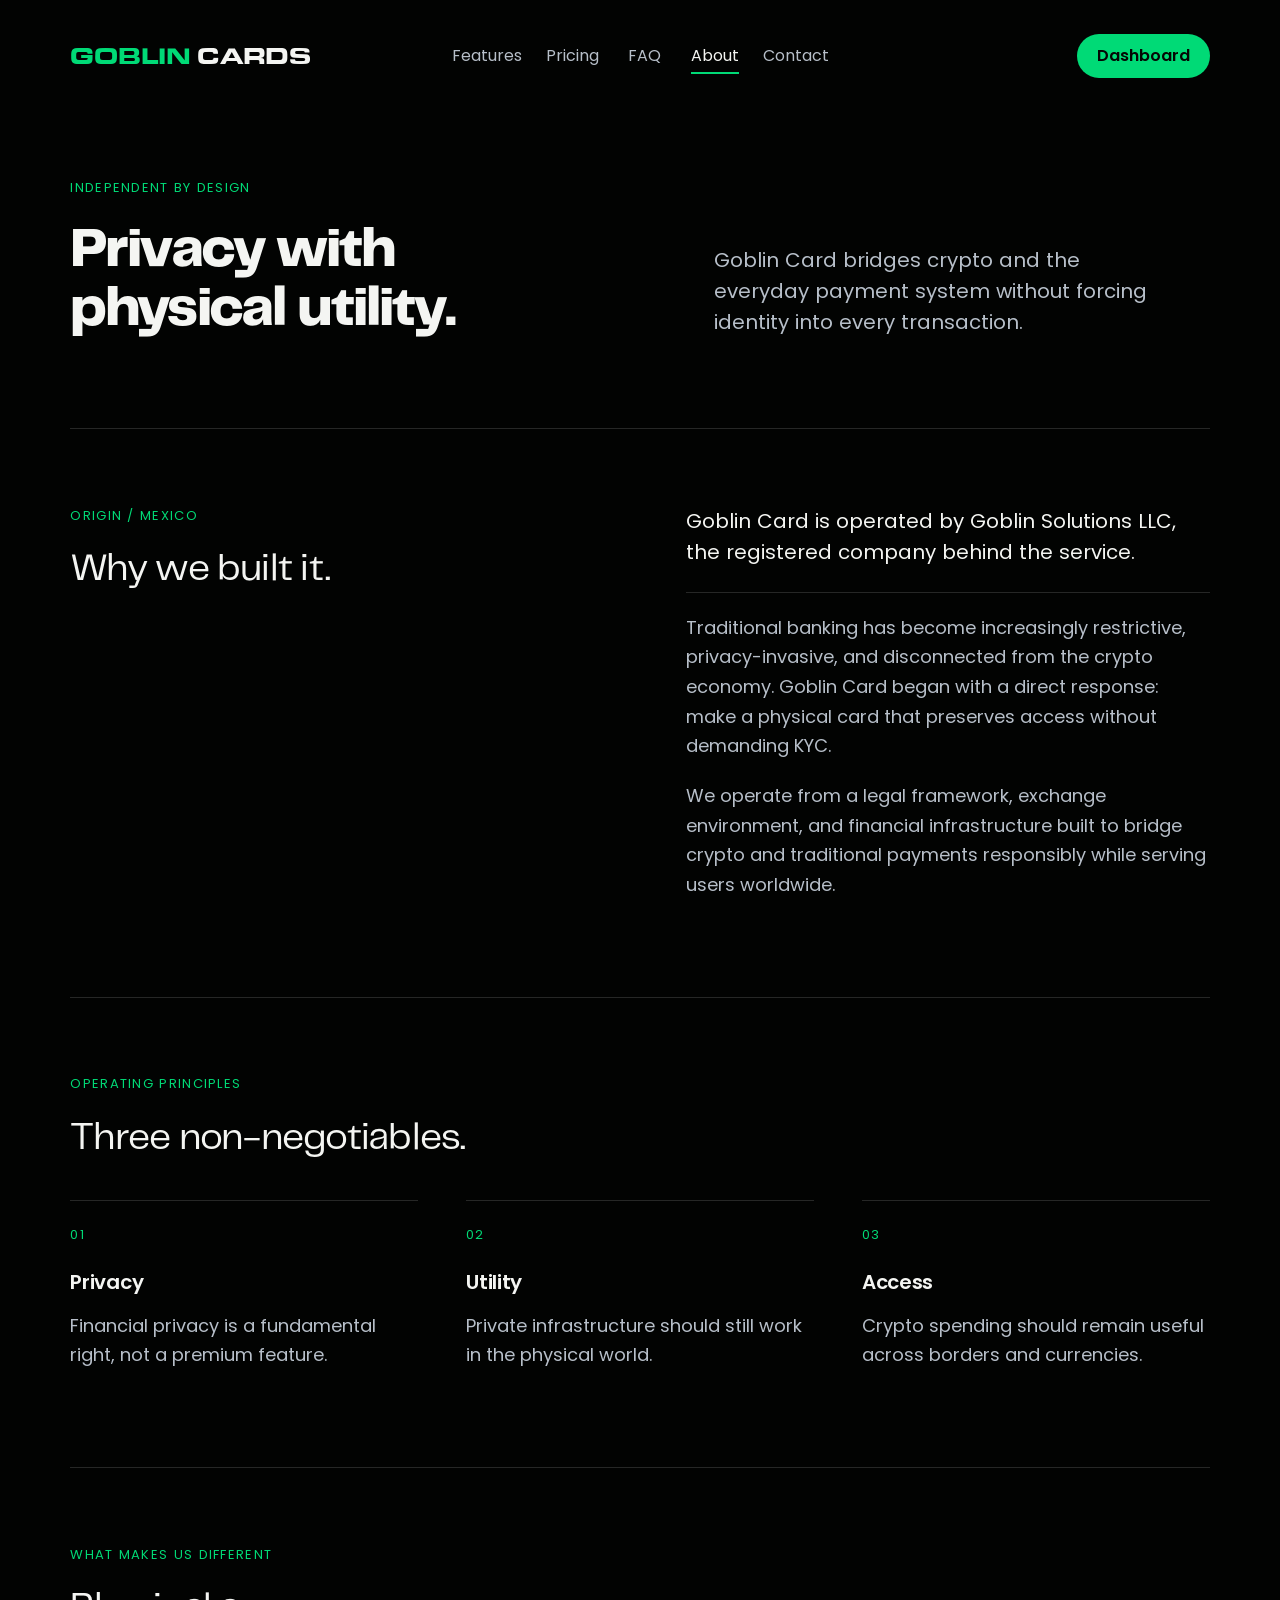
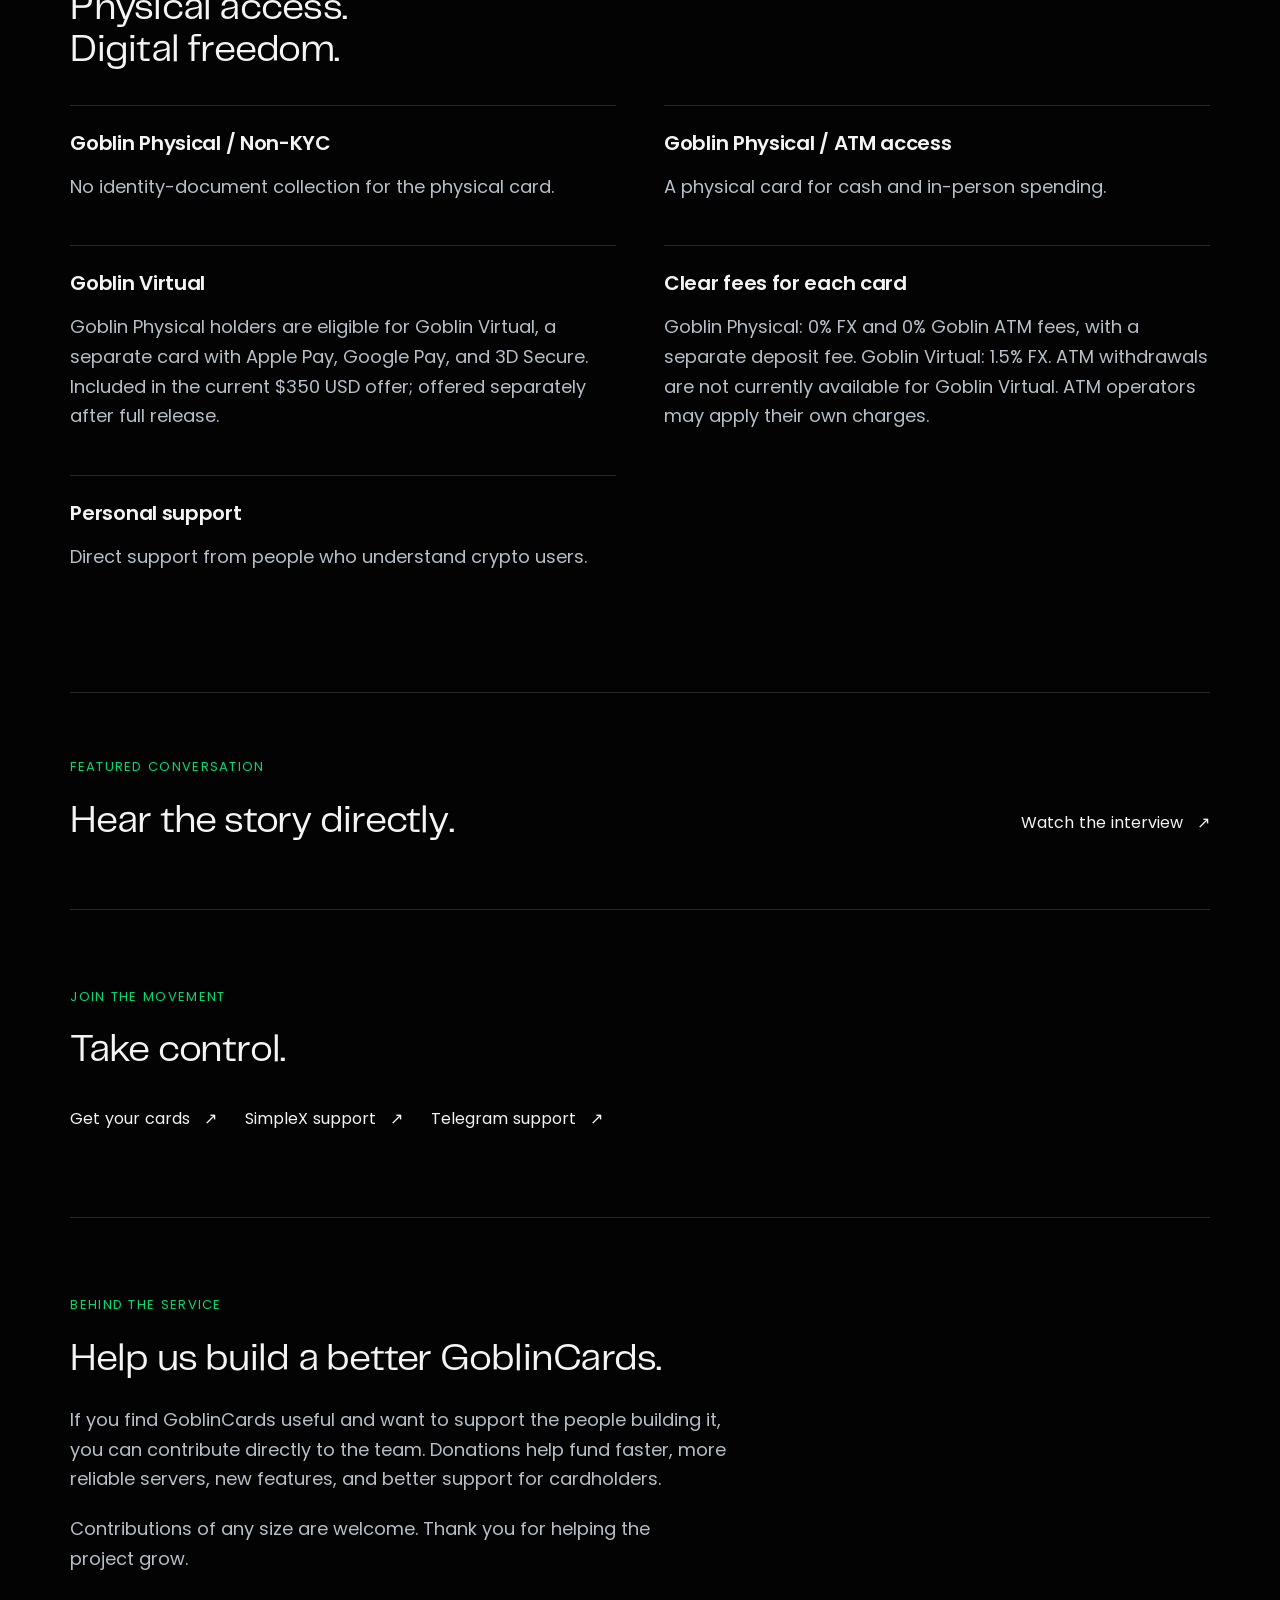
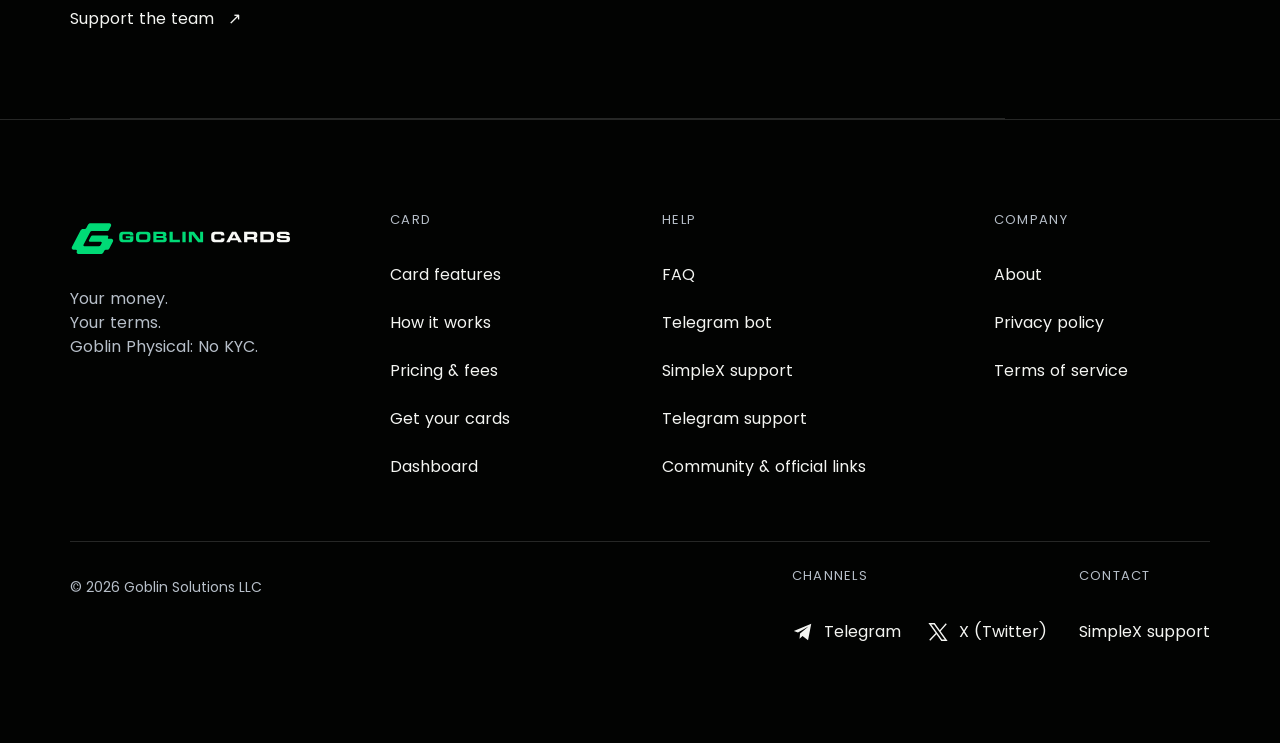
==== about/index.html @ 5e5e5f01 "Publish brand restyle V1 from 5df68ac" ====
<!doctype html><html lang="en"><head><meta charset="utf-8"><meta name="viewport" content="width=device-width,initial-scale=1"><meta name="robots" content="noindex,nofollow"><title>About — Goblin Cards</title><meta name="description" content="Goblin Card bridges crypto and the everyday payment system without forcing identity into every transaction."><link rel="icon" href="data:,"><link rel="stylesheet" href="../sections.css"><link rel="stylesheet" href="../premium.css"><link rel="stylesheet" href="../site-pages.css"><link rel="stylesheet" href="../site-header.css"><link rel="stylesheet" href="../brand.css"><link rel="preload" href="../fonts/brand/Telegraf-800.woff2" as="font" type="font/woff2" crossorigin><link rel="preload" href="../fonts/brand/Poppins-400.woff2" as="font" type="font/woff2" crossorigin><script defer src="../site-nav.js"></script></head><body class="info-page" data-page="about"><a class="page-skip" href="#page-content">Skip to content</a><header class="site-header site-chrome"><a class="brand" href="../" aria-label="Goblin Cards home"><span>GOBLIN</span> CARDS</a><nav id="site-menu" class="site-nav" aria-label="Main navigation"><a href="../features/">Features</a><a href="../pricing/">Pricing</a><a href="../faq/">FAQ</a><a href="../about/" aria-current="page">About</a><a href="../contact/">Contact</a></nav><a class="outline header-dashboard" href="https://app.goblincards.com/profile">Dashboard</a><button id="menu-toggle" type="button" aria-expanded="false" aria-controls="site-menu" aria-label="Open navigation"><span class="menu-glyph" aria-hidden="true"></span><span class="nav-sr">Menu</span></button></header><main id="page-content" class="page-content page-about"><section class="page-lead lead-about"><div><p class="page-eyebrow">Independent by design</p><h1>Privacy with<br>physical utility.</h1></div><p class="page-intro">Goblin Card bridges crypto and the everyday payment system without forcing identity into every transaction.</p></section><section class="page-section editorial-split origin-story"><div><p class="page-eyebrow">Origin / Mexico</p><h2>Why we built it.</h2></div><div><p class="company-fact">Goblin Card is operated by Goblin Solutions LLC, the registered company behind the service.</p><p>Traditional banking has become increasingly restrictive, privacy-invasive, and disconnected from the crypto economy. Goblin Card began with a direct response: make a physical card that preserves access without demanding KYC.</p><p>We operate from a legal framework, exchange environment, and financial infrastructure built to bridge crypto and traditional payments responsibly while serving users worldwide.</p></div></section><section class="page-section"><p class="page-eyebrow">Operating principles</p><h2>Three non-negotiables.</h2><div class="principle-grid"><article><p class="page-eyebrow">01</p><h3>Privacy</h3><p>Financial privacy is a fundamental right, not a premium feature.</p></article><article><p class="page-eyebrow">02</p><h3>Utility</h3><p>Private infrastructure should still work in the physical world.</p></article><article><p class="page-eyebrow">03</p><h3>Access</h3><p>Crypto spending should remain useful across borders and currencies.</p></article></div></section><section class="page-section about-differences"><p class="page-eyebrow">What makes us different</p><h2>Physical access.<br>Digital freedom.</h2><ol class="difference-list"><li><h3>Goblin Physical / Non-KYC</h3><p>No identity-document collection for the physical card.</p></li><li><h3>Goblin Physical / ATM access</h3><p>A physical card for cash and in-person spending.</p></li><li><h3>Goblin Virtual</h3><p>Goblin Physical holders are eligible for Goblin Virtual, a separate card with Apple Pay, Google Pay, and 3D Secure. Included in the current $350 USD offer; offered separately after full release.</p></li><li><h3>Clear fees for each card</h3><p>Goblin Physical: 0% FX and 0% Goblin ATM fees, with a separate deposit fee. Goblin Virtual: 1.5% FX. ATM withdrawals are not currently available for Goblin Virtual. ATM operators may apply their own charges.</p></li><li><h3>Personal support</h3><p>Direct support from people who understand crypto users.</p></li></ol></section><section class="page-section interview-note"><p class="page-eyebrow">Featured conversation</p><h2>Hear the story directly.</h2><div class="page-actions"><a class="page-link" href="https://www.youtube.com/watch?v=OuHrvon2bnM">Watch the interview<span aria-hidden="true">↗</span></a></div></section><section class="page-section page-closing"><p class="page-eyebrow">Join the movement</p><h2>Take control.</h2><div class="page-actions"><a class="page-link" href="https://app.goblincards.com/order">Get your cards<span aria-hidden="true">↗</span></a><a class="page-link" href="https://smp15.simplex.im/a#_FERaDSXekZhfMrT5RLEw4Sqz9xyVVZjeBatS-NFcZI">SimpleX support<span aria-hidden="true">↗</span></a><a class="page-link" href="https://telegram.me/banklessinlatam">Telegram support<span aria-hidden="true">↗</span></a></div></section><section class="page-section contribution" id="support-the-project"><p class="page-eyebrow">Behind the service</p><h2 id="support-project-heading">Help us build a better GoblinCards.</h2><p class="page-prose">If you find GoblinCards useful and want to support the people building it, you can contribute directly to the team. Donations help fund faster, more reliable servers, new features, and better support for cardholders.</p><p class="page-prose">Contributions of any size are welcome. Thank you for helping the project grow.</p><div class="page-actions"><a class="page-link" href="https://app.goblincards.com/donate">Support the team<span aria-hidden="true">↗</span></a></div></section></main><footer id="contact" class="site-footer"><div class="footer-content"><div class="footer-columns"><div class="footer-brand"><a href="../#home" aria-label="Goblin Cards home"><img src="../assets/section/footer-logo.svg" width="246" height="40" alt="Goblin Cards"></a><p>Your money.<br>Your terms.<br>Goblin Physical: No KYC.</p></div><nav class="footer-group" aria-label="card navigation"><h2>CARD</h2><a href="../features/">Card features</a><a href="../#how-it-works">How it works</a><a href="../pricing/">Pricing & fees</a><a data-section-destination="order" href="https://app.goblincards.com/order">Get your cards</a><a data-section-destination="dashboard" href="https://app.goblincards.com/profile">Dashboard</a></nav><nav class="footer-group" aria-label="help navigation"><h2>HELP</h2><a href="../faq/">FAQ</a><a data-section-destination="telegramBot" href="https://t.me/goblindepbot">Telegram bot</a><a data-section-destination="simplex" href="https://smp15.simplex.im/a#_FERaDSXekZhfMrT5RLEw4Sqz9xyVVZjeBatS-NFcZI">SimpleX support</a><a data-section-destination="telegramSupport" href="https://telegram.me/banklessinlatam">Telegram support</a><a href="../contact/">Community & official links</a></nav><nav class="footer-group" aria-label="company navigation"><h2>COMPANY</h2><a href="../about/">About</a><a data-section-destination="privacy" href="https://www.goblincards.com/privacy">Privacy policy</a><a data-section-destination="terms" href="https://www.goblincards.com/terms">Terms of service</a></nav></div><div class="footer-bottom"><p>© 2026 Goblin Solutions LLC</p><div class="footer-channels"><h2>CHANNELS</h2><div><a data-section-destination="telegram" href="https://t.me/bankless_society"><svg viewBox="0 0 24 24" aria-hidden="true"><path fill="currentColor" d="m21 3-3.5 18-6-4.7-3.3 3 .6-5.7L18 6 6.5 12.5 2 11z"/></svg>Telegram</a><a data-section-destination="twitter" href="https://x.com/Goblin_cards"><svg viewBox="0 0 24 24" aria-hidden="true"><path fill="none" stroke="currentColor" stroke-width="1.5" d="M3 3h5l13 18h-5L3 3zm0 18 7.5-8M14 11l7-8"/></svg>X (Twitter)</a></div></div><div class="footer-contact"><h2>CONTACT</h2><a data-section-destination="simplex" href="https://smp15.simplex.im/a#_FERaDSXekZhfMrT5RLEw4Sqz9xyVVZjeBatS-NFcZI"><svg viewBox="0 0 24 24" aria-hidden="true"><path fill="currentColor" d="m21 3-3.5 18-6-4.7-3.3 3 .6-5.7L18 6 6.5 12.5 2 11z"/></svg>SimpleX support</a></div></div></div></footer></body></html>
---- sections.css ----
/* R08_05: scoped, normal-flow informational sections. No selector overrides. */
.info-section{position:relative;isolation:isolate;background-color:#030a06;color:#f7f8f5;scroll-margin-top:20px}
.info-section::before{content:"";position:absolute;inset:0;z-index:-1;pointer-events:none;background:radial-gradient(ellipse 55% 65% at -18% -8%,#00da762e,transparent 80%),radial-gradient(ellipse 50% 50% at 114% 108%,#00da762b,transparent 80%),radial-gradient(ellipse 42% 50% at -15% 115%,#00da762a,transparent 80%)}
.info-section::after{content:"";position:absolute;inset:0;z-index:-1;pointer-events:none;background-image:linear-gradient(#00da7620 1px,transparent 1px),linear-gradient(90deg,#00da7620 1px,transparent 1px);background-size:52px 52px;mask-image:linear-gradient(110deg,#0008,transparent 30%,transparent 70%,#0005);opacity:.28}
.info-label{font:16px/1.5 Poppins,Arial,sans-serif;letter-spacing:.1em;color:#00da76;margin:0 0 22px}
.info-section h2{font-weight:700;letter-spacing:-.045em;line-height:1.06;margin:0}.info-section em{font-style:normal;color:#00da76}
.how-section{min-height:941px;padding:166px 6.15% 105px 7.05%}.how-wrap{max-width:1550px;margin:auto;display:grid;grid-template-columns:42% 55%;gap:3%}.how-intro{padding-top:53px}.how-intro h2{font-size:64px;letter-spacing:-.025em;white-space:nowrap}.how-intro>p:last-child{font-size:24px;line-height:1.6;max-width:550px;color:#b0bac1;margin:23px 0 0}.how-intro .info-label{font-family:Poppins,Arial,sans-serif;letter-spacing:.05em;font-size:18px;color:#00da76;margin-bottom:29px}
.how-step{display:grid;grid-template-columns:136px 1fr;gap:42px;border-top:1px solid #ffffff38;padding:41px 0 38px}.step-index{font:20px/1.4 Poppins,Arial,sans-serif;letter-spacing:.05em;color:#00da76;border-right:1px solid #ffffff50;margin:0;align-self:start;min-height:92px;padding:5px 12px 0 0}.how-step h3{font-size:25px;line-height:1.2;letter-spacing:-.035em;margin:0 0 13px}.how-step div>p{font-size:20px;line-height:1.43;color:#abb8bd;margin:0}.how-links{display:flex;gap:44px;margin-top:11px;font-size:20px;color:#b7c0c6}.how-links a{display:inline-flex;gap:15px;align-items:center;min-height:44px}
.faq-section{min-height:941px;padding:47px 7% 30px}.faq-wrap{max-width:1120px;margin:auto}.faq-header{display:flex;justify-content:space-between;align-items:end;gap:25px;padding-bottom:36px}.faq-header h2{font-size:54px;white-space:nowrap}.faq-header h2 span{color:#00da76}.faq-header .info-label{margin-bottom:20px}.faq-header>a{font-size:18px;color:#b6bec6;padding-bottom:11px;white-space:nowrap}.faq-header>a span{margin-left:9px}.faq-item{border-top:1px solid #ffffff38;padding:25px 0 22px}.faq-item h3{margin:0}.faq-item button{border:0;background:none;width:100%;display:flex;align-items:center;justify-content:space-between;gap:28px;text-align:left;font-size:24px;font-weight:700;line-height:1.25;letter-spacing:0;padding:3px 4px 3px 0;min-height:38px}.faq-chevron{flex:0 0 12px;height:12px;border-bottom:1.5px solid currentColor;border-right:1.5px solid currentColor;transform:rotate(45deg);transition:transform .25s;margin:0 3px 6px}.is-open .faq-chevron{transform:rotate(225deg);margin-top:10px}.faq-answer{display:grid;grid-template-rows:0fr;opacity:0;transition:grid-template-rows .28s ease,opacity .22s ease}.faq-answer>div{overflow:hidden;min-height:0}.faq-answer p{max-width:860px;font-size:18px;line-height:1.39;color:#adb7bf;margin:16px 0 0}.is-open .faq-answer{grid-template-rows:1fr;opacity:1}
.site-footer{position:relative;isolation:isolate;min-height:941px;padding:240px 9.75% 330px;background:#000;overflow:hidden}.footer-content{position:relative;z-index:2;max-width:1440px;margin:auto}.footer-columns{display:grid;grid-template-columns:24.4% 21.8% 30.7% 23.1%}.footer-brand{padding-top:5px}.footer-brand img{width:246px;max-width:93%;height:auto;display:block}.footer-brand p{color:#8e999b;font-size:18px;line-height:1.5;margin:28px 0 0}.footer-group{padding-left:clamp(25px,3.75vw,64px);border-left:1px solid #ffffff13}.site-footer h2{font-size:13px;line-height:1.4;font-weight:400;letter-spacing:.1em;color:#8b9697;margin:0 0 22px}.footer-group a{display:block;font-size:18px;line-height:1.4;margin-bottom:15px;min-height:25px}.footer-group a:last-child{margin-bottom:0}.footer-bottom{display:flex;align-items:start;gap:30px;border-top:1px solid #ffffff1c;margin-top:41px;padding-top:32px}.footer-bottom>p{margin:11px auto 0 0;color:#879394;font-size:14px}.footer-bottom h2{margin:0 0 17px}.footer-bottom a{display:inline-flex;gap:10px;align-items:center;min-height:25px;font-size:16px;white-space:nowrap}.footer-bottom svg{width:22px;height:22px}.footer-channels>div{display:flex;gap:26px}.footer-contact{border-left:1px solid #ffffff26;padding-left:54px}
.info-section a[aria-disabled],.site-footer a[aria-disabled]{cursor:not-allowed}.info-section a:not([aria-disabled]):hover,.site-footer a:not([aria-disabled]):hover{color:#00da76}.info-section a[aria-disabled]:focus-visible,.site-footer a[aria-disabled]:focus-visible{outline-style:dashed}
@media(max-width:1400px){.how-intro h2{font-size:clamp(40px,3.83vw,64px)}.how-step{grid-template-columns:105px 1fr;gap:25px}.how-step div>p{font-size:18px}.how-links{gap:25px;font-size:17px}.footer-group{padding-left:30px}.footer-brand img{width:220px}.footer-contact{padding-left:28px}}
@media(max-width:1000px){.how-section{padding:90px 7%;min-height:0}.how-wrap{grid-template-columns:1fr;gap:48px}.how-intro{padding:0}.how-intro h2{font-size:56px}.how-intro>p:last-child{font-size:22px}.how-step{grid-template-columns:130px 1fr}.faq-section{padding:70px 7%;min-height:0}.faq-header h2{font-size:42px}.faq-item button{font-size:22px}.site-footer{padding:100px 7% 300px;min-height:0}.footer-columns{grid-template-columns:1fr 1fr;gap:45px 30px}.footer-group{padding-left:25px}.footer-bottom{flex-wrap:wrap}.footer-bottom>p{width:100%;margin:0 0 8px}.footer-contact{padding-left:30px}}
@media(max-width:700px){.how-section{padding:72px 7% 65px}.how-intro h2{font-size:clamp(30px,7.6vw,50px);white-space:normal}.how-intro .info-label{font-size:13px;margin-bottom:22px}.how-intro>p:last-child{font-size:18px;line-height:1.55;margin-top:22px}.how-wrap{gap:36px}.how-step{grid-template-columns:72px 1fr;gap:20px;padding:28px 0}.step-index{font-size:13px;min-height:70px;padding-top:3px}.how-step h3{font-size:21px;line-height:1.25}.how-step div>p{font-size:16px;line-height:1.55}.how-links{gap:9px 24px;flex-wrap:wrap;font-size:16px;margin-top:8px}.faq-section{padding:62px 7%}.faq-header{display:block;padding-bottom:28px}.faq-header .info-label{font-size:13px;margin-bottom:17px}.faq-header h2{font-size:clamp(29px,7.5vw,42px);white-space:normal}.faq-header>a{display:inline-flex;font-size:16px;margin-top:24px;padding:0;min-height:32px}.faq-item{padding:23px 0}.faq-item button{font-size:20px;gap:22px;line-height:1.35}.faq-answer p{font-size:16px;line-height:1.55;margin-top:17px}.site-footer{padding:65px 7% 265px}.footer-columns{grid-template-columns:1fr 1fr;gap:36px 20px}.footer-brand{grid-column:1/-1}.footer-brand img{width:246px}.footer-brand p{font-size:17px;margin-top:20px}.footer-group{padding-left:0;border:0}.footer-group a{font-size:16px;margin-bottom:12px;min-height:32px}.footer-group h2{margin-bottom:19px}.footer-bottom{gap:25px;margin-top:35px;padding-top:26px}.footer-channels>div{gap:20px}.footer-contact{border:0;padding:0}.footer-bottom a{min-height:40px;font-size:15px}.footer-bottom h2{margin-bottom:6px}}
@media(prefers-reduced-motion:reduce){.faq-answer,.faq-chevron{transition:none}}
---- premium.css ----
/* Existing local Inter 4.001 variable asset; separate family leaves the hero untouched. */

/* Semantic scale inherited only inside the four post-hero section roots. */
#next-section,#how-it-works,#faq,#contact{
 --gc-type-family:Poppins,Arial,sans-serif;
 --gc-type-section:clamp(32px,calc(24px + 1.7vw),52px);
 --gc-type-section-narrow:clamp(36px,3.35vw,48px);
 --gc-type-announcement:clamp(24px,2vw,32px);
 --gc-type-module:20px;
 --gc-type-lead:20px;
 --gc-type-body:17px;
 --gc-type-ui:16px;
 --gc-type-label:13px;
 --gc-type-small:14px;
 --gc-type-action:16px;
 --gc-type-question:clamp(18px,1.4vw,20px);
 --gc-type-numeric:64px;
}
@media(min-width:1251px) and (max-width:1400px){
 #next-section{--gc-type-section:var(--gc-type-section-narrow)}
}
@media(max-width:700px){
 #next-section,#how-it-works,#faq,#contact{--gc-type-lead:18px;--gc-type-body:16px;--gc-type-numeric:60px}
}
/* Typography V1: semantic roles; V3 composition and background continuity preserved. */
/* Stage B/C/D: quiet surfaces, editorial process and purposeful feedback. */
#next-section,#how-it-works,#faq,#contact{--post-text:#f4f5f2;--post-muted:#b7bfc9;--post-line:#ffffff24;--post-accent:#00da76;--post-width:1440px;--post-gutter:clamp(24px,5.5vw,112px);font-family:var(--gc-type-family);font-synthesis:none;font-optical-sizing:auto;color:var(--post-text)}
#next-section.account-section,#how-it-works.how-section,#faq.faq-section,#contact.site-footer{padding-left:var(--post-gutter);padding-right:var(--post-gutter);padding-top:clamp(64px,7vw,112px);padding-bottom:clamp(64px,7vw,112px)}
#next-section .account-wrap,#how-it-works .how-wrap,#faq .faq-wrap,#contact .footer-content{max-width:var(--post-width);margin-left:auto;margin-right:auto}
#next-section .delivery-row{gap:40px;padding-bottom:40px;align-items:center}
#next-section .delivery-copy{max-width:780px}
#next-section .delivery-copy h2{font-size:var(--gc-type-announcement);font-weight:600;line-height:1.2;letter-spacing:-.025em;max-width:26ch;margin-bottom:14px}
#next-section.account-section .delivery-description{font-size:var(--gc-type-body);line-height:1.65;letter-spacing:0;max-width:60ch;text-wrap:pretty}
#next-section .delivery-link{font-size:var(--gc-type-action);font-weight:400;line-height:1.5;letter-spacing:0;margin:0;gap:16px;min-height:44px;display:inline-flex;align-items:center;min-width:180px;max-width:240px;white-space:normal}
#next-section .av4{width:100%;margin:48px 0 0;gap:24px;grid-template-columns:32% minmax(0,1fr)}
#next-section .av4-intro{padding:0 28px 0 0;justify-content:center}
#next-section.account-section .av4 #account-title{margin-bottom:24px}
#next-section .av4 .av4-description{font-size:var(--gc-type-lead);font-weight:400;line-height:1.55;letter-spacing:0;color:var(--post-muted);max-width:28ch}
#next-section .av4 h3{font-size:var(--gc-type-module);font-weight:600;line-height:1.3;letter-spacing:-.015em;margin-bottom:16px}
#next-section .av4 p{font-size:var(--gc-type-ui);font-weight:400;line-height:1.5;letter-spacing:0;text-wrap:pretty}
#next-section .av4 .section-label,#next-section.account-section .delivery-copy .section-label,#how-it-works .info-label,#faq .info-label{font:400 var(--gc-type-label)/1.5 var(--gc-type-family);letter-spacing:.1em;text-transform:uppercase;margin-bottom:20px;color:var(--post-accent)}
#next-section.account-section .av4 #account-title,#how-it-works .how-intro h2,#faq .faq-header h2{font-size:var(--gc-type-section);font-weight:700;line-height:1.08;letter-spacing:-.04em;white-space:normal;color:var(--post-text)}
#next-section #account-title span,#how-it-works .how-intro em,#faq .faq-header h2 span{color:var(--post-accent)}
#how-it-works .how-intro>p:last-child{font-size:var(--gc-type-lead);font-weight:400;line-height:1.55;letter-spacing:0;max-width:34ch}
#how-it-works .how-step h3{font-size:var(--gc-type-module);font-weight:600;line-height:1.3;letter-spacing:-.015em}
#how-it-works .how-step div>p{font-size:var(--gc-type-body);font-weight:400;line-height:1.65;letter-spacing:0;max-width:60ch;text-wrap:pretty}
#faq .faq-item button{font-size:var(--gc-type-question);font-weight:500;line-height:1.45;letter-spacing:-.01em;min-height:48px}
#faq .faq-answer p{font-size:var(--gc-type-body);font-weight:400;line-height:1.65;letter-spacing:0;max-width:58ch;margin-top:16px;text-wrap:pretty}
 #contact .footer-group a{font-size:var(--gc-type-ui);font-weight:400;line-height:1.5;letter-spacing:0;min-height:44px;display:flex;align-items:center;margin-bottom:4px}
#contact .footer-brand p{font-size:var(--gc-type-ui);font-weight:400;line-height:1.5;letter-spacing:0;max-width:20ch;color:var(--post-muted)}
#contact h2{font-size:var(--gc-type-label);font-weight:400;line-height:1.5;letter-spacing:.1em;text-transform:uppercase;color:var(--post-muted)}
#contact .footer-bottom a{font-size:var(--gc-type-ui);font-weight:400;line-height:1.5;letter-spacing:0;min-height:44px}
@media(max-width:1250px){
 #next-section .av4{grid-template-columns:1fr;gap:40px}
 #next-section .av4-intro{border-right:0;padding:0;max-width:620px}
}
@media(max-width:700px){
 #next-section .delivery-row{display:block;padding-bottom:32px}
 #next-section .delivery-copy{max-width:none}
 #next-section .delivery-link{margin-top:20px;max-width:none;min-height:44px}
 #next-section .av4{margin-top:40px;gap:32px}
}

#next-section .delivery-row{border-color:var(--post-line)}
#next-section .av4{--av-line:#ffffff30}
#next-section .av4-intro{border-color:var(--post-line)}
#next-section .av4-grid{gap:20px}
#next-section .av4-module{border-color:var(--av-line);border-radius:16px;background:#0c100c;box-shadow:none;padding:24px;min-height:0}
#next-section .av4-balance-body{grid-template-columns:128px minmax(0,1fr);gap:24px;margin-bottom:24px}
#next-section .av4-count{min-height:116px;border-color:var(--post-line)}
#next-section .av4-count strong{font-size:var(--gc-type-numeric);font-weight:700;line-height:1;letter-spacing:-.055em;font-variant-numeric:tabular-nums}
#next-section .av4-count>span{font-size:var(--gc-type-ui);font-weight:400;line-height:1.5;letter-spacing:0}
#next-section .av4-products li,#next-section .av4-security li{font-size:var(--gc-type-ui);font-weight:400;line-height:1.5;letter-spacing:0;gap:14px}
#next-section .av4-products li+li,#next-section .av4-security li+li{border-color:var(--post-line)}
#next-section .av4-actions{gap:8px}
#next-section .av4-actions>span{width:30px;height:32px;font-size:23px;border-radius:8px;background:#1c231c}
#next-section .av4-security h3{white-space:normal;margin-bottom:16px}
#next-section .av4 .av4-icon{width:30px;height:30px}
#next-section .av4-security li{min-height:52px}
#next-section .av4-security p{margin-top:16px}
#next-section .av4-notification{background:#202720;border-radius:12px}
#next-section .av4-code-dots i{width:10px;height:10px}
#next-section .av4-home h3{margin-bottom:16px}
#next-section .av4-apps{gap:12px}
#next-section .av4-app{width:52px;height:56px;border-radius:14px}
#next-section .av4-app-brand{border-width:2px}
#next-section .av4-app-brand img{width:36px;height:36px}
#next-section .av4-home-body{gap:16px}
#next-section .av4-home-body p{padding-left:16px;border-color:var(--post-line)}
#next-section .av4-invite{grid-template-columns:36px minmax(0,1fr);gap:8px 16px;padding:16px 20px}
#next-section .av4-invite .av4-chain{width:36px;height:36px;padding:0;border:0;grid-row:1/3}
#next-section .av4-invite h3{font-size:var(--gc-type-ui);font-weight:600;line-height:1.5;letter-spacing:0;margin-bottom:4px}
#next-section .av4-invite-links{grid-column:2;gap:8px 24px}
#next-section .av4-invite p,#next-section .av4-invite-links a{font-size:var(--gc-type-ui);font-weight:400;line-height:1.5;letter-spacing:0}
#next-section .av4 .av4-cta{min-height:48px;font-size:var(--gc-type-action);font-weight:600;line-height:1.4;letter-spacing:0;gap:16px;padding-left:20px;margin-top:28px}
#next-section .av4 .av4-cta .arrow{width:40px;height:40px;font-size:23px}
#how-it-works.how-section,#faq.faq-section{background:#020502}
#how-it-works::before,#how-it-works::after,#faq::before,#faq::after{content:none}
#how-it-works .how-wrap{display:grid;grid-template-columns:42% minmax(0,1fr);gap:3%}
#how-it-works .how-intro{display:block;padding:48px 12px 0 0;margin:0}
#how-it-works .how-intro .info-label{margin-bottom:28px}
#how-it-works .how-intro>p:last-child{margin:24px 0 0;color:var(--post-muted)}
#how-it-works .how-step{grid-template-columns:88px minmax(0,1fr);gap:24px;padding:32px 0;border-color:var(--post-line)}
#how-it-works .step-index{font:400 var(--gc-type-label)/1.5 var(--gc-type-family);letter-spacing:.1em;text-transform:uppercase;border-right:1px solid var(--post-line);min-height:72px;color:var(--post-accent);padding:4px 12px 0 0}
#how-it-works .how-step>div{display:block}
#how-it-works .how-step h3{margin:0 0 12px;max-width:24ch}
#how-it-works .how-step div>p{margin:0;color:var(--post-muted)}
#how-it-works .how-links{border:0;padding-top:12px;gap:12px 24px;margin:0;font-size:var(--gc-type-action);font-weight:400;line-height:1.5;letter-spacing:0;flex-wrap:wrap}
#faq .faq-header{padding-bottom:40px;gap:32px}
#faq .faq-header>a{font-size:var(--gc-type-action);font-weight:400;line-height:1.5;letter-spacing:0;padding-bottom:0;min-height:44px;display:inline-flex;align-items:center}
#faq .faq-item{border-color:var(--post-line);padding:20px 0}
#faq .faq-answer p{color:var(--post-muted)}
#faq .faq-chevron{width:12px;flex-basis:12px;height:12px;border-width:1px}
#contact .footer-columns{grid-template-columns:1.2fr 1fr 1.25fr .9fr;gap:32px}
#contact .footer-group{border:0;padding:0}
#contact .footer-brand img{width:220px;max-width:100%}
#contact .footer-brand>a{display:inline-flex;align-items:center;min-height:44px}
#contact .footer-brand p{margin-top:24px}
#contact .footer-bottom{border-color:var(--post-line);margin-top:48px;padding-top:24px;gap:32px;flex-wrap:wrap}
#contact .footer-contact{border:0;padding:0}
#contact .footer-contact svg{display:none}
#contact .footer-bottom>p{color:var(--post-muted);font-size:var(--gc-type-small);font-weight:400;line-height:1.5;letter-spacing:0}
#next-section a,#how-it-works a,#faq a,#faq button,#contact a{transition:color 150ms ease-out,background-color 150ms ease-out,border-color 150ms ease-out}
#next-section a:focus-visible,#how-it-works a:focus-visible,#faq a:focus-visible,#faq button:focus-visible,#contact a:focus-visible{outline:2px solid var(--post-accent);outline-offset:5px}
#next-section .delivery-link:hover,#how-it-works a:hover,#faq a:hover,#faq button:hover,#contact a:hover{color:var(--post-accent)}
#faq .faq-answer{transition:grid-template-rows 240ms ease,opacity 180ms ease}
@media(max-width:1100px){
 #how-it-works .how-wrap{grid-template-columns:1fr;gap:40px}
 #how-it-works .how-intro{padding:0;max-width:680px}
 #how-it-works .how-intro .info-label{margin-bottom:24px}
 #how-it-works .how-step{grid-template-columns:80px minmax(0,1fr);gap:24px}
}
@media(max-width:1000px){
 #contact .footer-columns{grid-template-columns:1fr 1fr;gap:40px}
}
@media(max-width:600px){
 #next-section .av4-module{padding:22px}
 #next-section .av4-balance-body{grid-template-columns:1fr;gap:16px}
 #next-section .av4-count{min-height:0;padding-bottom:20px}
 #next-section .av4-home-body{grid-template-columns:1fr;gap:20px}
 #next-section .av4-home-body p{padding:20px 0 0}
 #next-section .av4-invite{grid-template-columns:32px minmax(0,1fr);gap:12px}
 #next-section .av4-invite .av4-chain{width:28px;grid-row:1}
 #next-section .av4-invite-copy p,#next-section .av4-invite-links{grid-column:1/-1}
 #how-it-works .how-step{grid-template-columns:72px minmax(0,1fr);gap:8px;padding:28px 0}
 #how-it-works .step-index{letter-spacing:.04em;padding-right:8px}
 #how-it-works .how-links{gap:8px 24px}
 #faq .faq-header{display:block}
 #faq .faq-item{padding:18px 0}
 #contact .footer-columns{gap:32px 24px}
 #contact .footer-brand{grid-column:1/-1}
}
@media(prefers-reduced-motion:reduce){
 #next-section a,#how-it-works a,#faq a,#faq button,#contact a,#faq .faq-answer,#faq .faq-chevron{transition:none}
}

/* Background continuity: opaque coordinated surfaces cover the legacy fixed atmosphere. */
#next-section.account-section,#how-it-works.how-section,#faq.faq-section,#contact.site-footer{background:#020302}
/* Match the protected hero edge, then ease by one green channel over 160px. */
#next-section.account-section{background-image:linear-gradient(to bottom,#020202,#020302 160px)}
---- site-pages.css ----
/* Secondary documents only. No hero dependency or animation runtime. */
@font-face{font-family:Eurostile;src:url("fonts/Eurostile Bold Extended.ttf") format("truetype");font-weight:700;font-display:swap}
.info-page{--page-width:1440px;--page-gutter:clamp(24px,5.5vw,112px);--page-display:clamp(40px,4.4vw,72px);--page-heading:clamp(28px,3vw,44px);--page-body:18px;--page-line:#ffffff24;--page-muted:#b7bfc9;--page-accent:#00da76;margin:0;background:#020302;color:#f4f5f2;font:400 var(--page-body)/1.65 Poppins,Arial,sans-serif;font-synthesis:none;font-optical-sizing:auto}
.info-page *{box-sizing:border-box}
.info-page a{color:inherit;text-decoration:none}
.info-page button{font:inherit;color:inherit;cursor:pointer}
.info-page a:focus-visible,.info-page button:focus-visible,.info-page summary:focus-visible{outline:2px solid var(--page-accent);outline-offset:5px}
.info-page .site-header.site-chrome{position:relative;margin:24px var(--page-gutter) 0;max-width:var(--page-width);height:64px;z-index:5}
@media(max-width:1100px){.info-page .site-header.site-chrome .brand{padding-block:8px}}
.info-page .page-content{max-width:calc(var(--page-width) + 2*var(--page-gutter));padding:0 var(--page-gutter);margin:auto}
.info-page h1,.info-page h2,.info-page h3{color:#f4f5f2;font-family:inherit;text-wrap:pretty}
.info-page h1{font-size:var(--page-display);font-weight:700;line-height:1.04;letter-spacing:-.045em;margin:0;max-width:19ch}
.info-page h2{font-size:var(--page-heading);font-weight:700;line-height:1.1;letter-spacing:-.035em;margin:0 0 24px;max-width:27ch}
.info-page h3{font-size:20px;font-weight:600;line-height:1.3;letter-spacing:-.015em;margin:0 0 16px}
.info-page p{margin:0 0 20px;max-width:62ch;color:var(--page-muted);text-wrap:pretty}
.info-page .page-eyebrow{font-size:13px;line-height:1.5;letter-spacing:.1em;color:var(--page-accent);text-transform:uppercase;margin-bottom:24px}
.info-page .page-lead{padding:clamp(64px,7vw,112px) 0;display:grid;grid-template-columns:1.2fr 1fr;align-items:end;gap:48px;border-bottom:1px solid var(--page-line)}
.info-page .page-lead .page-intro{font-size:20px;line-height:1.55;max-width:38ch;margin-bottom:0}
.info-page .page-section{padding:clamp(56px,6vw,96px) 0;border-bottom:1px solid var(--page-line)}
.info-page .page-prose{max-width:62ch}
.info-page .page-actions{display:flex;flex-wrap:wrap;gap:8px 28px;align-items:center;margin-top:24px}
.info-page .page-link{font-size:16px;line-height:1.5;display:inline-flex;align-items:center;gap:14px;min-height:44px;color:#f4f5f2}
.info-page .page-link:hover,.info-page p a:hover,.info-page .directory-rows a:hover{color:var(--page-accent)}
.info-page p a{color:#f4f5f2;text-decoration:underline;text-underline-offset:4px}
.info-page dl{margin:24px 0 0}
.info-page dl>div{display:grid;grid-template-columns:minmax(110px,.85fr) minmax(0,1.4fr);gap:20px;border-top:1px solid var(--page-line);padding:16px 0;font-size:16px;line-height:1.55}
.info-page dt{color:var(--page-muted)}
.info-page dd{margin:0;color:#f4f5f2;font-variant-numeric:tabular-nums}
.info-page .comparison-table{width:100%;table-layout:fixed;border-collapse:collapse;margin-top:40px;font-size:16px;line-height:1.55;text-align:left}
.info-page .table-caption{position:absolute;width:1px;height:1px;overflow:hidden;clip-path:inset(50%)}
.info-page .comparison-table th,.info-page .comparison-table td{padding:20px 24px;border-top:1px solid var(--page-line);vertical-align:top;overflow-wrap:break-word}
.info-page .comparison-table th:first-child{width:23%;padding-left:0;color:var(--page-muted);font-weight:400}
.info-page .comparison-table thead th{font-weight:400;padding-block:28px}
.info-page .comparison-table thead th:not(:first-child){border-top:2px solid var(--page-accent)}
.info-page .comparison-table thead p{font-size:16px;margin:0}
.info-page .comparison-table thead .page-eyebrow{margin-bottom:12px}
.info-page .comparison-table h3{margin-bottom:12px}
.info-page .comparison-card-label{display:none}
.info-page .comparison-line{display:block;font-variant-numeric:tabular-nums}
.info-page .comparison-line+.comparison-line{margin-top:16px}
.info-page .comparison-line>span{display:block}
.info-page .comparison-line strong{font-weight:600}
.info-page .comparison-qualifier{color:var(--page-muted)}
.info-page .comparison-glance{display:none}
@media(max-width:800px){
 .info-page .comparison-glance{display:grid;grid-template-columns:1fr 1fr;gap:24px;margin:32px 0;border-block:1px solid var(--page-line);padding:24px 0}
 .info-page .comparison-glance h3{font-size:18px}.info-page .comparison-glance p{font-size:16px;line-height:1.55;margin-bottom:12px}
 .info-page .comparison-table,.info-page .comparison-table tbody{display:block}
 .info-page .comparison-table thead{position:absolute;width:1px;height:1px;overflow:hidden;clip-path:inset(50%)}
 .info-page .comparison-table tr{display:grid;grid-template-columns:1fr 1fr;border-top:1px solid var(--page-line)}
 .info-page .comparison-table tbody th:first-child{display:block;grid-column:1/-1;width:auto;color:#f4f5f2;font-weight:600;padding:20px 0 0;border:0}
 .info-page .comparison-table td{display:block;border:0;padding:16px 20px 24px 0}
 .info-page .comparison-card-label{display:block;font-size:13px;letter-spacing:.04em;color:var(--page-accent);margin-bottom:12px}
}
@media(max-width:600px){
 .info-page .comparison-table tr{display:block}
 .info-page .comparison-table td{display:grid;grid-template-columns:92px minmax(0,1fr);gap:16px;padding:16px 0}
 .info-page .comparison-card-label{margin:0;line-height:1.55}
 .info-page .comparison-table td:last-child{padding-bottom:24px}
}
.info-page .page-notes{margin-top:32px;max-width:85ch}
.info-page .page-notes p{font-size:16px;line-height:1.65}
.info-page .source-note{border-left:2px solid var(--page-accent);padding:8px 0 8px 24px;margin:40px 0;max-width:90ch}
.info-page .source-note p{font-size:17px;line-height:1.65}
.info-page .source-note p:last-child{margin-bottom:0}
.info-page .funding-grid{display:grid;grid-template-columns:repeat(4,minmax(0,1fr));gap:32px;margin:40px 0}
.info-page .funding-grid article{min-width:0;border-top:1px solid var(--page-line);padding-top:24px}
.info-page .funding-grid h3{font-size:32px;line-height:1.1;letter-spacing:-.035em;font-variant-numeric:tabular-nums}
.info-page .funding-grid p:not(.page-eyebrow){font-size:16px}
.info-page .asset-list{word-spacing:.15em;color:#f4f5f2}
.info-page .use-and-life,.info-page .editorial-split{display:grid;grid-template-columns:1fr 1fr;gap:8%}
.info-page .use-and-life aside{padding-top:12px}
.info-page .numbered-list{counter-reset:step;list-style:none;padding:0;margin:32px 0 0}
.info-page .numbered-list li{counter-increment:step;border-top:1px solid var(--page-line);padding:16px 0;display:grid;grid-template-columns:32px 1fr;gap:20px}
.info-page .numbered-list li::before{content:counter(step,decimal-leading-zero);color:var(--page-accent);font-size:13px;line-height:2}
.info-page .lifecycle{margin-bottom:24px}
.info-page .restriction-columns{display:grid;grid-template-columns:1fr 1.8fr;gap:64px;margin-top:40px}
.info-page .restriction-columns ul{padding-left:20px;color:var(--page-muted);font-size:16px}
.info-page .restriction-columns li{padding:4px 0;break-inside:avoid}
.info-page .country-list{columns:3;column-gap:32px}
.info-page .page-closing{display:grid;justify-items:start;gap:24px}
.info-page .page-closing .page-eyebrow{width:auto;max-width:none;margin-bottom:0}
.info-page .page-closing h2{margin:0}
.info-page .page-closing .page-actions{margin-top:0}
.info-page .offer-layout{display:grid;grid-template-columns:1fr 1.15fr;gap:8%;align-items:start}
.info-page .offer-main{position:sticky;top:32px}
.info-page .offer-price{font-size:64px;line-height:1.05;letter-spacing:-.05em;color:#f4f5f2;font-weight:700;margin:24px 0}
.info-page .offer-price span{font-size:20px;letter-spacing:0;font-weight:400;color:var(--page-muted)}
.info-page .included-list dl{margin:0}
.info-page .included-list dl>div{grid-template-columns:1fr}
.info-page .included-list dt{font-size:20px;color:#f4f5f2;font-weight:600}
.info-page .included-list dd{color:var(--page-muted)}
.info-page .fee-note .page-intro{font-size:20px;color:#f4f5f2}
.info-page .included-virtual{border-top:1px solid var(--page-line);padding:24px 0}
.info-page .fee-columns{display:grid;grid-template-columns:1fr 1fr;gap:48px;margin-top:40px}
.info-page .fee-columns article{min-width:0}
.info-page .fee-list>div{grid-template-columns:1fr;padding:20px 0;gap:8px}
.info-page .fee-list dt{font-weight:600;color:#f4f5f2}
.info-page .fee-list dd{color:var(--page-muted);max-width:54ch}
.info-page .source-details{border-block:1px solid var(--page-line);margin-top:40px}
.info-page .source-details>summary{padding:20px 4px;min-height:64px;font-size:18px;line-height:1.45;cursor:pointer;color:#f4f5f2}
.info-page .source-details .source-note{margin:24px 0 40px}
.info-page .full-specifications{margin-top:0}
.info-page .full-specifications .comparison-section{padding-top:32px}
.info-page .limits-section .comparison-table{margin-top:32px}
@media(max-width:800px){.info-page .fee-columns{grid-template-columns:1fr;gap:32px}}
.info-page .portal-quick{padding:40px 0;border-bottom:1px solid var(--page-line)}
.info-page .portal-quick .page-actions{margin:0 0 20px}
.info-page .faq-reference{display:grid;grid-template-columns:250px minmax(0,1fr);gap:64px;padding:64px 0}
.info-page .faq-topics{position:sticky;top:24px;align-self:start;display:grid;gap:8px}
.info-page .faq-topics a{font-size:16px;min-height:44px;display:flex;align-items:center;justify-content:space-between;gap:16px;color:var(--page-muted)}
.info-page .faq-topics a:hover{color:#f4f5f2}
.info-page .faq-topics span{color:var(--page-accent);font-size:13px}
.info-page .faq-topic{scroll-margin-top:32px;margin-bottom:64px}
.info-page .page-faq .page-lead{padding-block:40px;align-items:start;gap:24px}
.info-page .page-faq .faq-reference{padding-top:40px}
@media(max-width:800px){
 .info-page .page-faq .faq-reference{padding-top:32px;gap:32px}
 .info-page .page-faq .faq-topics{display:grid;grid-template-columns:1fr 1fr;gap:8px 24px}
 .info-page .page-faq .faq-topics a{line-height:1.4;align-items:center}
}
.info-page .faq-topic>h2{font-size:28px;margin-bottom:24px}
.info-page .page-question{border-top:1px solid var(--page-line);scroll-margin-top:32px}
.info-page .page-question h3{margin:0}
.info-page .page-question button{display:flex;width:100%;min-height:64px;align-items:center;justify-content:space-between;gap:24px;padding:20px 0;border:0;background:none;text-align:left;font-size:20px;line-height:1.45;letter-spacing:-.01em;font-weight:500}
.info-page .page-chevron{width:11px;height:11px;flex:0 0 11px;border-right:1px solid currentColor;border-bottom:1px solid currentColor;transform:rotate(45deg);margin-right:4px;transition:transform 150ms ease}
.info-page button[aria-expanded=true] .page-chevron{transform:rotate(225deg)}
.info-page .page-answer{padding:0 32px 24px 0}
.info-page .page-answer[hidden]{display:none}
.info-page .page-answer p{font-size:18px;line-height:1.65;max-width:58ch}
.info-page .page-answer .page-actions{margin-top:8px}
.info-page .principle-grid{display:grid;grid-template-columns:repeat(3,minmax(0,1fr));gap:48px;margin-top:40px}
.info-page .principle-grid article{border-top:1px solid var(--page-line);padding-top:24px}
.info-page .difference-list{list-style:none;padding:0;margin:32px 0 0;display:grid;grid-template-columns:1fr 1fr;gap:0 48px}
.info-page .difference-list li{border-top:1px solid var(--page-line);padding:24px 0}
.info-page .interview-note{padding-block:64px;display:grid;grid-template-columns:1fr auto;gap:24px}
.info-page .interview-note>.page-eyebrow{grid-column:1/-1;margin:0}
.info-page .interview-note h2{margin:0}
.info-page .interview-note .page-actions{align-self:end;margin:0}
.info-page .company-fact{font-size:20px;line-height:1.55;color:#f4f5f2;padding-bottom:24px;border-bottom:1px solid var(--page-line)}
@media(max-width:800px){.info-page .difference-list,.info-page .interview-note{grid-template-columns:1fr}}
.info-page .contribution{max-width:85ch}
.info-page .contact-support{display:grid;grid-template-columns:1.2fr 1fr;gap:64px}
.info-page .support-hours{font-size:16px;color:var(--page-accent)}
.info-page .page-contact .page-lead{padding-block:32px;gap:24px;align-items:center}
.info-page .contact-intent{display:flex;flex-wrap:wrap;gap:8px 20px}
.info-page .contact-intent a{display:inline-flex;min-height:44px;align-items:center;font-size:16px;text-decoration:underline;text-underline-offset:5px}
.info-page .page-contact .contact-support{padding-top:40px}
.info-page .support-choice .page-actions{margin-top:0;margin-bottom:24px}
.info-page .contact-rules>.page-eyebrow:not(:first-child){margin-top:32px}
.info-page .support-methods article{border-top:1px solid var(--page-line);padding:24px 0}
.info-page .support-methods .page-eyebrow{margin-bottom:12px}
.info-page .portal-panel{background:#0c100c;border:1px solid var(--page-line);border-radius:16px;padding:32px;align-self:start}
.info-page .portal-panel .bot-note{border-top:1px solid var(--page-line);padding-top:24px;margin-top:32px}
.info-page .directory-rows{margin-top:40px}
.info-page .directory-rows article{display:grid;grid-template-columns:1fr 1fr;gap:48px;padding:28px 0;border-top:1px solid var(--page-line)}
.info-page .directory-rows ul{list-style:none;padding:0;margin:0;display:flex;gap:8px 32px;flex-wrap:wrap;align-content:start}
.info-page .directory-rows a{display:inline-flex;min-height:44px;align-items:center;color:#f4f5f2;font-size:18px;text-decoration:underline;text-underline-offset:5px}
.info-page .contact-bottom{display:grid;grid-template-columns:1fr 1fr;gap:64px}
.info-page .rules-list{margin-top:0}
.info-page #contact.site-footer{min-height:0;height:auto;border-top:1px solid var(--page-line);isolation:isolate;z-index:1}
.info-page #contact.site-footer::before,.info-page #contact.site-footer::after{content:none}
.info-page #contact .footer-columns{display:grid}
.info-page #contact .footer-brand img{height:auto;display:block}
.info-page #contact .footer-brand>a{min-height:44px}
.info-page #contact .footer-bottom svg{width:22px;height:22px}
.info-page #contact .footer-group h2{max-width:none;font-size:13px;line-height:1.5;letter-spacing:.1em;font-weight:400;color:#b7bfc9}
.info-page #contact .footer-bottom h2{font-size:13px;line-height:1.5;letter-spacing:.1em;font-weight:400;color:#b7bfc9}
.info-page #contact .footer-bottom p{font-size:14px;margin:11px auto 0 0}
html:not([data-page-ready]) .info-page .site-header.site-chrome{height:auto;min-height:64px}
.info-page .page-skip{position:fixed;left:16px;top:-100px;z-index:50;background:#00da76;color:#050704;padding:12px 20px}
.info-page .page-skip:focus{top:8px}
@media(min-width:1664px){.info-page .site-header.site-chrome{margin-inline:auto;width:calc(100% - 2*var(--page-gutter))}}
@media(max-width:1100px){.info-page .funding-grid{grid-template-columns:1fr 1fr}.info-page .country-list{columns:2}.info-page .faq-reference{grid-template-columns:190px minmax(0,1fr);gap:40px}.info-page .page-lead{gap:32px}}
@media(max-width:800px){.info-page .page-lead,.info-page .offer-layout,.info-page .use-and-life,.info-page .editorial-split,.info-page .contact-support,.info-page .contact-bottom{grid-template-columns:1fr;gap:32px}.info-page .offer-main{position:static}.info-page .faq-reference{grid-template-columns:1fr;gap:40px}.info-page .faq-topics{position:static;display:flex;flex-wrap:wrap;gap:8px 24px}.info-page .faq-topics a{gap:12px}.info-page .restriction-columns{grid-template-columns:1fr;gap:32px}.info-page .principle-grid{gap:24px}.info-page .page-lead .page-intro{max-width:45ch}}
@media(max-width:600px){.info-page{--page-body:17px}.info-page .site-header.site-chrome{margin-top:16px;height:48px}.info-page .page-lead{padding-block:56px}.info-page .principle-grid{grid-template-columns:1fr;gap:40px}.info-page .funding-grid{gap:24px}.info-page .funding-grid h3{font-size:28px}.info-page .country-list{columns:2}.info-page .directory-rows article{grid-template-columns:1fr;gap:8px}.info-page .portal-panel{padding:24px}.info-page .page-question button{font-size:18px;line-height:1.45}.info-page .page-answer{padding-right:0}.info-page .page-answer p{font-size:17px}.info-page .page-lead .page-intro{font-size:20px}.info-page dl>div{grid-template-columns:minmax(95px,.8fr) minmax(0,1.2fr);gap:16px}.info-page .offer-price{font-size:56px}}
@media(prefers-reduced-motion:reduce){.info-page .page-chevron{transition:none}}
---- site-header.css ----
/* Header-only ownership. Landing top/height/position stay with the protected runtime. */
.site-header.site-chrome{display:grid;grid-template-columns:1fr auto 1fr;align-items:center;gap:24px}
.site-header.site-chrome .brand{justify-self:start;font-family:Eurostile,Arial,sans-serif;font-size:22px;font-weight:700;letter-spacing:-.6px;white-space:nowrap;color:#f4f5f2;text-decoration:none}
.site-header.site-chrome .brand span{color:#00da76}
.site-header.site-chrome .site-nav{position:static;display:flex;align-items:center;justify-self:center;gap:24px;transform:none;font:400 16px/1.5 Poppins,Arial,sans-serif}
.site-header.site-chrome .site-nav a{display:inline-flex;align-items:center;justify-content:center;min-height:44px;min-width:44px;color:#b7bfc9;text-decoration:none;position:relative;white-space:nowrap}
.site-header.site-chrome .site-nav a:hover,.site-header.site-chrome .site-nav a[aria-current=page]{color:#f4f5f2}
.site-header.site-chrome .site-nav a[aria-current=page]::after{content:"";position:absolute;bottom:4px;left:0;right:0;height:2px;background:#00da76}
.site-header.site-chrome>.header-dashboard{justify-self:end;display:inline-flex;align-items:center;justify-content:center;min-height:44px;padding:0 20px;border:0;border-radius:999px;background:#00da76;color:#050704;font:600 16px/1.4 Poppins,Arial,sans-serif;text-decoration:none;white-space:nowrap}
.site-header.site-chrome>.header-dashboard:hover{background:#20e68e}
.site-header.site-chrome #menu-toggle{display:none;border:1px solid #ffffff30;background:#0c100c;color:#f4f5f2;border-radius:50%;width:44px;min-width:44px;height:44px;min-height:44px;padding:12px;margin:0;align-items:center;justify-content:center;cursor:pointer}
.site-header.site-chrome .menu-glyph{display:block;width:18px;height:12px;border-block:1.5px solid currentColor}
.site-header.site-chrome .nav-sr{position:absolute;width:1px;height:1px;padding:0;overflow:hidden;clip-path:inset(50%);white-space:nowrap}
.site-header.site-chrome a:focus-visible,.site-header.site-chrome button:focus-visible{outline:2px solid #00da76;outline-offset:5px}
.site-header.site-chrome a,.site-header.site-chrome button{transition:color 150ms ease,background-color 150ms ease}
@media(max-width:1100px){
 .site-header.site-chrome{grid-template-columns:1fr auto auto;gap:12px}
 .site-header.site-chrome .brand{font-size:18px}
 .site-header.site-chrome>.header-dashboard{grid-column:2;font-size:14px;padding-inline:16px}
 .site-header.site-chrome #menu-toggle{grid-column:3;grid-row:1}
 html[data-host-ready] .site-header.site-chrome #menu-toggle,html[data-page-ready] .site-header.site-chrome #menu-toggle{display:inline-flex}
 .site-header.site-chrome .site-nav{grid-column:1/-1;grid-row:2;justify-self:stretch;flex-wrap:wrap;gap:8px 20px;justify-content:flex-start}
 html[data-host-ready] .site-header.site-chrome .site-nav,html[data-page-ready] .site-header.site-chrome .site-nav{display:none;position:absolute;top:calc(100% + 14px);left:auto;right:0;min-width:260px;max-width:calc(100vw - 32px);width:300px;padding:12px 20px;background:#0c100c;border:1px solid #ffffff24;border-radius:16px;z-index:20;box-sizing:border-box}
 html[data-menu-open] .site-header.site-chrome .site-nav{display:flex;flex-direction:column;align-items:stretch;gap:0;opacity:1;visibility:visible}
 .site-header.site-chrome .site-nav a{min-height:48px;padding:4px 0;justify-content:flex-start}
 .site-header.site-chrome .site-nav a[aria-current=page]::after{left:0;right:auto;width:20px;bottom:4px}
}
@media(max-width:430px){.site-header.site-chrome{gap:8px}.site-header.site-chrome .brand{font-size:17px}.site-header.site-chrome>.header-dashboard{padding-inline:12px}}
@media(prefers-reduced-motion:reduce){.site-header.site-chrome a,.site-header.site-chrome button{transition:none}}
---- brand.css ----
/* Brand restyle V1. Original wordmark and all composition owners are preserved. */
@font-face{font-family:Poppins;src:url('fonts/brand/Poppins-400.woff2') format('woff2');font-weight:400;font-style:normal;font-display:swap}
@font-face{font-family:Poppins;src:url('fonts/brand/Poppins-500.woff2') format('woff2');font-weight:500;font-style:normal;font-display:swap}
@font-face{font-family:Poppins;src:url('fonts/brand/Poppins-600.woff2') format('woff2');font-weight:600;font-style:normal;font-display:swap}
@font-face{font-family:Poppins;src:url('fonts/brand/Poppins-700.woff2') format('woff2');font-weight:700;font-style:normal;font-display:swap}
@font-face{font-family:'PP Telegraf';src:url('fonts/brand/Telegraf-400.woff2') format('woff2');font-weight:400;font-style:normal;font-display:swap}
@font-face{font-family:'PP Telegraf';src:url('fonts/brand/Telegraf-800.woff2') format('woff2');font-weight:800;font-style:normal;font-display:swap}
:root{--brand-accent:#00da76;--brand-hover:#20e68e;--brand-subtle:#00da7614;--brand-border:#00da7666;--brand-focus:#00da76;--brand-muted:#00da76;--brand-heading:'PP Telegraf',Arial,sans-serif;--brand-body:Poppins,Arial,sans-serif}
html,body,body.info-page{font-family:var(--brand-body);font-synthesis:none}
button,input,select,textarea{font-family:var(--brand-body);font-synthesis:none}
h1,h2{font-family:var(--brand-heading);font-weight:400}
#hero-title,#detail-title,body.info-page h1{font-family:var(--brand-heading);font-weight:800;letter-spacing:-.035em}
#next-section.account-section .av4 #account-title,#how-it-works .how-intro h2,#faq .faq-header h2{font-family:var(--brand-heading);font-weight:800;letter-spacing:-.025em}
#next-section .delivery-copy h2,body.info-page .page-content h2{font-family:var(--brand-heading);font-weight:400;letter-spacing:-.02em}
h3,h4,h5,h6,#next-section .av4 h3,#how-it-works .how-step h3{font-family:var(--brand-body);font-weight:600}
#contact h2,body.info-page #contact h2{font-family:var(--brand-body);font-weight:400}
.site-header.site-chrome .brand{font-family:Eurostile,Arial,sans-serif;font-weight:700}
.arrow{font-family:Arial,sans-serif;font-weight:400}
strong,b{font-weight:700}
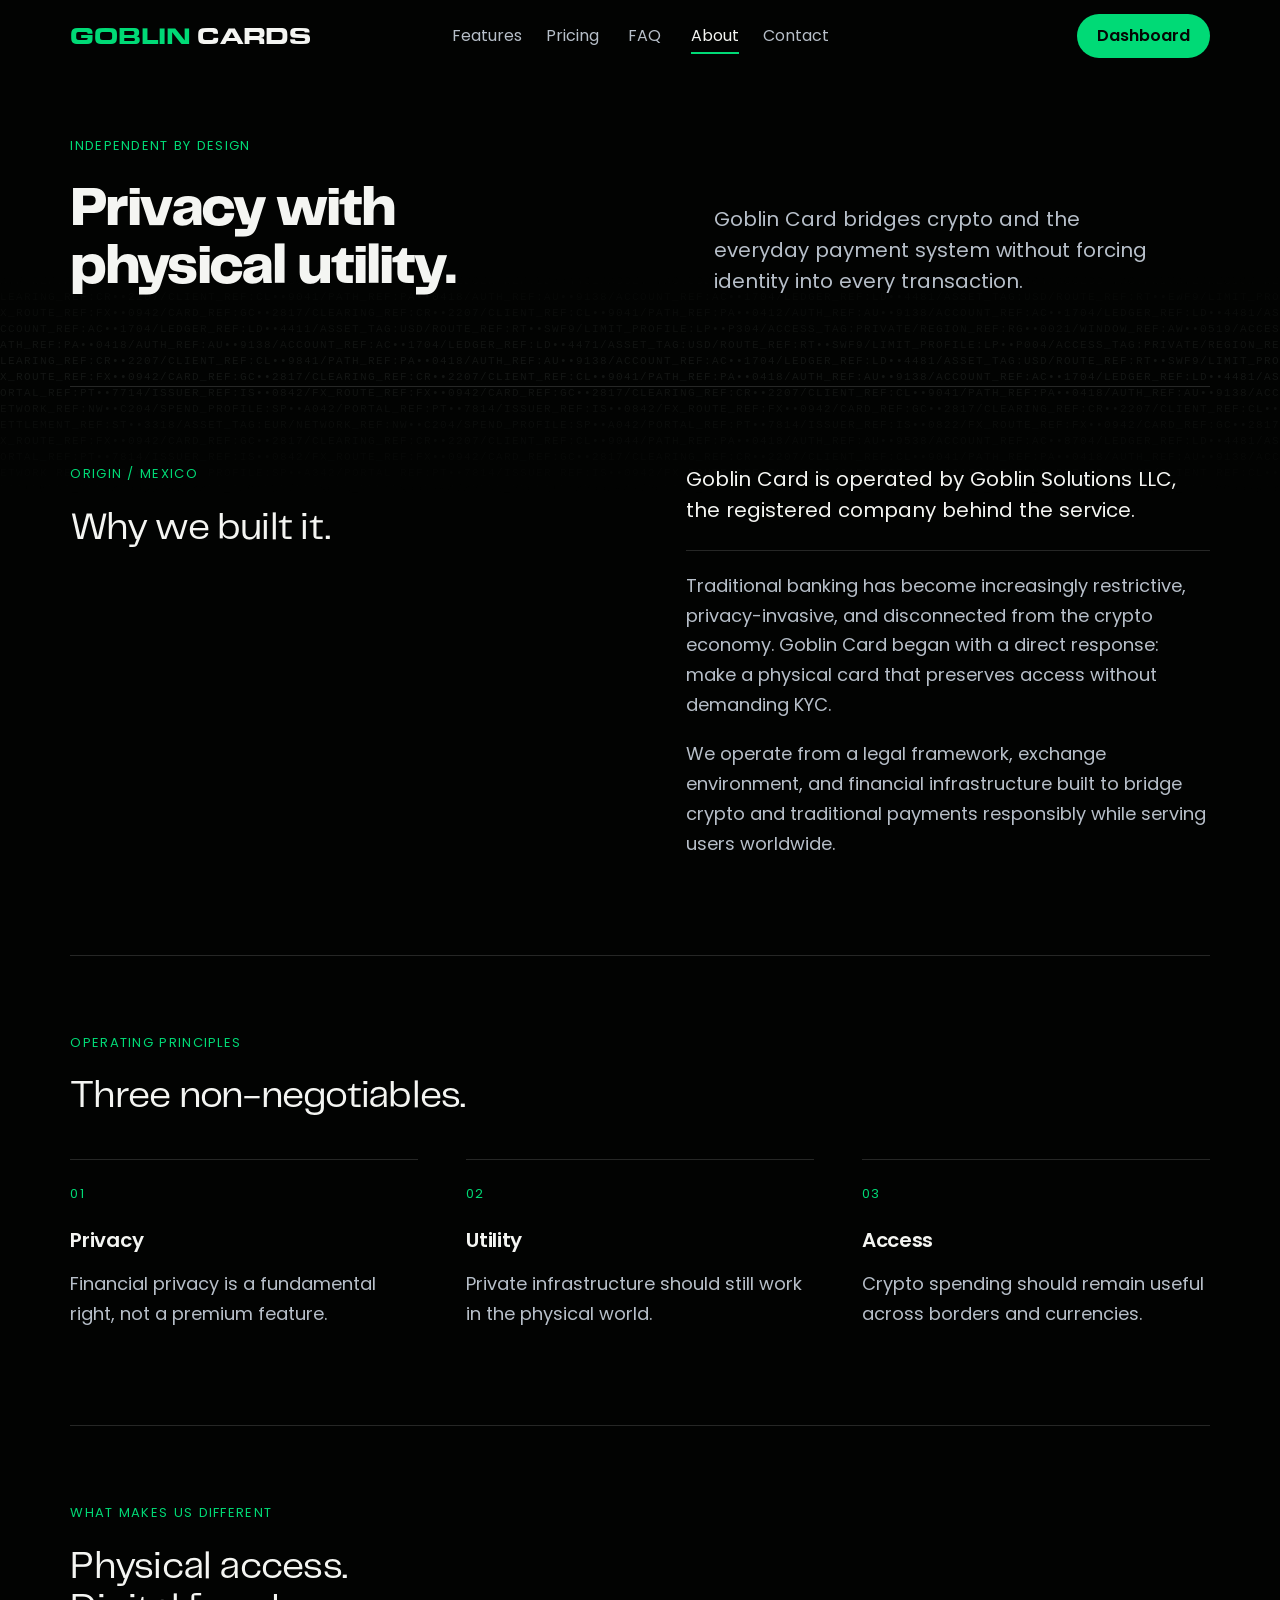
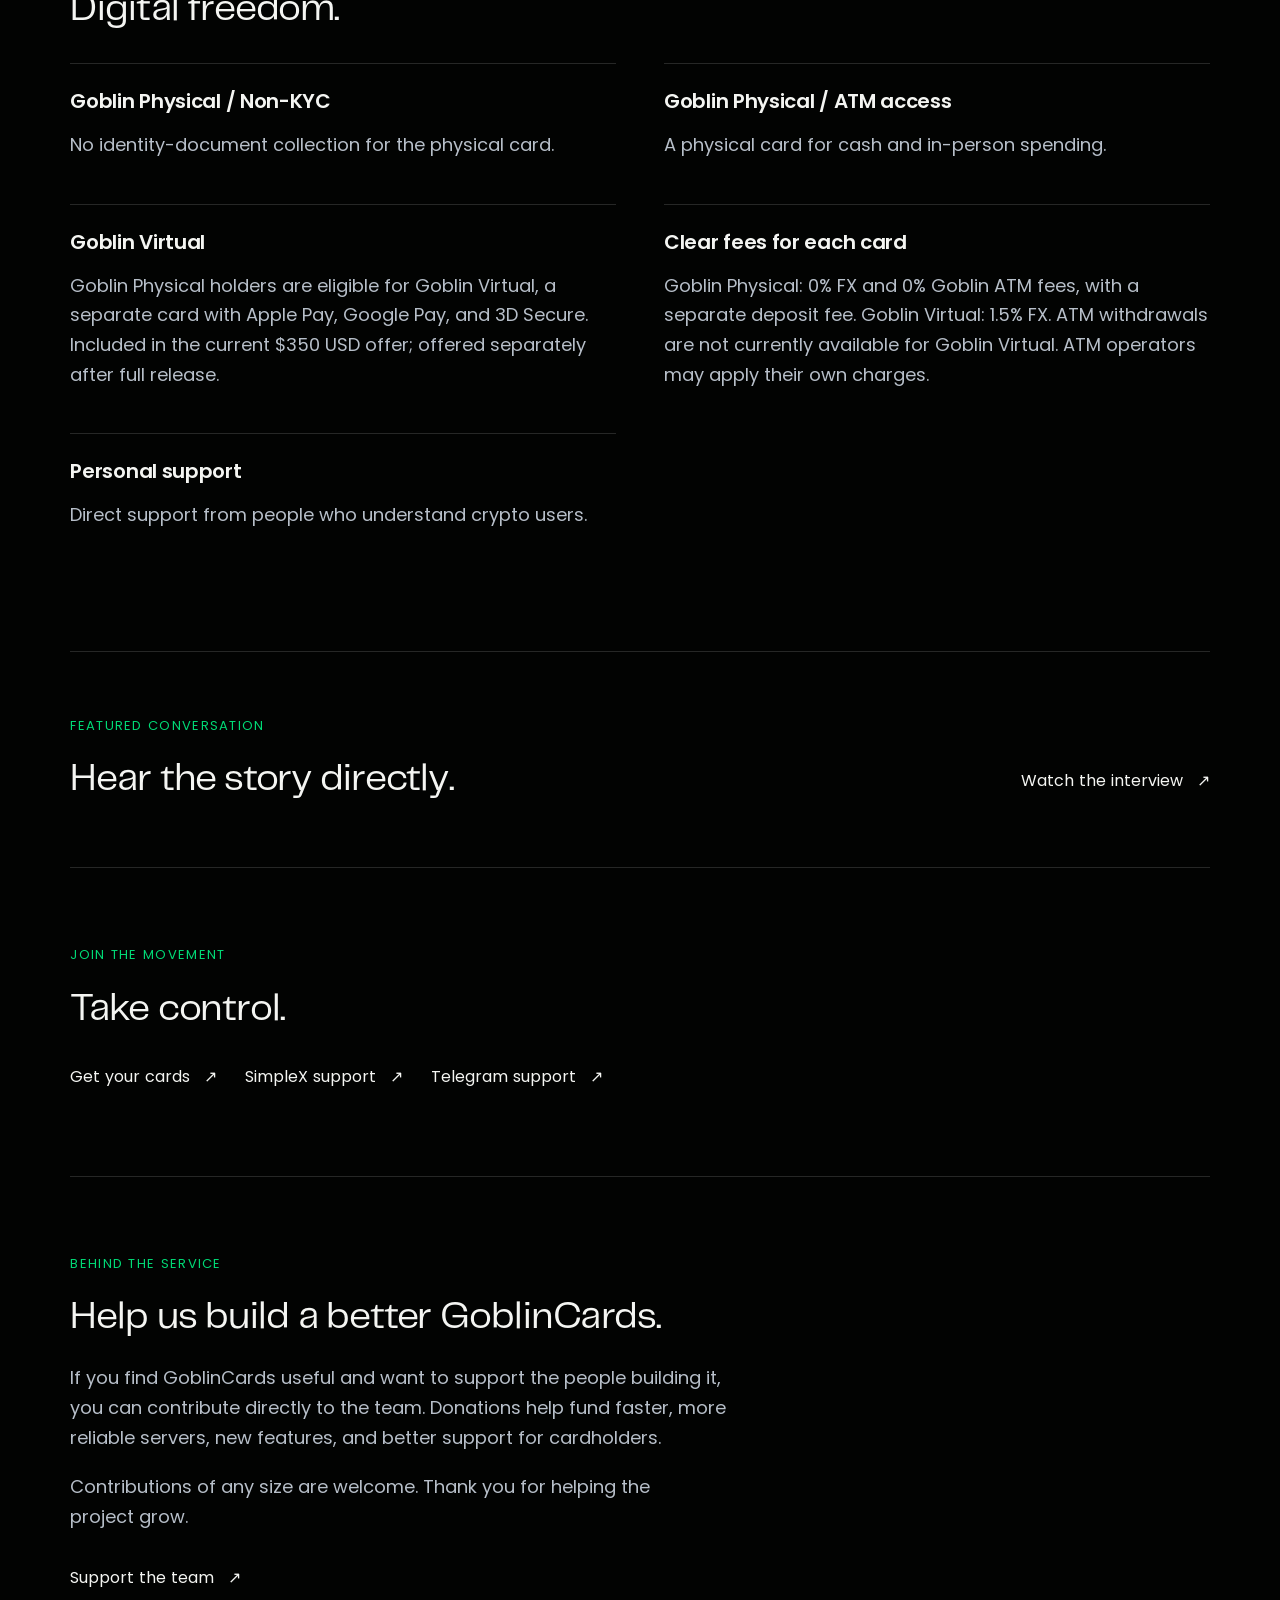
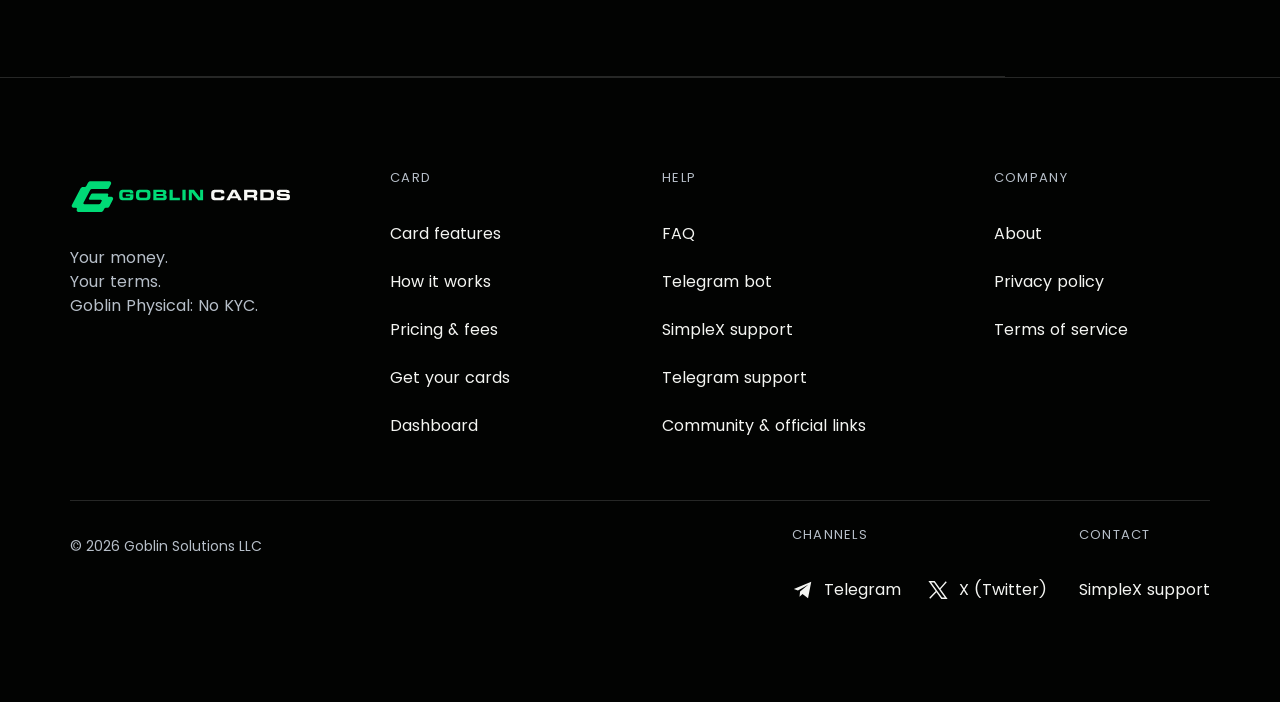
==== commit 7f2dbbd5: "Publish composition recovery V2 and aligned persistent header from c62f1ed" ====
--- a/about/index.html
+++ b/about/index.html
@@ -1 +1 @@
-<!doctype html><html lang="en"><head><meta charset="utf-8"><meta name="viewport" content="width=device-width,initial-scale=1"><meta name="robots" content="noindex,nofollow"><title>About — Goblin Cards</title><meta name="description" content="Goblin Card bridges crypto and the everyday payment system without forcing identity into every transaction."><link rel="icon" href="data:,"><link rel="stylesheet" href="../sections.css"><link rel="stylesheet" href="../premium.css"><link rel="stylesheet" href="../site-pages.css"><link rel="stylesheet" href="../site-header.css"><link rel="stylesheet" href="../brand.css"><link rel="preload" href="../fonts/brand/Telegraf-800.woff2" as="font" type="font/woff2" crossorigin><link rel="preload" href="../fonts/brand/Poppins-400.woff2" as="font" type="font/woff2" crossorigin><script defer src="../site-nav.js"></script></head><body class="info-page" data-page="about"><a class="page-skip" href="#page-content">Skip to content</a><header class="site-header site-chrome"><a class="brand" href="../" aria-label="Goblin Cards home"><span>GOBLIN</span> CARDS</a><nav id="site-menu" class="site-nav" aria-label="Main navigation"><a href="../features/">Features</a><a href="../pricing/">Pricing</a><a href="../faq/">FAQ</a><a href="../about/" aria-current="page">About</a><a href="../contact/">Contact</a></nav><a class="outline header-dashboard" href="https://app.goblincards.com/profile">Dashboard</a><button id="menu-toggle" type="button" aria-expanded="false" aria-controls="site-menu" aria-label="Open navigation"><span class="menu-glyph" aria-hidden="true"></span><span class="nav-sr">Menu</span></button></header><main id="page-content" class="page-content page-about"><section class="page-lead lead-about"><div><p class="page-eyebrow">Independent by design</p><h1>Privacy with<br>physical utility.</h1></div><p class="page-intro">Goblin Card bridges crypto and the everyday payment system without forcing identity into every transaction.</p></section><section class="page-section editorial-split origin-story"><div><p class="page-eyebrow">Origin / Mexico</p><h2>Why we built it.</h2></div><div><p class="company-fact">Goblin Card is operated by Goblin Solutions LLC, the registered company behind the service.</p><p>Traditional banking has become increasingly restrictive, privacy-invasive, and disconnected from the crypto economy. Goblin Card began with a direct response: make a physical card that preserves access without demanding KYC.</p><p>We operate from a legal framework, exchange environment, and financial infrastructure built to bridge crypto and traditional payments responsibly while serving users worldwide.</p></div></section><section class="page-section"><p class="page-eyebrow">Operating principles</p><h2>Three non-negotiables.</h2><div class="principle-grid"><article><p class="page-eyebrow">01</p><h3>Privacy</h3><p>Financial privacy is a fundamental right, not a premium feature.</p></article><article><p class="page-eyebrow">02</p><h3>Utility</h3><p>Private infrastructure should still work in the physical world.</p></article><article><p class="page-eyebrow">03</p><h3>Access</h3><p>Crypto spending should remain useful across borders and currencies.</p></article></div></section><section class="page-section about-differences"><p class="page-eyebrow">What makes us different</p><h2>Physical access.<br>Digital freedom.</h2><ol class="difference-list"><li><h3>Goblin Physical / Non-KYC</h3><p>No identity-document collection for the physical card.</p></li><li><h3>Goblin Physical / ATM access</h3><p>A physical card for cash and in-person spending.</p></li><li><h3>Goblin Virtual</h3><p>Goblin Physical holders are eligible for Goblin Virtual, a separate card with Apple Pay, Google Pay, and 3D Secure. Included in the current $350 USD offer; offered separately after full release.</p></li><li><h3>Clear fees for each card</h3><p>Goblin Physical: 0% FX and 0% Goblin ATM fees, with a separate deposit fee. Goblin Virtual: 1.5% FX. ATM withdrawals are not currently available for Goblin Virtual. ATM operators may apply their own charges.</p></li><li><h3>Personal support</h3><p>Direct support from people who understand crypto users.</p></li></ol></section><section class="page-section interview-note"><p class="page-eyebrow">Featured conversation</p><h2>Hear the story directly.</h2><div class="page-actions"><a class="page-link" href="https://www.youtube.com/watch?v=OuHrvon2bnM">Watch the interview<span aria-hidden="true">↗</span></a></div></section><section class="page-section page-closing"><p class="page-eyebrow">Join the movement</p><h2>Take control.</h2><div class="page-actions"><a class="page-link" href="https://app.goblincards.com/order">Get your cards<span aria-hidden="true">↗</span></a><a class="page-link" href="https://smp15.simplex.im/a#_FERaDSXekZhfMrT5RLEw4Sqz9xyVVZjeBatS-NFcZI">SimpleX support<span aria-hidden="true">↗</span></a><a class="page-link" href="https://telegram.me/banklessinlatam">Telegram support<span aria-hidden="true">↗</span></a></div></section><section class="page-section contribution" id="support-the-project"><p class="page-eyebrow">Behind the service</p><h2 id="support-project-heading">Help us build a better GoblinCards.</h2><p class="page-prose">If you find GoblinCards useful and want to support the people building it, you can contribute directly to the team. Donations help fund faster, more reliable servers, new features, and better support for cardholders.</p><p class="page-prose">Contributions of any size are welcome. Thank you for helping the project grow.</p><div class="page-actions"><a class="page-link" href="https://app.goblincards.com/donate">Support the team<span aria-hidden="true">↗</span></a></div></section></main><footer id="contact" class="site-footer"><div class="footer-content"><div class="footer-columns"><div class="footer-brand"><a href="../#home" aria-label="Goblin Cards home"><img src="../assets/section/footer-logo.svg" width="246" height="40" alt="Goblin Cards"></a><p>Your money.<br>Your terms.<br>Goblin Physical: No KYC.</p></div><nav class="footer-group" aria-label="card navigation"><h2>CARD</h2><a href="../features/">Card features</a><a href="../#how-it-works">How it works</a><a href="../pricing/">Pricing & fees</a><a data-section-destination="order" href="https://app.goblincards.com/order">Get your cards</a><a data-section-destination="dashboard" href="https://app.goblincards.com/profile">Dashboard</a></nav><nav class="footer-group" aria-label="help navigation"><h2>HELP</h2><a href="../faq/">FAQ</a><a data-section-destination="telegramBot" href="https://t.me/goblindepbot">Telegram bot</a><a data-section-destination="simplex" href="https://smp15.simplex.im/a#_FERaDSXekZhfMrT5RLEw4Sqz9xyVVZjeBatS-NFcZI">SimpleX support</a><a data-section-destination="telegramSupport" href="https://telegram.me/banklessinlatam">Telegram support</a><a href="../contact/">Community & official links</a></nav><nav class="footer-group" aria-label="company navigation"><h2>COMPANY</h2><a href="../about/">About</a><a data-section-destination="privacy" href="https://www.goblincards.com/privacy">Privacy policy</a><a data-section-destination="terms" href="https://www.goblincards.com/terms">Terms of service</a></nav></div><div class="footer-bottom"><p>© 2026 Goblin Solutions LLC</p><div class="footer-channels"><h2>CHANNELS</h2><div><a data-section-destination="telegram" href="https://t.me/bankless_society"><svg viewBox="0 0 24 24" aria-hidden="true"><path fill="currentColor" d="m21 3-3.5 18-6-4.7-3.3 3 .6-5.7L18 6 6.5 12.5 2 11z"/></svg>Telegram</a><a data-section-destination="twitter" href="https://x.com/Goblin_cards"><svg viewBox="0 0 24 24" aria-hidden="true"><path fill="none" stroke="currentColor" stroke-width="1.5" d="M3 3h5l13 18h-5L3 3zm0 18 7.5-8M14 11l7-8"/></svg>X (Twitter)</a></div></div><div class="footer-contact"><h2>CONTACT</h2><a data-section-destination="simplex" href="https://smp15.simplex.im/a#_FERaDSXekZhfMrT5RLEw4Sqz9xyVVZjeBatS-NFcZI"><svg viewBox="0 0 24 24" aria-hidden="true"><path fill="currentColor" d="m21 3-3.5 18-6-4.7-3.3 3 .6-5.7L18 6 6.5 12.5 2 11z"/></svg>SimpleX support</a></div></div></div></footer></body></html>+<!doctype html><html lang="en"><head><meta charset="utf-8"><meta name="viewport" content="width=device-width,initial-scale=1"><meta name="robots" content="noindex,nofollow"><title>About — Goblin Cards</title><meta name="description" content="Goblin Card bridges crypto and the everyday payment system without forcing identity into every transaction."><link rel="icon" href="data:,"><link rel="stylesheet" href="../sections.css"><link rel="stylesheet" href="../premium.css"><link rel="stylesheet" href="../site-pages.css"><link rel="stylesheet" href="../site-header.css"><link rel="stylesheet" href="../brand.css"><link rel="stylesheet" href="../data-code.css"><script defer src="../data-code.js"></script><link rel="preload" href="../fonts/brand/Telegraf-800.woff2" as="font" type="font/woff2" crossorigin><link rel="preload" href="../fonts/brand/Poppins-400.woff2" as="font" type="font/woff2" crossorigin><script defer src="../site-nav.js"></script><link rel="stylesheet" href="../persistent-header.css"><script defer src="../persistent-header.js"></script></head><body class="info-page" data-page="about"><a class="page-skip" href="#page-content">Skip to content</a><div class="header-flow-space" aria-hidden="true"></div><header class="site-header site-chrome site-persistent"><a class="brand" href="../" aria-label="Goblin Cards home"><span class="header-label"><span>GOBLIN</span> CARDS</span></a><nav id="site-menu" class="site-nav" aria-label="Main navigation"><a href="../features/"><span class="header-label">Features</span></a><a href="../pricing/"><span class="header-label">Pricing</span></a><a href="../faq/"><span class="header-label">FAQ</span></a><a href="../about/" aria-current="page"><span class="header-label">About</span></a><a href="../contact/"><span class="header-label">Contact</span></a></nav><a class="outline header-dashboard" href="https://app.goblincards.com/profile"><span class="header-label">Dashboard</span></a><button id="menu-toggle" type="button" aria-expanded="false" aria-controls="site-menu" aria-label="Open navigation"><span class="menu-glyph" aria-hidden="true"></span><span class="nav-sr">Menu</span></button></header><main id="page-content" class="page-content page-about"><section class="page-lead lead-about"><div><p class="page-eyebrow">Independent by design</p><h1>Privacy with<br>physical utility.</h1></div><p class="page-intro">Goblin Card bridges crypto and the everyday payment system without forcing identity into every transaction.</p></section><section class="page-section editorial-split origin-story"><div><p class="page-eyebrow">Origin / Mexico</p><h2>Why we built it.</h2></div><div><p class="company-fact">Goblin Card is operated by Goblin Solutions LLC, the registered company behind the service.</p><p>Traditional banking has become increasingly restrictive, privacy-invasive, and disconnected from the crypto economy. Goblin Card began with a direct response: make a physical card that preserves access without demanding KYC.</p><p>We operate from a legal framework, exchange environment, and financial infrastructure built to bridge crypto and traditional payments responsibly while serving users worldwide.</p></div></section><section class="page-section"><p class="page-eyebrow">Operating principles</p><h2>Three non-negotiables.</h2><div class="principle-grid"><article><p class="page-eyebrow">01</p><h3>Privacy</h3><p>Financial privacy is a fundamental right, not a premium feature.</p></article><article><p class="page-eyebrow">02</p><h3>Utility</h3><p>Private infrastructure should still work in the physical world.</p></article><article><p class="page-eyebrow">03</p><h3>Access</h3><p>Crypto spending should remain useful across borders and currencies.</p></article></div></section><section class="page-section about-differences"><p class="page-eyebrow">What makes us different</p><h2>Physical access.<br>Digital freedom.</h2><ol class="difference-list"><li><h3>Goblin Physical / Non-KYC</h3><p>No identity-document collection for the physical card.</p></li><li><h3>Goblin Physical / ATM access</h3><p>A physical card for cash and in-person spending.</p></li><li><h3>Goblin Virtual</h3><p>Goblin Physical holders are eligible for Goblin Virtual, a separate card with Apple Pay, Google Pay, and 3D Secure. Included in the current $350 USD offer; offered separately after full release.</p></li><li><h3>Clear fees for each card</h3><p>Goblin Physical: 0% FX and 0% Goblin ATM fees, with a separate deposit fee. Goblin Virtual: 1.5% FX. ATM withdrawals are not currently available for Goblin Virtual. ATM operators may apply their own charges.</p></li><li><h3>Personal support</h3><p>Direct support from people who understand crypto users.</p></li></ol></section><section class="page-section interview-note"><p class="page-eyebrow">Featured conversation</p><h2>Hear the story directly.</h2><div class="page-actions"><a class="page-link" href="https://www.youtube.com/watch?v=OuHrvon2bnM">Watch the interview<span aria-hidden="true">↗</span></a></div></section><section class="page-section page-closing"><p class="page-eyebrow">Join the movement</p><h2>Take control.</h2><div class="page-actions"><a class="page-link" href="https://app.goblincards.com/order">Get your cards<span aria-hidden="true">↗</span></a><a class="page-link" href="https://smp15.simplex.im/a#_FERaDSXekZhfMrT5RLEw4Sqz9xyVVZjeBatS-NFcZI">SimpleX support<span aria-hidden="true">↗</span></a><a class="page-link" href="https://telegram.me/banklessinlatam">Telegram support<span aria-hidden="true">↗</span></a></div></section><section class="page-section contribution" id="support-the-project"><p class="page-eyebrow">Behind the service</p><h2 id="support-project-heading">Help us build a better GoblinCards.</h2><p class="page-prose">If you find GoblinCards useful and want to support the people building it, you can contribute directly to the team. Donations help fund faster, more reliable servers, new features, and better support for cardholders.</p><p class="page-prose">Contributions of any size are welcome. Thank you for helping the project grow.</p><div class="page-actions"><a class="page-link" href="https://app.goblincards.com/donate">Support the team<span aria-hidden="true">↗</span></a></div></section></main><footer id="contact" class="site-footer"><div class="footer-content"><div class="footer-columns"><div class="footer-brand"><a href="../#home" aria-label="Goblin Cards home"><img src="../assets/section/footer-logo.svg" width="246" height="40" alt="Goblin Cards"></a><p>Your money.<br>Your terms.<br>Goblin Physical: No KYC.</p></div><nav class="footer-group" aria-label="card navigation"><h2>CARD</h2><a href="../features/">Card features</a><a href="../#how-it-works">How it works</a><a href="../pricing/">Pricing & fees</a><a data-section-destination="order" href="https://app.goblincards.com/order">Get your cards</a><a data-section-destination="dashboard" href="https://app.goblincards.com/profile">Dashboard</a></nav><nav class="footer-group" aria-label="help navigation"><h2>HELP</h2><a href="../faq/">FAQ</a><a data-section-destination="telegramBot" href="https://t.me/goblindepbot">Telegram bot</a><a data-section-destination="simplex" href="https://smp15.simplex.im/a#_FERaDSXekZhfMrT5RLEw4Sqz9xyVVZjeBatS-NFcZI">SimpleX support</a><a data-section-destination="telegramSupport" href="https://telegram.me/banklessinlatam">Telegram support</a><a href="../contact/">Community & official links</a></nav><nav class="footer-group" aria-label="company navigation"><h2>COMPANY</h2><a href="../about/">About</a><a data-section-destination="privacy" href="https://www.goblincards.com/privacy">Privacy policy</a><a data-section-destination="terms" href="https://www.goblincards.com/terms">Terms of service</a></nav></div><div class="footer-bottom"><p>© 2026 Goblin Solutions LLC</p><div class="footer-channels"><h2>CHANNELS</h2><div><a data-section-destination="telegram" href="https://t.me/bankless_society"><svg viewBox="0 0 24 24" aria-hidden="true"><path fill="currentColor" d="m21 3-3.5 18-6-4.7-3.3 3 .6-5.7L18 6 6.5 12.5 2 11z"/></svg>Telegram</a><a data-section-destination="twitter" href="https://x.com/Goblin_cards"><svg viewBox="0 0 24 24" aria-hidden="true"><path fill="none" stroke="currentColor" stroke-width="1.5" d="M3 3h5l13 18h-5L3 3zm0 18 7.5-8M14 11l7-8"/></svg>X (Twitter)</a></div></div><div class="footer-contact"><h2>CONTACT</h2><a data-section-destination="simplex" href="https://smp15.simplex.im/a#_FERaDSXekZhfMrT5RLEw4Sqz9xyVVZjeBatS-NFcZI"><svg viewBox="0 0 24 24" aria-hidden="true"><path fill="currentColor" d="m21 3-3.5 18-6-4.7-3.3 3 .6-5.7L18 6 6.5 12.5 2 11z"/></svg>SimpleX support</a></div></div></div></footer></body></html>
--- a/site-pages.css
+++ b/site-pages.css
@@ -14,8 +14,14 @@
 .info-page h3{font-size:20px;font-weight:600;line-height:1.3;letter-spacing:-.015em;margin:0 0 16px}
 .info-page p{margin:0 0 20px;max-width:62ch;color:var(--page-muted);text-wrap:pretty}
 .info-page .page-eyebrow{font-size:13px;line-height:1.5;letter-spacing:.1em;color:var(--page-accent);text-transform:uppercase;margin-bottom:24px}
-.info-page .page-lead{padding:clamp(64px,7vw,112px) 0;display:grid;grid-template-columns:1.2fr 1fr;align-items:end;gap:48px;border-bottom:1px solid var(--page-line)}
+.info-page{--page-lead-top:48px}
+.info-page .page-lead{padding:var(--page-lead-top) 0 clamp(64px,7vw,112px);display:grid;grid-template-columns:1.2fr 1fr;align-items:start;gap:48px;border-bottom:1px solid var(--page-line)}
 .info-page .page-lead .page-intro{font-size:20px;line-height:1.55;max-width:38ch;margin-bottom:0}
+/* Shared left baseline, original semantic right-column relationships. */
+.info-page .page-lead>div{align-self:start}
+.info-page :is(.lead-features,.lead-pricing,.lead-about)>.page-intro{align-self:end}
+.info-page .page-faq .page-lead>.page-intro{align-self:start}
+.info-page .contact-lead>.contact-intent{align-self:center}
 .info-page .page-section{padding:clamp(56px,6vw,96px) 0;border-bottom:1px solid var(--page-line)}
 .info-page .page-prose{max-width:62ch}
 .info-page .page-actions{display:flex;flex-wrap:wrap;gap:8px 28px;align-items:center;margin-top:24px}
@@ -112,7 +118,7 @@
 .info-page .faq-topics a:hover{color:#f4f5f2}
 .info-page .faq-topics span{color:var(--page-accent);font-size:13px}
 .info-page .faq-topic{scroll-margin-top:32px;margin-bottom:64px}
-.info-page .page-faq .page-lead{padding-block:40px;align-items:start;gap:24px}
+.info-page .page-faq .page-lead{padding-block:var(--page-lead-top) calc(80px - var(--page-lead-top));align-items:start;gap:24px}
 .info-page .page-faq .faq-reference{padding-top:40px}
 @media(max-width:800px){
  .info-page .page-faq .faq-reference{padding-top:32px;gap:32px}
@@ -142,7 +148,7 @@
 .info-page .contribution{max-width:85ch}
 .info-page .contact-support{display:grid;grid-template-columns:1.2fr 1fr;gap:64px}
 .info-page .support-hours{font-size:16px;color:var(--page-accent)}
-.info-page .page-contact .page-lead{padding-block:32px;gap:24px;align-items:center}
+.info-page .page-contact .page-lead{padding-block:var(--page-lead-top) calc(64px - var(--page-lead-top));gap:24px;align-items:start}
 .info-page .contact-intent{display:flex;flex-wrap:wrap;gap:8px 20px}
 .info-page .contact-intent a{display:inline-flex;min-height:44px;align-items:center;font-size:16px;text-decoration:underline;text-underline-offset:5px}
 .info-page .page-contact .contact-support{padding-top:40px}
@@ -173,5 +179,5 @@
 @media(min-width:1664px){.info-page .site-header.site-chrome{margin-inline:auto;width:calc(100% - 2*var(--page-gutter))}}
 @media(max-width:1100px){.info-page .funding-grid{grid-template-columns:1fr 1fr}.info-page .country-list{columns:2}.info-page .faq-reference{grid-template-columns:190px minmax(0,1fr);gap:40px}.info-page .page-lead{gap:32px}}
 @media(max-width:800px){.info-page .page-lead,.info-page .offer-layout,.info-page .use-and-life,.info-page .editorial-split,.info-page .contact-support,.info-page .contact-bottom{grid-template-columns:1fr;gap:32px}.info-page .offer-main{position:static}.info-page .faq-reference{grid-template-columns:1fr;gap:40px}.info-page .faq-topics{position:static;display:flex;flex-wrap:wrap;gap:8px 24px}.info-page .faq-topics a{gap:12px}.info-page .restriction-columns{grid-template-columns:1fr;gap:32px}.info-page .principle-grid{gap:24px}.info-page .page-lead .page-intro{max-width:45ch}}
-@media(max-width:600px){.info-page{--page-body:17px}.info-page .site-header.site-chrome{margin-top:16px;height:48px}.info-page .page-lead{padding-block:56px}.info-page .principle-grid{grid-template-columns:1fr;gap:40px}.info-page .funding-grid{gap:24px}.info-page .funding-grid h3{font-size:28px}.info-page .country-list{columns:2}.info-page .directory-rows article{grid-template-columns:1fr;gap:8px}.info-page .portal-panel{padding:24px}.info-page .page-question button{font-size:18px;line-height:1.45}.info-page .page-answer{padding-right:0}.info-page .page-answer p{font-size:17px}.info-page .page-lead .page-intro{font-size:20px}.info-page dl>div{grid-template-columns:minmax(95px,.8fr) minmax(0,1.2fr);gap:16px}.info-page .offer-price{font-size:56px}}
+@media(max-width:600px){.info-page{--page-body:17px}.info-page .site-header.site-chrome{margin-top:16px;height:48px}.info-page{--page-lead-top:40px}.info-page .page-lead{padding-block:var(--page-lead-top) 56px}.info-page .principle-grid{grid-template-columns:1fr;gap:40px}.info-page .funding-grid{gap:24px}.info-page .funding-grid h3{font-size:28px}.info-page .country-list{columns:2}.info-page .directory-rows article{grid-template-columns:1fr;gap:8px}.info-page .portal-panel{padding:24px}.info-page .page-question button{font-size:18px;line-height:1.45}.info-page .page-answer{padding-right:0}.info-page .page-answer p{font-size:17px}.info-page .page-lead .page-intro{font-size:20px}.info-page dl>div{grid-template-columns:minmax(95px,.8fr) minmax(0,1.2fr);gap:16px}.info-page .offer-price{font-size:56px}}
 @media(prefers-reduced-motion:reduce){.info-page .page-chevron{transition:none}}
--- a/data-code.css
+++ b/data-code.css
@@ -0,0 +1,4 @@
+/* Decorative planes only: no foreground dimensions, typography or surfaces. */
+.data-code-host{position:relative;isolation:isolate}
+.data-code-plane{position:absolute;z-index:-1;pointer-events:none;user-select:none;display:block;max-width:none!important}
+@media print{.data-code-plane{display:none}}
--- a/persistent-header.css
+++ b/persistent-header.css
@@ -0,0 +1,25 @@
+/* One fixed page-chrome owner. No scroll listener or renderer dependency. */
+:root{--chrome-height:calc(72px + env(safe-area-inset-top,0px));--chrome-anchor-gap:16px}
+.site-header.site-chrome.site-persistent{--chrome-gutter:max(clamp(24px,5.5vw,112px),calc((100% - 1440px)/2));position:fixed!important;top:0!important;left:var(--chrome-gutter);right:var(--chrome-gutter);height:var(--chrome-height)!important;margin:0!important;padding:env(safe-area-inset-top,0px) 0 0;z-index:50;isolation:isolate;box-sizing:border-box}
+.site-header.site-chrome.site-persistent::before{content:"";position:fixed;inset:0 0 auto;height:var(--chrome-height);background:#020302;z-index:-1;pointer-events:none}
+.info-page .site-header.site-chrome.site-persistent{--chrome-gutter:max(var(--page-gutter),calc((100% - var(--page-width))/2));width:auto}
+.header-flow-space{height:88px}
+.skip:focus-visible,.page-skip:focus-visible{z-index:60}
+/* Preserve the old host measurement, independently of viewport chrome. */
+.header-layout-anchor{position:absolute;left:0;top:calc(var(--frame-y,0px) + 19px);width:0;height:calc(40px + env(safe-area-inset-top,0px));pointer-events:none;visibility:hidden}
+.site-header.site-chrome.site-persistent .brand{display:inline-flex;align-items:center;min-height:44px;padding-block:0}
+.site-header.site-chrome.site-persistent .header-label{display:block;line-height:1.5;text-box-trim:trim-both;text-box-edge:cap alphabetic;transform:translateY(var(--header-optical-shift,0px))}
+.site-header.site-chrome.site-persistent .brand>.header-label{color:#f4f5f2}
+.site-header.site-chrome.site-persistent .brand>.header-label>span{color:#00da76}
+.site-header.site-chrome.site-persistent .site-nav,.site-header.site-chrome.site-persistent>.header-dashboard{opacity:1!important;visibility:visible!important}
+.site-header.site-chrome.site-persistent #menu-toggle{visibility:visible}
+.info-page :is([id],.page-question,.faq-topic),body:not(.info-page) :is(#next-section,#how-it-works,#faq,#contact){scroll-margin-top:calc(var(--chrome-height) + var(--chrome-anchor-gap))}
+/* Existing selector Close needs its own row below persistent mobile chrome. */
+html[data-selector-mode] #selector-close{top:calc(var(--chrome-height) + 8px)}
+@media(max-height:520px) and (min-width:701px){html[data-selector-mode] #selector-close{top:auto;right:auto;left:16px;bottom:16px}}
+@media(max-width:1100px){:root{--chrome-height:calc(64px + env(safe-area-inset-top,0px))}}
+@media(max-width:600px){:root{--chrome-height:calc(64px + env(safe-area-inset-top,0px))}.header-flow-space{height:64px}}
+@supports not (text-box-trim:trim-both){.site-header.site-chrome.site-persistent .header-label{line-height:1}}
+
+/* Keep the existing controls within the content guides on narrow phones. */
+@media(max-width:400px){.site-header.site-chrome.site-persistent{gap:1px}.site-header.site-chrome.site-persistent>.header-dashboard{padding-inline:8px}}
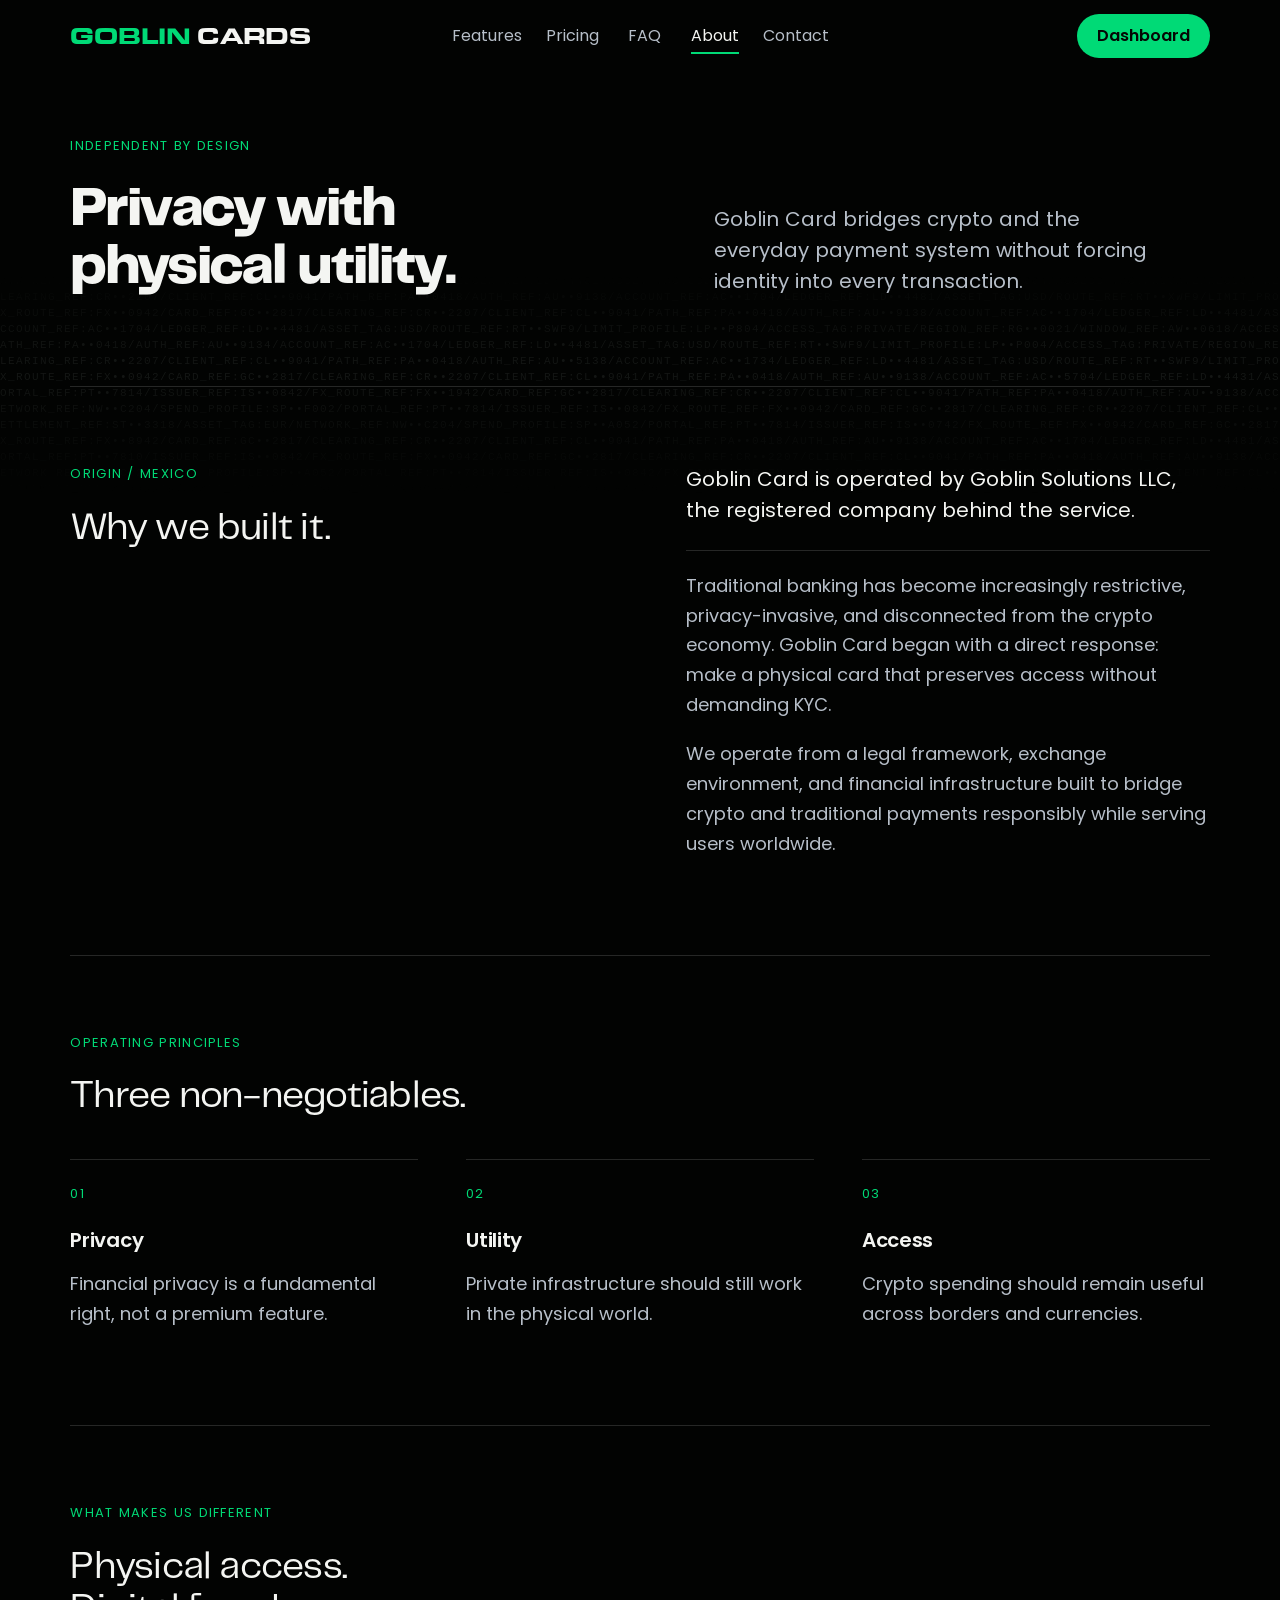
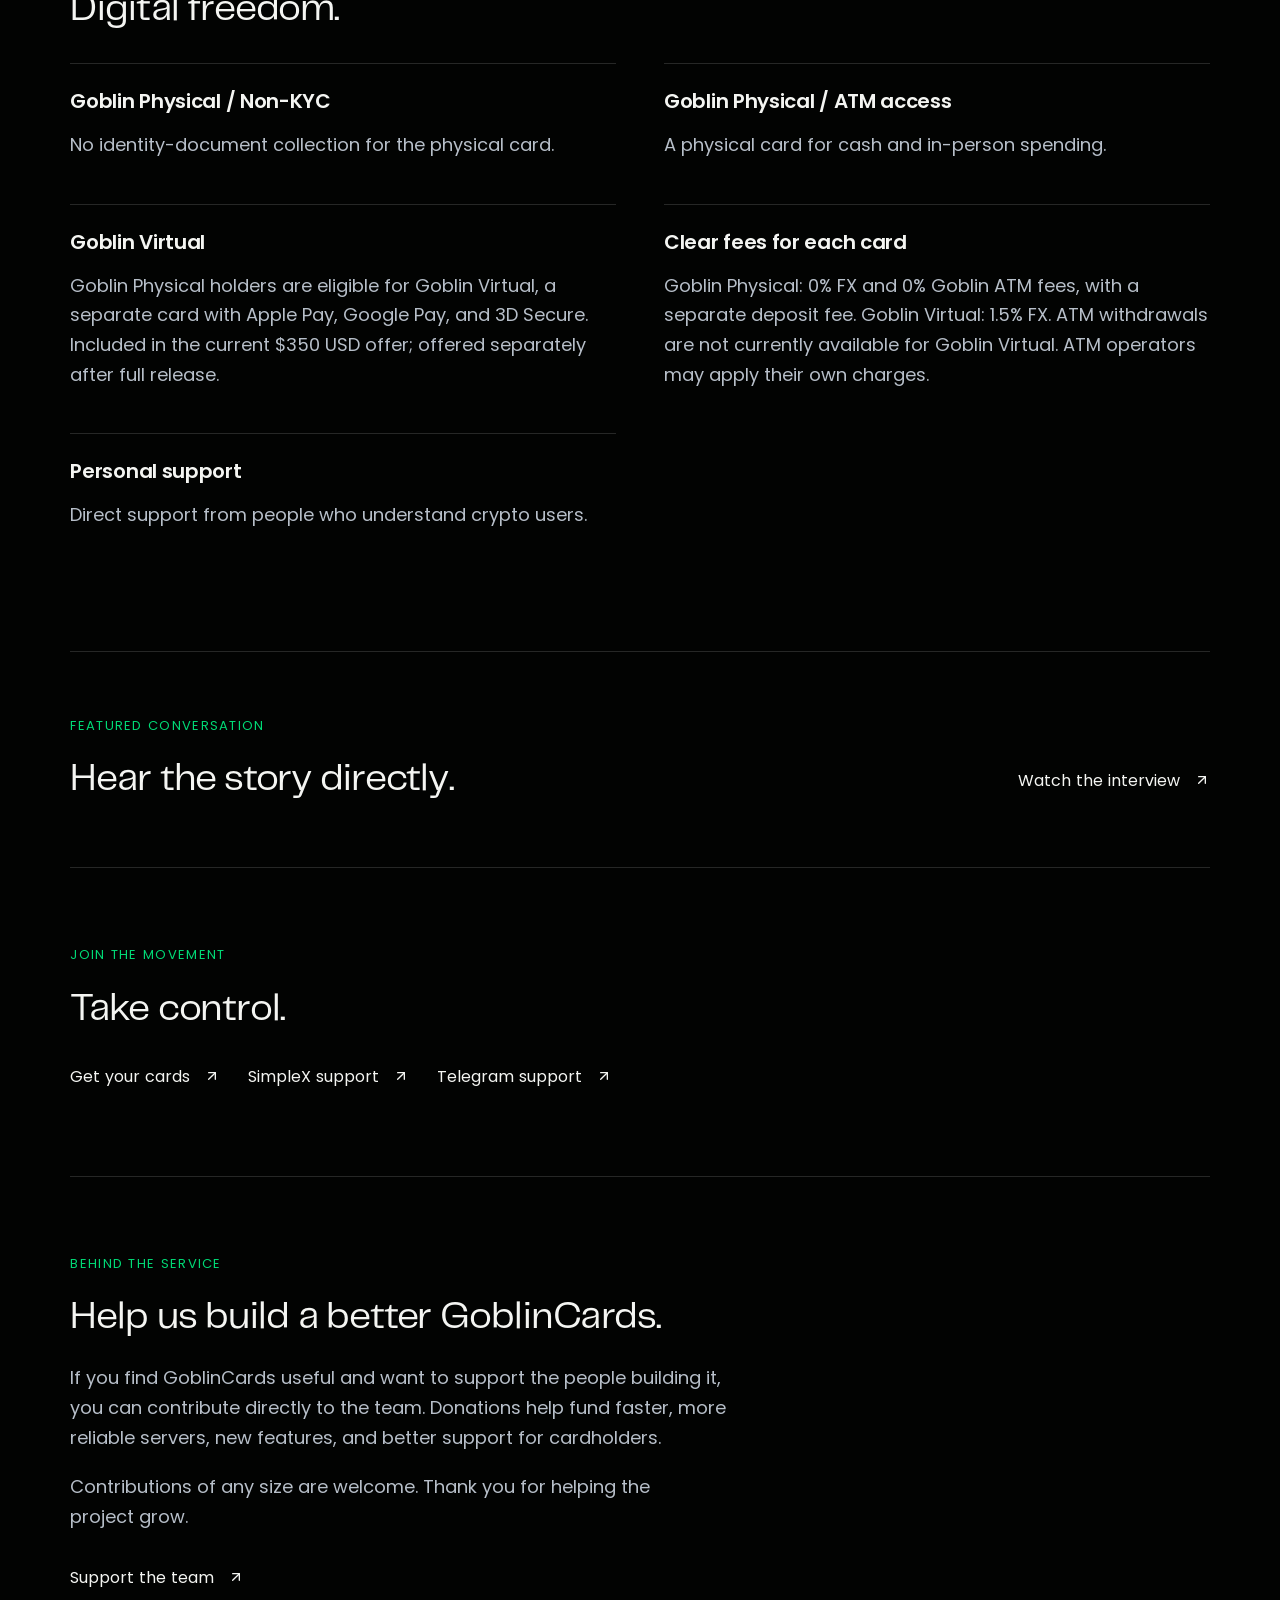
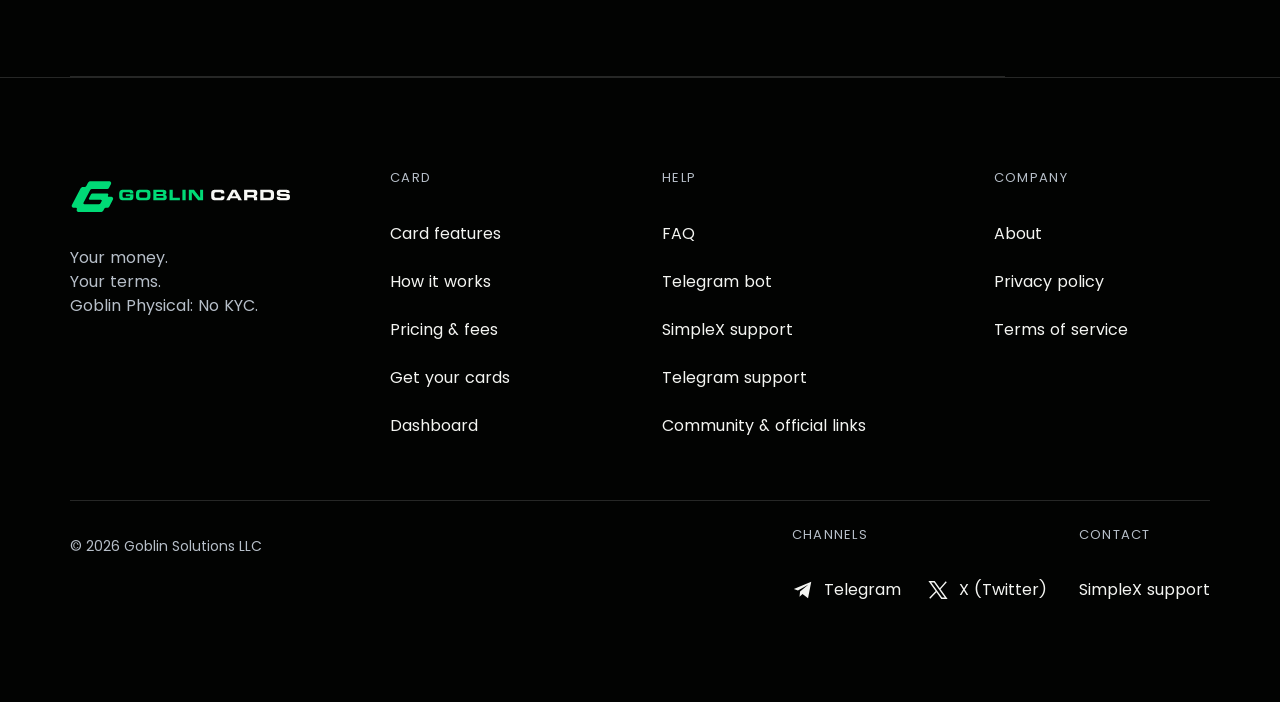
==== commit 31adbcc3: "Publish approved Product icons and native legal pages" ====
--- a/about/index.html
+++ b/about/index.html
@@ -1 +1 @@
-<!doctype html><html lang="en"><head><meta charset="utf-8"><meta name="viewport" content="width=device-width,initial-scale=1"><meta name="robots" content="noindex,nofollow"><title>About — Goblin Cards</title><meta name="description" content="Goblin Card bridges crypto and the everyday payment system without forcing identity into every transaction."><link rel="icon" href="data:,"><link rel="stylesheet" href="../sections.css"><link rel="stylesheet" href="../premium.css"><link rel="stylesheet" href="../site-pages.css"><link rel="stylesheet" href="../site-header.css"><link rel="stylesheet" href="../brand.css"><link rel="stylesheet" href="../data-code.css"><script defer src="../data-code.js"></script><link rel="preload" href="../fonts/brand/Telegraf-800.woff2" as="font" type="font/woff2" crossorigin><link rel="preload" href="../fonts/brand/Poppins-400.woff2" as="font" type="font/woff2" crossorigin><script defer src="../site-nav.js"></script><link rel="stylesheet" href="../persistent-header.css"><script defer src="../persistent-header.js"></script></head><body class="info-page" data-page="about"><a class="page-skip" href="#page-content">Skip to content</a><div class="header-flow-space" aria-hidden="true"></div><header class="site-header site-chrome site-persistent"><a class="brand" href="../" aria-label="Goblin Cards home"><span class="header-label"><span>GOBLIN</span> CARDS</span></a><nav id="site-menu" class="site-nav" aria-label="Main navigation"><a href="../features/"><span class="header-label">Features</span></a><a href="../pricing/"><span class="header-label">Pricing</span></a><a href="../faq/"><span class="header-label">FAQ</span></a><a href="../about/" aria-current="page"><span class="header-label">About</span></a><a href="../contact/"><span class="header-label">Contact</span></a></nav><a class="outline header-dashboard" href="https://app.goblincards.com/profile"><span class="header-label">Dashboard</span></a><button id="menu-toggle" type="button" aria-expanded="false" aria-controls="site-menu" aria-label="Open navigation"><span class="menu-glyph" aria-hidden="true"></span><span class="nav-sr">Menu</span></button></header><main id="page-content" class="page-content page-about"><section class="page-lead lead-about"><div><p class="page-eyebrow">Independent by design</p><h1>Privacy with<br>physical utility.</h1></div><p class="page-intro">Goblin Card bridges crypto and the everyday payment system without forcing identity into every transaction.</p></section><section class="page-section editorial-split origin-story"><div><p class="page-eyebrow">Origin / Mexico</p><h2>Why we built it.</h2></div><div><p class="company-fact">Goblin Card is operated by Goblin Solutions LLC, the registered company behind the service.</p><p>Traditional banking has become increasingly restrictive, privacy-invasive, and disconnected from the crypto economy. Goblin Card began with a direct response: make a physical card that preserves access without demanding KYC.</p><p>We operate from a legal framework, exchange environment, and financial infrastructure built to bridge crypto and traditional payments responsibly while serving users worldwide.</p></div></section><section class="page-section"><p class="page-eyebrow">Operating principles</p><h2>Three non-negotiables.</h2><div class="principle-grid"><article><p class="page-eyebrow">01</p><h3>Privacy</h3><p>Financial privacy is a fundamental right, not a premium feature.</p></article><article><p class="page-eyebrow">02</p><h3>Utility</h3><p>Private infrastructure should still work in the physical world.</p></article><article><p class="page-eyebrow">03</p><h3>Access</h3><p>Crypto spending should remain useful across borders and currencies.</p></article></div></section><section class="page-section about-differences"><p class="page-eyebrow">What makes us different</p><h2>Physical access.<br>Digital freedom.</h2><ol class="difference-list"><li><h3>Goblin Physical / Non-KYC</h3><p>No identity-document collection for the physical card.</p></li><li><h3>Goblin Physical / ATM access</h3><p>A physical card for cash and in-person spending.</p></li><li><h3>Goblin Virtual</h3><p>Goblin Physical holders are eligible for Goblin Virtual, a separate card with Apple Pay, Google Pay, and 3D Secure. Included in the current $350 USD offer; offered separately after full release.</p></li><li><h3>Clear fees for each card</h3><p>Goblin Physical: 0% FX and 0% Goblin ATM fees, with a separate deposit fee. Goblin Virtual: 1.5% FX. ATM withdrawals are not currently available for Goblin Virtual. ATM operators may apply their own charges.</p></li><li><h3>Personal support</h3><p>Direct support from people who understand crypto users.</p></li></ol></section><section class="page-section interview-note"><p class="page-eyebrow">Featured conversation</p><h2>Hear the story directly.</h2><div class="page-actions"><a class="page-link" href="https://www.youtube.com/watch?v=OuHrvon2bnM">Watch the interview<span aria-hidden="true">↗</span></a></div></section><section class="page-section page-closing"><p class="page-eyebrow">Join the movement</p><h2>Take control.</h2><div class="page-actions"><a class="page-link" href="https://app.goblincards.com/order">Get your cards<span aria-hidden="true">↗</span></a><a class="page-link" href="https://smp15.simplex.im/a#_FERaDSXekZhfMrT5RLEw4Sqz9xyVVZjeBatS-NFcZI">SimpleX support<span aria-hidden="true">↗</span></a><a class="page-link" href="https://telegram.me/banklessinlatam">Telegram support<span aria-hidden="true">↗</span></a></div></section><section class="page-section contribution" id="support-the-project"><p class="page-eyebrow">Behind the service</p><h2 id="support-project-heading">Help us build a better GoblinCards.</h2><p class="page-prose">If you find GoblinCards useful and want to support the people building it, you can contribute directly to the team. Donations help fund faster, more reliable servers, new features, and better support for cardholders.</p><p class="page-prose">Contributions of any size are welcome. Thank you for helping the project grow.</p><div class="page-actions"><a class="page-link" href="https://app.goblincards.com/donate">Support the team<span aria-hidden="true">↗</span></a></div></section></main><footer id="contact" class="site-footer"><div class="footer-content"><div class="footer-columns"><div class="footer-brand"><a href="../#home" aria-label="Goblin Cards home"><img src="../assets/section/footer-logo.svg" width="246" height="40" alt="Goblin Cards"></a><p>Your money.<br>Your terms.<br>Goblin Physical: No KYC.</p></div><nav class="footer-group" aria-label="card navigation"><h2>CARD</h2><a href="../features/">Card features</a><a href="../#how-it-works">How it works</a><a href="../pricing/">Pricing & fees</a><a data-section-destination="order" href="https://app.goblincards.com/order">Get your cards</a><a data-section-destination="dashboard" href="https://app.goblincards.com/profile">Dashboard</a></nav><nav class="footer-group" aria-label="help navigation"><h2>HELP</h2><a href="../faq/">FAQ</a><a data-section-destination="telegramBot" href="https://t.me/goblindepbot">Telegram bot</a><a data-section-destination="simplex" href="https://smp15.simplex.im/a#_FERaDSXekZhfMrT5RLEw4Sqz9xyVVZjeBatS-NFcZI">SimpleX support</a><a data-section-destination="telegramSupport" href="https://telegram.me/banklessinlatam">Telegram support</a><a href="../contact/">Community & official links</a></nav><nav class="footer-group" aria-label="company navigation"><h2>COMPANY</h2><a href="../about/">About</a><a data-section-destination="privacy" href="https://www.goblincards.com/privacy">Privacy policy</a><a data-section-destination="terms" href="https://www.goblincards.com/terms">Terms of service</a></nav></div><div class="footer-bottom"><p>© 2026 Goblin Solutions LLC</p><div class="footer-channels"><h2>CHANNELS</h2><div><a data-section-destination="telegram" href="https://t.me/bankless_society"><svg viewBox="0 0 24 24" aria-hidden="true"><path fill="currentColor" d="m21 3-3.5 18-6-4.7-3.3 3 .6-5.7L18 6 6.5 12.5 2 11z"/></svg>Telegram</a><a data-section-destination="twitter" href="https://x.com/Goblin_cards"><svg viewBox="0 0 24 24" aria-hidden="true"><path fill="none" stroke="currentColor" stroke-width="1.5" d="M3 3h5l13 18h-5L3 3zm0 18 7.5-8M14 11l7-8"/></svg>X (Twitter)</a></div></div><div class="footer-contact"><h2>CONTACT</h2><a data-section-destination="simplex" href="https://smp15.simplex.im/a#_FERaDSXekZhfMrT5RLEw4Sqz9xyVVZjeBatS-NFcZI"><svg viewBox="0 0 24 24" aria-hidden="true"><path fill="currentColor" d="m21 3-3.5 18-6-4.7-3.3 3 .6-5.7L18 6 6.5 12.5 2 11z"/></svg>SimpleX support</a></div></div></div></footer></body></html>+<!doctype html><html lang="en"><head><meta charset="utf-8"><meta name="viewport" content="width=device-width,initial-scale=1"><meta name="robots" content="noindex,nofollow"><title>About — Goblin Cards</title><meta name="description" content="Goblin Card bridges crypto and the everyday payment system without forcing identity into every transaction."><link rel="icon" href="data:,"><link rel="stylesheet" href="../sections.css"><link rel="stylesheet" href="../premium.css"><link rel="stylesheet" href="../site-pages.css"><link rel="stylesheet" href="../site-header.css"><link rel="stylesheet" href="../brand.css"><link rel="stylesheet" href="../data-code.css"><script defer src="../data-code.js"></script><link rel="preload" href="../fonts/brand/Telegraf-800.woff2" as="font" type="font/woff2" crossorigin><link rel="preload" href="../fonts/brand/Poppins-400.woff2" as="font" type="font/woff2" crossorigin><script defer src="../site-nav.js"></script><link rel="stylesheet" href="../persistent-header.css"><script defer src="../persistent-header.js"></script><link rel="stylesheet" href="../ui-icons.css"></head><body class="info-page" data-page="about"><a class="page-skip" href="#page-content">Skip to content</a><div class="header-flow-space" aria-hidden="true"></div><header class="site-header site-chrome site-persistent"><a class="brand" href="../" aria-label="Goblin Cards home"><span class="header-label"><span>GOBLIN</span> CARDS</span></a><nav id="site-menu" class="site-nav" aria-label="Main navigation"><a href="../features/"><span class="header-label">Features</span></a><a href="../pricing/"><span class="header-label">Pricing</span></a><a href="../faq/"><span class="header-label">FAQ</span></a><a href="../about/" aria-current="page"><span class="header-label">About</span></a><a href="../contact/"><span class="header-label">Contact</span></a></nav><a class="outline header-dashboard" href="https://app.goblincards.com/profile"><span class="header-label">Dashboard</span></a><button id="menu-toggle" type="button" aria-expanded="false" aria-controls="site-menu" aria-label="Open navigation"><span class="menu-glyph" aria-hidden="true"><svg class="ui-icon menu-open-icon" viewBox="0 0 24 24" aria-hidden="true" focusable="false"><use href="../assets/ui/icons.svg#menu"></use></svg><svg class="ui-icon menu-close-icon" viewBox="0 0 24 24" aria-hidden="true" focusable="false"><use href="../assets/ui/icons.svg#x"></use></svg></span><span class="nav-sr">Menu</span></button></header><main id="page-content" class="page-content page-about"><section class="page-lead lead-about"><div><p class="page-eyebrow">Independent by design</p><h1>Privacy with<br>physical utility.</h1></div><p class="page-intro">Goblin Card bridges crypto and the everyday payment system without forcing identity into every transaction.</p></section><section class="page-section editorial-split origin-story"><div><p class="page-eyebrow">Origin / Mexico</p><h2>Why we built it.</h2></div><div><p class="company-fact">Goblin Card is operated by Goblin Solutions LLC, the registered company behind the service.</p><p>Traditional banking has become increasingly restrictive, privacy-invasive, and disconnected from the crypto economy. Goblin Card began with a direct response: make a physical card that preserves access without demanding KYC.</p><p>We operate from a legal framework, exchange environment, and financial infrastructure built to bridge crypto and traditional payments responsibly while serving users worldwide.</p></div></section><section class="page-section"><p class="page-eyebrow">Operating principles</p><h2>Three non-negotiables.</h2><div class="principle-grid"><article><p class="page-eyebrow">01</p><h3>Privacy</h3><p>Financial privacy is a fundamental right, not a premium feature.</p></article><article><p class="page-eyebrow">02</p><h3>Utility</h3><p>Private infrastructure should still work in the physical world.</p></article><article><p class="page-eyebrow">03</p><h3>Access</h3><p>Crypto spending should remain useful across borders and currencies.</p></article></div></section><section class="page-section about-differences"><p class="page-eyebrow">What makes us different</p><h2>Physical access.<br>Digital freedom.</h2><ol class="difference-list"><li><h3>Goblin Physical / Non-KYC</h3><p>No identity-document collection for the physical card.</p></li><li><h3>Goblin Physical / ATM access</h3><p>A physical card for cash and in-person spending.</p></li><li><h3>Goblin Virtual</h3><p>Goblin Physical holders are eligible for Goblin Virtual, a separate card with Apple Pay, Google Pay, and 3D Secure. Included in the current $350 USD offer; offered separately after full release.</p></li><li><h3>Clear fees for each card</h3><p>Goblin Physical: 0% FX and 0% Goblin ATM fees, with a separate deposit fee. Goblin Virtual: 1.5% FX. ATM withdrawals are not currently available for Goblin Virtual. ATM operators may apply their own charges.</p></li><li><h3>Personal support</h3><p>Direct support from people who understand crypto users.</p></li></ol></section><section class="page-section interview-note"><p class="page-eyebrow">Featured conversation</p><h2>Hear the story directly.</h2><div class="page-actions"><a class="page-link" href="https://www.youtube.com/watch?v=OuHrvon2bnM">Watch the interview<span aria-hidden="true"><svg class="ui-icon" viewBox="0 0 24 24" aria-hidden="true" focusable="false"><use href="../assets/ui/icons.svg#arrow-up-right"></use></svg></span></a></div></section><section class="page-section page-closing"><p class="page-eyebrow">Join the movement</p><h2>Take control.</h2><div class="page-actions"><a class="page-link" href="https://app.goblincards.com/order">Get your cards<span aria-hidden="true"><svg class="ui-icon" viewBox="0 0 24 24" aria-hidden="true" focusable="false"><use href="../assets/ui/icons.svg#arrow-up-right"></use></svg></span></a><a class="page-link" href="https://smp15.simplex.im/a#_FERaDSXekZhfMrT5RLEw4Sqz9xyVVZjeBatS-NFcZI">SimpleX support<span aria-hidden="true"><svg class="ui-icon" viewBox="0 0 24 24" aria-hidden="true" focusable="false"><use href="../assets/ui/icons.svg#arrow-up-right"></use></svg></span></a><a class="page-link" href="https://telegram.me/banklessinlatam">Telegram support<span aria-hidden="true"><svg class="ui-icon" viewBox="0 0 24 24" aria-hidden="true" focusable="false"><use href="../assets/ui/icons.svg#arrow-up-right"></use></svg></span></a></div></section><section class="page-section contribution" id="support-the-project"><p class="page-eyebrow">Behind the service</p><h2 id="support-project-heading">Help us build a better GoblinCards.</h2><p class="page-prose">If you find GoblinCards useful and want to support the people building it, you can contribute directly to the team. Donations help fund faster, more reliable servers, new features, and better support for cardholders.</p><p class="page-prose">Contributions of any size are welcome. Thank you for helping the project grow.</p><div class="page-actions"><a class="page-link" href="https://app.goblincards.com/donate">Support the team<span aria-hidden="true"><svg class="ui-icon" viewBox="0 0 24 24" aria-hidden="true" focusable="false"><use href="../assets/ui/icons.svg#arrow-up-right"></use></svg></span></a></div></section></main><footer id="contact" class="site-footer"><div class="footer-content"><div class="footer-columns"><div class="footer-brand"><a href="../#home" aria-label="Goblin Cards home"><img src="../assets/section/footer-logo.svg" width="246" height="40" alt="Goblin Cards"></a><p>Your money.<br>Your terms.<br>Goblin Physical: No KYC.</p></div><nav class="footer-group" aria-label="card navigation"><h2>CARD</h2><a href="../features/">Card features</a><a href="../#how-it-works">How it works</a><a href="../pricing/">Pricing & fees</a><a data-section-destination="order" href="https://app.goblincards.com/order">Get your cards</a><a data-section-destination="dashboard" href="https://app.goblincards.com/profile">Dashboard</a></nav><nav class="footer-group" aria-label="help navigation"><h2>HELP</h2><a href="../faq/">FAQ</a><a data-section-destination="telegramBot" href="https://t.me/goblindepbot">Telegram bot</a><a data-section-destination="simplex" href="https://smp15.simplex.im/a#_FERaDSXekZhfMrT5RLEw4Sqz9xyVVZjeBatS-NFcZI">SimpleX support</a><a data-section-destination="telegramSupport" href="https://telegram.me/banklessinlatam">Telegram support</a><a href="../contact/">Community & official links</a></nav><nav class="footer-group" aria-label="company navigation"><h2>COMPANY</h2><a href="../about/">About</a><a href="../privacy/">Privacy policy</a><a href="../terms/">Terms of service</a></nav></div><div class="footer-bottom"><p>© 2026 Goblin Solutions LLC</p><div class="footer-channels"><h2>CHANNELS</h2><div><a data-section-destination="telegram" href="https://t.me/bankless_society"><svg viewBox="0 0 24 24" aria-hidden="true"><path fill="currentColor" d="m21 3-3.5 18-6-4.7-3.3 3 .6-5.7L18 6 6.5 12.5 2 11z"/></svg>Telegram</a><a data-section-destination="twitter" href="https://x.com/Goblin_cards"><svg viewBox="0 0 24 24" aria-hidden="true"><path fill="none" stroke="currentColor" stroke-width="1.5" d="M3 3h5l13 18h-5L3 3zm0 18 7.5-8M14 11l7-8"/></svg>X (Twitter)</a></div></div><div class="footer-contact"><h2>CONTACT</h2><a data-section-destination="simplex" href="https://smp15.simplex.im/a#_FERaDSXekZhfMrT5RLEw4Sqz9xyVVZjeBatS-NFcZI"><svg viewBox="0 0 24 24" aria-hidden="true"><path fill="currentColor" d="m21 3-3.5 18-6-4.7-3.3 3 .6-5.7L18 6 6.5 12.5 2 11z"/></svg>SimpleX support</a></div></div></div></footer></body></html>
--- a/site-pages.css
+++ b/site-pages.css
@@ -181,3 +181,5 @@
 @media(max-width:800px){.info-page .page-lead,.info-page .offer-layout,.info-page .use-and-life,.info-page .editorial-split,.info-page .contact-support,.info-page .contact-bottom{grid-template-columns:1fr;gap:32px}.info-page .offer-main{position:static}.info-page .faq-reference{grid-template-columns:1fr;gap:40px}.info-page .faq-topics{position:static;display:flex;flex-wrap:wrap;gap:8px 24px}.info-page .faq-topics a{gap:12px}.info-page .restriction-columns{grid-template-columns:1fr;gap:32px}.info-page .principle-grid{gap:24px}.info-page .page-lead .page-intro{max-width:45ch}}
 @media(max-width:600px){.info-page{--page-body:17px}.info-page .site-header.site-chrome{margin-top:16px;height:48px}.info-page{--page-lead-top:40px}.info-page .page-lead{padding-block:var(--page-lead-top) 56px}.info-page .principle-grid{grid-template-columns:1fr;gap:40px}.info-page .funding-grid{gap:24px}.info-page .funding-grid h3{font-size:28px}.info-page .country-list{columns:2}.info-page .directory-rows article{grid-template-columns:1fr;gap:8px}.info-page .portal-panel{padding:24px}.info-page .page-question button{font-size:18px;line-height:1.45}.info-page .page-answer{padding-right:0}.info-page .page-answer p{font-size:17px}.info-page .page-lead .page-intro{font-size:20px}.info-page dl>div{grid-template-columns:minmax(95px,.8fr) minmax(0,1.2fr);gap:16px}.info-page .offer-price{font-size:56px}}
 @media(prefers-reduced-motion:reduce){.info-page .page-chevron{transition:none}}
+/* Mobile audit: country columns must not set an intrinsic width on the grid. */
+@media(max-width:800px){.info-page .restriction-columns{grid-template-columns:minmax(0,1fr)}.info-page .restriction-columns>div{min-width:0}.info-page .country-list{overflow-wrap:anywhere}}
--- a/site-header.css
+++ b/site-header.css
@@ -27,3 +27,6 @@
 }
 @media(max-width:430px){.site-header.site-chrome{gap:8px}.site-header.site-chrome .brand{font-size:17px}.site-header.site-chrome>.header-dashboard{padding-inline:12px}}
 @media(prefers-reduced-motion:reduce){.site-header.site-chrome a,.site-header.site-chrome button{transition:none}}
+
+/* Underline expresses active/focus state; a focus frame is not an active badge. */
+@media(max-width:1100px){.site-header.site-chrome .site-nav a:focus-visible{outline:none;color:#00da76}.site-header.site-chrome .site-nav a:focus-visible::after{content:"";position:absolute;left:0;right:auto;bottom:4px;width:100%;height:2px;background:#00da76}}
--- a/persistent-header.css
+++ b/persistent-header.css
@@ -23,3 +23,6 @@
 
 /* Keep the existing controls within the content guides on narrow phones. */
 @media(max-width:400px){.site-header.site-chrome.site-persistent{gap:1px}.site-header.site-chrome.site-persistent>.header-dashboard{padding-inline:8px}}
+/* Confirmed 320–350px collision: retain all three controls and 44px targets. */
+@media(min-width:351px) and (max-width:374px){.site-header.site-chrome.site-persistent .brand{font-size:15px}}
+@media(max-width:350px){.site-header.site-chrome.site-persistent .brand{font-size:13px}.site-header.site-chrome.site-persistent>.header-dashboard{font-size:12px;padding-inline:6px}}
--- a/ui-icons.css
+++ b/ui-icons.css
@@ -0,0 +1,35 @@
+.ui-icon {
+  width: 1em;
+  height: 1em;
+  display: inline-block;
+  vertical-align: -.125em;
+  fill: none;
+  stroke: currentColor;
+  stroke-width: 2;
+  stroke-linecap: round;
+  stroke-linejoin: round;
+  pointer-events: none;
+}
+.ui-icon.av4-icon { stroke-width: 2; }
+.av4-actions .ui-icon { width: 18px; height: 18px; vertical-align: middle; }
+.selector-controls button .ui-icon { width: 20px; height: 20px; vertical-align: middle; }
+.site-header.site-chrome .menu-glyph {
+  display: grid;
+  place-content: center;
+  border: 0;
+}
+.menu-glyph .ui-icon { width: 20px; height: 20px; }
+.menu-glyph .menu-close-icon, #menu-toggle[aria-expanded="true"] .menu-open-icon { display: none; }
+#menu-toggle[aria-expanded="true"] .menu-close-icon { display: block; }
+button .faq-chevron, button .page-chevron,
+button[aria-expanded="true"] .faq-chevron, button[aria-expanded="true"] .page-chevron {
+  display: grid;
+  place-content: center;
+  border: 0;
+  transform: none;
+}
+button .faq-chevron { margin: 0 3px 0 0; }
+button .page-chevron { margin: 0 4px 0 0; }
+.faq-chevron .ui-icon, .page-chevron .ui-icon { width: 16px; height: 16px; }
+button[aria-expanded="true"] .faq-chevron .ui-icon,
+button[aria-expanded="true"] .page-chevron .ui-icon { transform: rotate(180deg); }
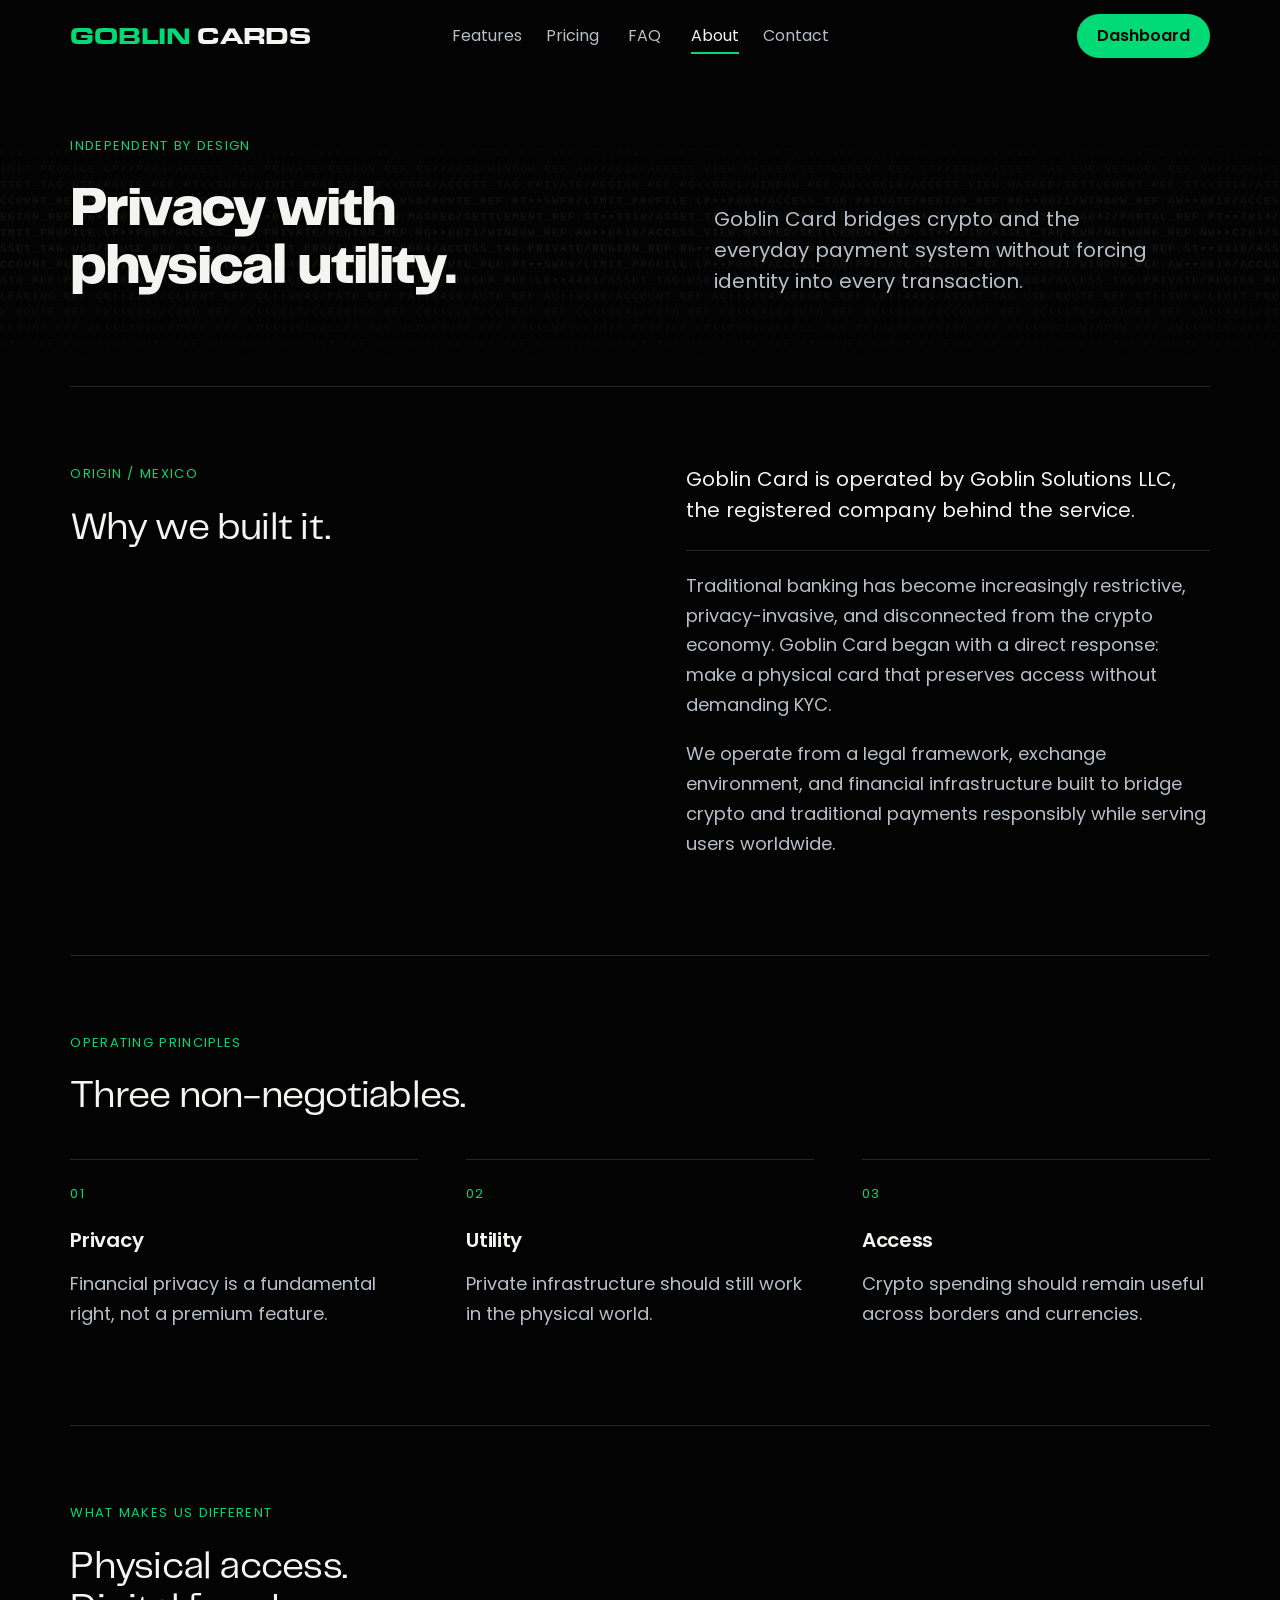
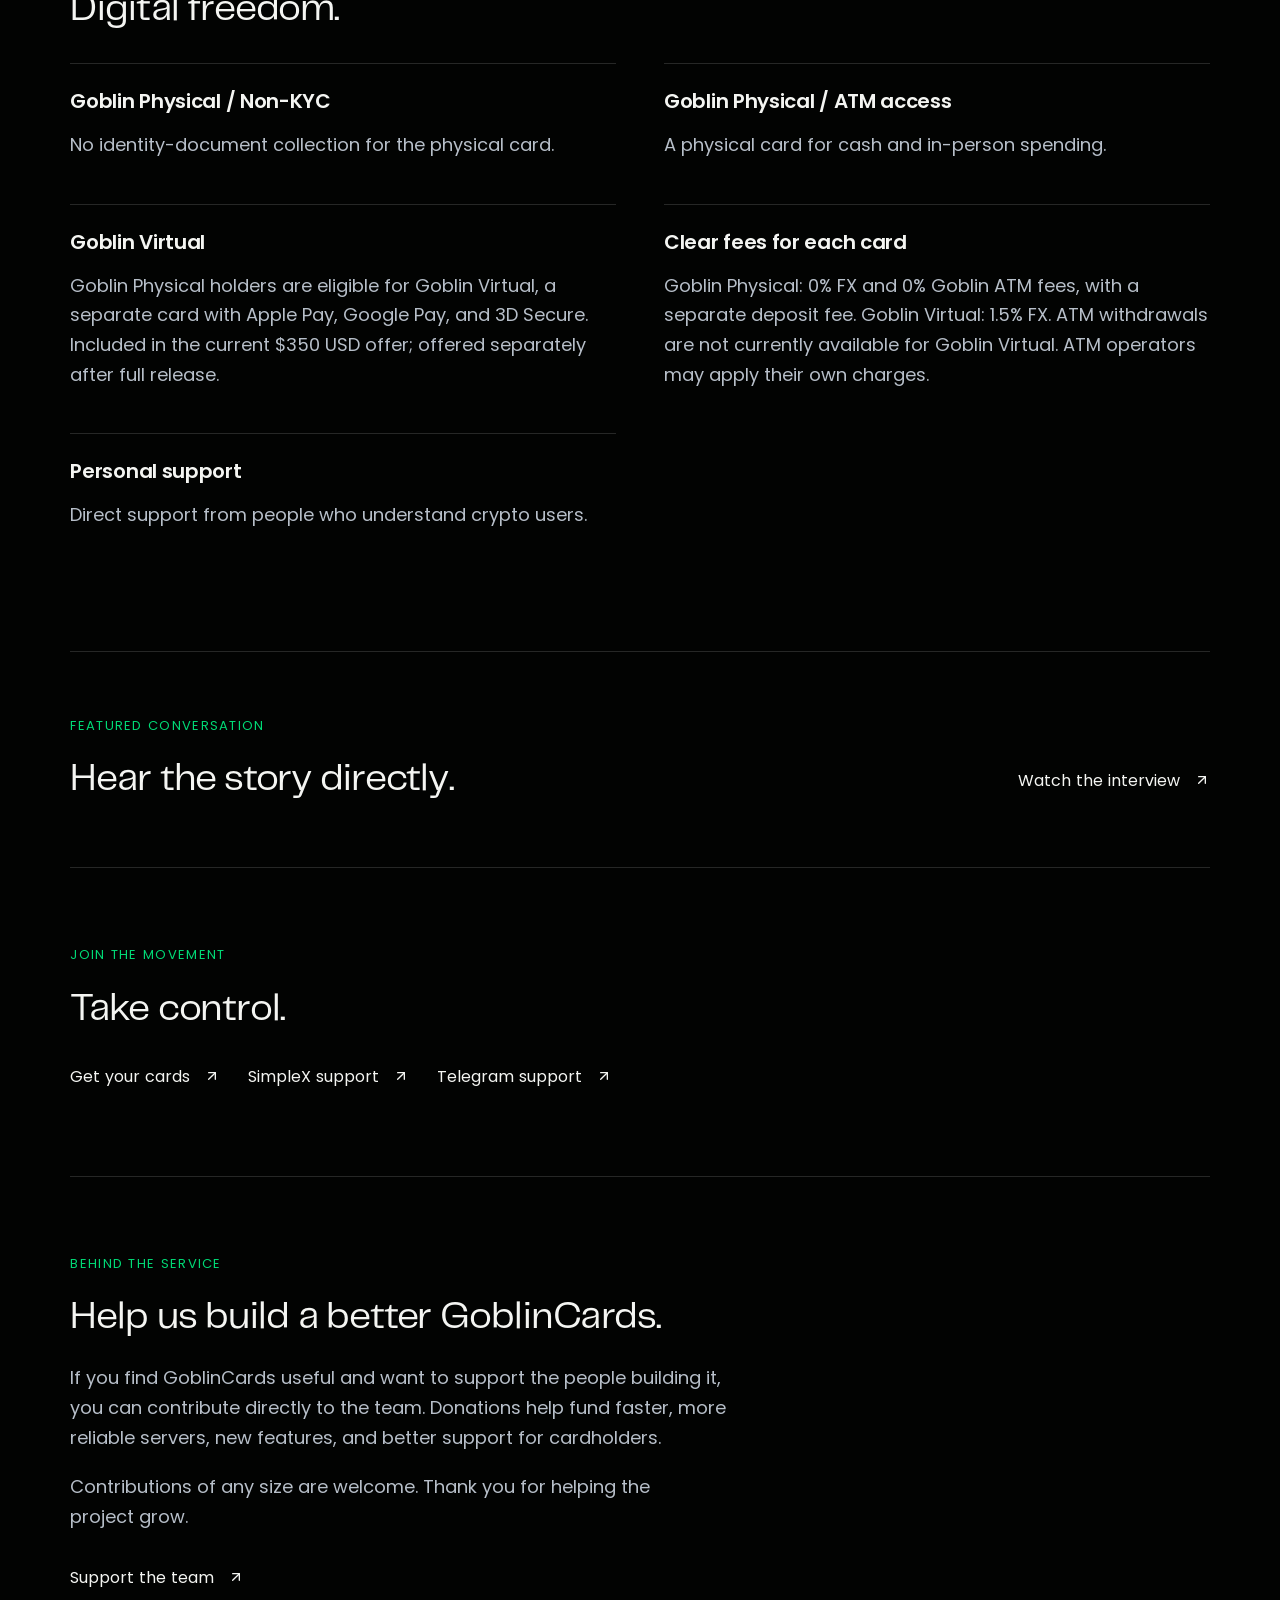
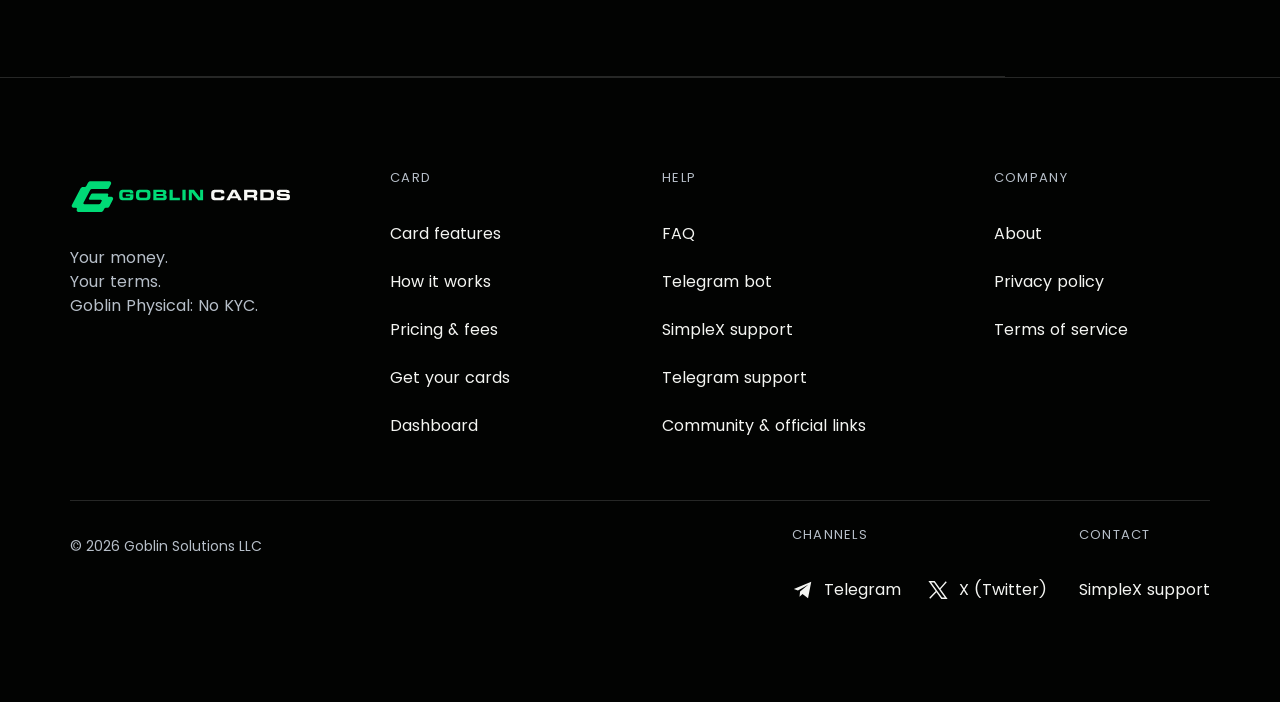
==== commit 7de31f8d: "Publish focused optimization and background refinements" ====
--- a/about/index.html
+++ b/about/index.html
@@ -1 +1 @@
-<!doctype html><html lang="en"><head><meta charset="utf-8"><meta name="viewport" content="width=device-width,initial-scale=1"><meta name="robots" content="noindex,nofollow"><title>About — Goblin Cards</title><meta name="description" content="Goblin Card bridges crypto and the everyday payment system without forcing identity into every transaction."><link rel="icon" href="data:,"><link rel="stylesheet" href="../sections.css"><link rel="stylesheet" href="../premium.css"><link rel="stylesheet" href="../site-pages.css"><link rel="stylesheet" href="../site-header.css"><link rel="stylesheet" href="../brand.css"><link rel="stylesheet" href="../data-code.css"><script defer src="../data-code.js"></script><link rel="preload" href="../fonts/brand/Telegraf-800.woff2" as="font" type="font/woff2" crossorigin><link rel="preload" href="../fonts/brand/Poppins-400.woff2" as="font" type="font/woff2" crossorigin><script defer src="../site-nav.js"></script><link rel="stylesheet" href="../persistent-header.css"><script defer src="../persistent-header.js"></script><link rel="stylesheet" href="../ui-icons.css"></head><body class="info-page" data-page="about"><a class="page-skip" href="#page-content">Skip to content</a><div class="header-flow-space" aria-hidden="true"></div><header class="site-header site-chrome site-persistent"><a class="brand" href="../" aria-label="Goblin Cards home"><span class="header-label"><span>GOBLIN</span> CARDS</span></a><nav id="site-menu" class="site-nav" aria-label="Main navigation"><a href="../features/"><span class="header-label">Features</span></a><a href="../pricing/"><span class="header-label">Pricing</span></a><a href="../faq/"><span class="header-label">FAQ</span></a><a href="../about/" aria-current="page"><span class="header-label">About</span></a><a href="../contact/"><span class="header-label">Contact</span></a></nav><a class="outline header-dashboard" href="https://app.goblincards.com/profile"><span class="header-label">Dashboard</span></a><button id="menu-toggle" type="button" aria-expanded="false" aria-controls="site-menu" aria-label="Open navigation"><span class="menu-glyph" aria-hidden="true"><svg class="ui-icon menu-open-icon" viewBox="0 0 24 24" aria-hidden="true" focusable="false"><use href="../assets/ui/icons.svg#menu"></use></svg><svg class="ui-icon menu-close-icon" viewBox="0 0 24 24" aria-hidden="true" focusable="false"><use href="../assets/ui/icons.svg#x"></use></svg></span><span class="nav-sr">Menu</span></button></header><main id="page-content" class="page-content page-about"><section class="page-lead lead-about"><div><p class="page-eyebrow">Independent by design</p><h1>Privacy with<br>physical utility.</h1></div><p class="page-intro">Goblin Card bridges crypto and the everyday payment system without forcing identity into every transaction.</p></section><section class="page-section editorial-split origin-story"><div><p class="page-eyebrow">Origin / Mexico</p><h2>Why we built it.</h2></div><div><p class="company-fact">Goblin Card is operated by Goblin Solutions LLC, the registered company behind the service.</p><p>Traditional banking has become increasingly restrictive, privacy-invasive, and disconnected from the crypto economy. Goblin Card began with a direct response: make a physical card that preserves access without demanding KYC.</p><p>We operate from a legal framework, exchange environment, and financial infrastructure built to bridge crypto and traditional payments responsibly while serving users worldwide.</p></div></section><section class="page-section"><p class="page-eyebrow">Operating principles</p><h2>Three non-negotiables.</h2><div class="principle-grid"><article><p class="page-eyebrow">01</p><h3>Privacy</h3><p>Financial privacy is a fundamental right, not a premium feature.</p></article><article><p class="page-eyebrow">02</p><h3>Utility</h3><p>Private infrastructure should still work in the physical world.</p></article><article><p class="page-eyebrow">03</p><h3>Access</h3><p>Crypto spending should remain useful across borders and currencies.</p></article></div></section><section class="page-section about-differences"><p class="page-eyebrow">What makes us different</p><h2>Physical access.<br>Digital freedom.</h2><ol class="difference-list"><li><h3>Goblin Physical / Non-KYC</h3><p>No identity-document collection for the physical card.</p></li><li><h3>Goblin Physical / ATM access</h3><p>A physical card for cash and in-person spending.</p></li><li><h3>Goblin Virtual</h3><p>Goblin Physical holders are eligible for Goblin Virtual, a separate card with Apple Pay, Google Pay, and 3D Secure. Included in the current $350 USD offer; offered separately after full release.</p></li><li><h3>Clear fees for each card</h3><p>Goblin Physical: 0% FX and 0% Goblin ATM fees, with a separate deposit fee. Goblin Virtual: 1.5% FX. ATM withdrawals are not currently available for Goblin Virtual. ATM operators may apply their own charges.</p></li><li><h3>Personal support</h3><p>Direct support from people who understand crypto users.</p></li></ol></section><section class="page-section interview-note"><p class="page-eyebrow">Featured conversation</p><h2>Hear the story directly.</h2><div class="page-actions"><a class="page-link" href="https://www.youtube.com/watch?v=OuHrvon2bnM">Watch the interview<span aria-hidden="true"><svg class="ui-icon" viewBox="0 0 24 24" aria-hidden="true" focusable="false"><use href="../assets/ui/icons.svg#arrow-up-right"></use></svg></span></a></div></section><section class="page-section page-closing"><p class="page-eyebrow">Join the movement</p><h2>Take control.</h2><div class="page-actions"><a class="page-link" href="https://app.goblincards.com/order">Get your cards<span aria-hidden="true"><svg class="ui-icon" viewBox="0 0 24 24" aria-hidden="true" focusable="false"><use href="../assets/ui/icons.svg#arrow-up-right"></use></svg></span></a><a class="page-link" href="https://smp15.simplex.im/a#_FERaDSXekZhfMrT5RLEw4Sqz9xyVVZjeBatS-NFcZI">SimpleX support<span aria-hidden="true"><svg class="ui-icon" viewBox="0 0 24 24" aria-hidden="true" focusable="false"><use href="../assets/ui/icons.svg#arrow-up-right"></use></svg></span></a><a class="page-link" href="https://telegram.me/banklessinlatam">Telegram support<span aria-hidden="true"><svg class="ui-icon" viewBox="0 0 24 24" aria-hidden="true" focusable="false"><use href="../assets/ui/icons.svg#arrow-up-right"></use></svg></span></a></div></section><section class="page-section contribution" id="support-the-project"><p class="page-eyebrow">Behind the service</p><h2 id="support-project-heading">Help us build a better GoblinCards.</h2><p class="page-prose">If you find GoblinCards useful and want to support the people building it, you can contribute directly to the team. Donations help fund faster, more reliable servers, new features, and better support for cardholders.</p><p class="page-prose">Contributions of any size are welcome. Thank you for helping the project grow.</p><div class="page-actions"><a class="page-link" href="https://app.goblincards.com/donate">Support the team<span aria-hidden="true"><svg class="ui-icon" viewBox="0 0 24 24" aria-hidden="true" focusable="false"><use href="../assets/ui/icons.svg#arrow-up-right"></use></svg></span></a></div></section></main><footer id="contact" class="site-footer"><div class="footer-content"><div class="footer-columns"><div class="footer-brand"><a href="../#home" aria-label="Goblin Cards home"><img src="../assets/section/footer-logo.svg" width="246" height="40" alt="Goblin Cards"></a><p>Your money.<br>Your terms.<br>Goblin Physical: No KYC.</p></div><nav class="footer-group" aria-label="card navigation"><h2>CARD</h2><a href="../features/">Card features</a><a href="../#how-it-works">How it works</a><a href="../pricing/">Pricing & fees</a><a data-section-destination="order" href="https://app.goblincards.com/order">Get your cards</a><a data-section-destination="dashboard" href="https://app.goblincards.com/profile">Dashboard</a></nav><nav class="footer-group" aria-label="help navigation"><h2>HELP</h2><a href="../faq/">FAQ</a><a data-section-destination="telegramBot" href="https://t.me/goblindepbot">Telegram bot</a><a data-section-destination="simplex" href="https://smp15.simplex.im/a#_FERaDSXekZhfMrT5RLEw4Sqz9xyVVZjeBatS-NFcZI">SimpleX support</a><a data-section-destination="telegramSupport" href="https://telegram.me/banklessinlatam">Telegram support</a><a href="../contact/">Community & official links</a></nav><nav class="footer-group" aria-label="company navigation"><h2>COMPANY</h2><a href="../about/">About</a><a href="../privacy/">Privacy policy</a><a href="../terms/">Terms of service</a></nav></div><div class="footer-bottom"><p>© 2026 Goblin Solutions LLC</p><div class="footer-channels"><h2>CHANNELS</h2><div><a data-section-destination="telegram" href="https://t.me/bankless_society"><svg viewBox="0 0 24 24" aria-hidden="true"><path fill="currentColor" d="m21 3-3.5 18-6-4.7-3.3 3 .6-5.7L18 6 6.5 12.5 2 11z"/></svg>Telegram</a><a data-section-destination="twitter" href="https://x.com/Goblin_cards"><svg viewBox="0 0 24 24" aria-hidden="true"><path fill="none" stroke="currentColor" stroke-width="1.5" d="M3 3h5l13 18h-5L3 3zm0 18 7.5-8M14 11l7-8"/></svg>X (Twitter)</a></div></div><div class="footer-contact"><h2>CONTACT</h2><a data-section-destination="simplex" href="https://smp15.simplex.im/a#_FERaDSXekZhfMrT5RLEw4Sqz9xyVVZjeBatS-NFcZI"><svg viewBox="0 0 24 24" aria-hidden="true"><path fill="currentColor" d="m21 3-3.5 18-6-4.7-3.3 3 .6-5.7L18 6 6.5 12.5 2 11z"/></svg>SimpleX support</a></div></div></div></footer></body></html>+<!doctype html><html lang="en"><head><meta charset="utf-8"><meta name="viewport" content="width=device-width,initial-scale=1"><meta name="robots" content="noindex,nofollow"><title>About — Goblin Cards</title><meta name="description" content="Goblin Card bridges crypto and the everyday payment system without forcing identity into every transaction."><link rel="icon" href="../intro-mark.svg" type="image/svg+xml"><link rel="stylesheet" href="../sections.css"><link rel="stylesheet" href="../premium.css"><link rel="stylesheet" href="../site-pages.css"><link rel="stylesheet" href="../site-header.css"><link rel="stylesheet" href="../brand.css"><link rel="stylesheet" href="../data-code.css"><script defer src="../data-code.js"></script><link rel="preload" href="../fonts/brand/Telegraf-800.woff2" as="font" type="font/woff2" crossorigin><link rel="preload" href="../fonts/brand/Poppins-400.woff2" as="font" type="font/woff2" crossorigin><script defer src="../site-nav.js"></script><link rel="stylesheet" href="../persistent-header.css"><script defer src="../persistent-header.js"></script><link rel="stylesheet" href="../ui-icons.css"></head><body class="info-page" data-page="about"><a class="page-skip" href="#page-content">Skip to content</a><div class="header-flow-space" aria-hidden="true"></div><header class="site-header site-chrome site-persistent"><a class="brand" href="../" aria-label="Goblin Cards home"><span class="header-label"><span>GOBLIN</span> CARDS</span></a><nav id="site-menu" class="site-nav" aria-label="Main navigation"><a href="../features/"><span class="header-label">Features</span></a><a href="../pricing/"><span class="header-label">Pricing</span></a><a href="../faq/"><span class="header-label">FAQ</span></a><a href="../about/" aria-current="page"><span class="header-label">About</span></a><a href="../contact/"><span class="header-label">Contact</span></a></nav><a class="outline header-dashboard" href="https://app.goblincards.com/profile"><span class="header-label">Dashboard</span></a><button id="menu-toggle" type="button" aria-expanded="false" aria-controls="site-menu" aria-label="Open navigation"><span class="menu-glyph" aria-hidden="true"><svg class="ui-icon menu-open-icon" viewBox="0 0 24 24" aria-hidden="true" focusable="false"><use href="../assets/ui/icons.svg#menu"></use></svg><svg class="ui-icon menu-close-icon" viewBox="0 0 24 24" aria-hidden="true" focusable="false"><use href="../assets/ui/icons.svg#x"></use></svg></span><span class="nav-sr">Menu</span></button></header><main id="page-content" class="page-content page-about"><section class="page-lead lead-about"><div><p class="page-eyebrow">Independent by design</p><h1>Privacy with<br>physical utility.</h1></div><p class="page-intro">Goblin Card bridges crypto and the everyday payment system without forcing identity into every transaction.</p></section><section class="page-section editorial-split origin-story"><div><p class="page-eyebrow">Origin / Mexico</p><h2>Why we built it.</h2></div><div><p class="company-fact">Goblin Card is operated by Goblin Solutions LLC, the registered company behind the service.</p><p>Traditional banking has become increasingly restrictive, privacy-invasive, and disconnected from the crypto economy. Goblin Card began with a direct response: make a physical card that preserves access without demanding KYC.</p><p>We operate from a legal framework, exchange environment, and financial infrastructure built to bridge crypto and traditional payments responsibly while serving users worldwide.</p></div></section><section class="page-section"><p class="page-eyebrow">Operating principles</p><h2>Three non-negotiables.</h2><div class="principle-grid"><article><p class="page-eyebrow">01</p><h3>Privacy</h3><p>Financial privacy is a fundamental right, not a premium feature.</p></article><article><p class="page-eyebrow">02</p><h3>Utility</h3><p>Private infrastructure should still work in the physical world.</p></article><article><p class="page-eyebrow">03</p><h3>Access</h3><p>Crypto spending should remain useful across borders and currencies.</p></article></div></section><section class="page-section about-differences"><p class="page-eyebrow">What makes us different</p><h2>Physical access.<br>Digital freedom.</h2><ol class="difference-list"><li><h3>Goblin Physical / Non-KYC</h3><p>No identity-document collection for the physical card.</p></li><li><h3>Goblin Physical / ATM access</h3><p>A physical card for cash and in-person spending.</p></li><li><h3>Goblin Virtual</h3><p>Goblin Physical holders are eligible for Goblin Virtual, a separate card with Apple Pay, Google Pay, and 3D Secure. Included in the current $350 USD offer; offered separately after full release.</p></li><li><h3>Clear fees for each card</h3><p>Goblin Physical: 0% FX and 0% Goblin ATM fees, with a separate deposit fee. Goblin Virtual: 1.5% FX. ATM withdrawals are not currently available for Goblin Virtual. ATM operators may apply their own charges.</p></li><li><h3>Personal support</h3><p>Direct support from people who understand crypto users.</p></li></ol></section><section class="page-section interview-note"><p class="page-eyebrow">Featured conversation</p><h2>Hear the story directly.</h2><div class="page-actions"><a class="page-link" href="https://www.youtube.com/watch?v=OuHrvon2bnM">Watch the interview<span aria-hidden="true"><svg class="ui-icon" viewBox="0 0 24 24" aria-hidden="true" focusable="false"><use href="../assets/ui/icons.svg#arrow-up-right"></use></svg></span></a></div></section><section class="page-section page-closing"><p class="page-eyebrow">Join the movement</p><h2>Take control.</h2><div class="page-actions"><a class="page-link" href="https://app.goblincards.com/order">Get your cards<span aria-hidden="true"><svg class="ui-icon" viewBox="0 0 24 24" aria-hidden="true" focusable="false"><use href="../assets/ui/icons.svg#arrow-up-right"></use></svg></span></a><a class="page-link" href="https://smp15.simplex.im/a#_FERaDSXekZhfMrT5RLEw4Sqz9xyVVZjeBatS-NFcZI">SimpleX support<span aria-hidden="true"><svg class="ui-icon" viewBox="0 0 24 24" aria-hidden="true" focusable="false"><use href="../assets/ui/icons.svg#arrow-up-right"></use></svg></span></a><a class="page-link" href="https://telegram.me/banklessinlatam">Telegram support<span aria-hidden="true"><svg class="ui-icon" viewBox="0 0 24 24" aria-hidden="true" focusable="false"><use href="../assets/ui/icons.svg#arrow-up-right"></use></svg></span></a></div></section><section class="page-section contribution" id="support-the-project"><p class="page-eyebrow">Behind the service</p><h2 id="support-project-heading">Help us build a better GoblinCards.</h2><p class="page-prose">If you find GoblinCards useful and want to support the people building it, you can contribute directly to the team. Donations help fund faster, more reliable servers, new features, and better support for cardholders.</p><p class="page-prose">Contributions of any size are welcome. Thank you for helping the project grow.</p><div class="page-actions"><a class="page-link" href="https://app.goblincards.com/donate">Support the team<span aria-hidden="true"><svg class="ui-icon" viewBox="0 0 24 24" aria-hidden="true" focusable="false"><use href="../assets/ui/icons.svg#arrow-up-right"></use></svg></span></a></div></section></main><footer id="contact" class="site-footer"><div class="footer-content"><div class="footer-columns"><div class="footer-brand"><a href="../#home" aria-label="Goblin Cards home"><img src="../assets/section/footer-logo.svg" width="246" height="40" alt="Goblin Cards"></a><p>Your money.<br>Your terms.<br>Goblin Physical: No KYC.</p></div><nav class="footer-group" aria-label="card navigation"><h2>CARD</h2><a href="../features/">Card features</a><a href="../#how-it-works">How it works</a><a href="../pricing/">Pricing & fees</a><a data-section-destination="order" href="https://app.goblincards.com/order">Get your cards</a><a data-section-destination="dashboard" href="https://app.goblincards.com/profile">Dashboard</a></nav><nav class="footer-group" aria-label="help navigation"><h2>HELP</h2><a href="../faq/">FAQ</a><a data-section-destination="telegramBot" href="https://t.me/goblindepbot">Telegram bot</a><a data-section-destination="simplex" href="https://smp15.simplex.im/a#_FERaDSXekZhfMrT5RLEw4Sqz9xyVVZjeBatS-NFcZI">SimpleX support</a><a data-section-destination="telegramSupport" href="https://telegram.me/banklessinlatam">Telegram support</a><a href="../contact/">Community & official links</a></nav><nav class="footer-group" aria-label="company navigation"><h2>COMPANY</h2><a href="../about/">About</a><a href="../privacy/">Privacy policy</a><a href="../terms/">Terms of service</a></nav></div><div class="footer-bottom"><p>© 2026 Goblin Solutions LLC</p><div class="footer-channels"><h2>CHANNELS</h2><div><a data-section-destination="telegram" href="https://t.me/bankless_society"><svg viewBox="0 0 24 24" aria-hidden="true"><path fill="currentColor" d="m21 3-3.5 18-6-4.7-3.3 3 .6-5.7L18 6 6.5 12.5 2 11z"/></svg>Telegram</a><a data-section-destination="twitter" href="https://x.com/Goblin_cards"><svg viewBox="0 0 24 24" aria-hidden="true"><path fill="none" stroke="currentColor" stroke-width="1.5" d="M3 3h5l13 18h-5L3 3zm0 18 7.5-8M14 11l7-8"/></svg>X (Twitter)</a></div></div><div class="footer-contact"><h2>CONTACT</h2><a data-section-destination="simplex" href="https://smp15.simplex.im/a#_FERaDSXekZhfMrT5RLEw4Sqz9xyVVZjeBatS-NFcZI"><svg viewBox="0 0 24 24" aria-hidden="true"><path fill="currentColor" d="m21 3-3.5 18-6-4.7-3.3 3 .6-5.7L18 6 6.5 12.5 2 11z"/></svg>SimpleX support</a></div></div></div></footer></body></html>
--- a/data-code.css
+++ b/data-code.css
@@ -2,3 +2,14 @@
 .data-code-host{position:relative;isolation:isolate}
 .data-code-plane{position:absolute;z-index:-1;pointer-events:none;user-select:none;display:block;max-width:none!important}
 @media print{.data-code-plane{display:none}}
+
+/* Match the stage edge to the landing background before the delivery section. */
+html:not([data-selector-mode]) #home #stage .hero-edge{
+  top:auto;
+  bottom:0;
+  height:clamp(84px,16svh,180px);
+  opacity:1;
+  background:linear-gradient(to bottom,transparent 0%,rgb(2 2 2 / .42) 54%,#020202 100%);
+  mask-image:none;
+  backdrop-filter:none;
+}
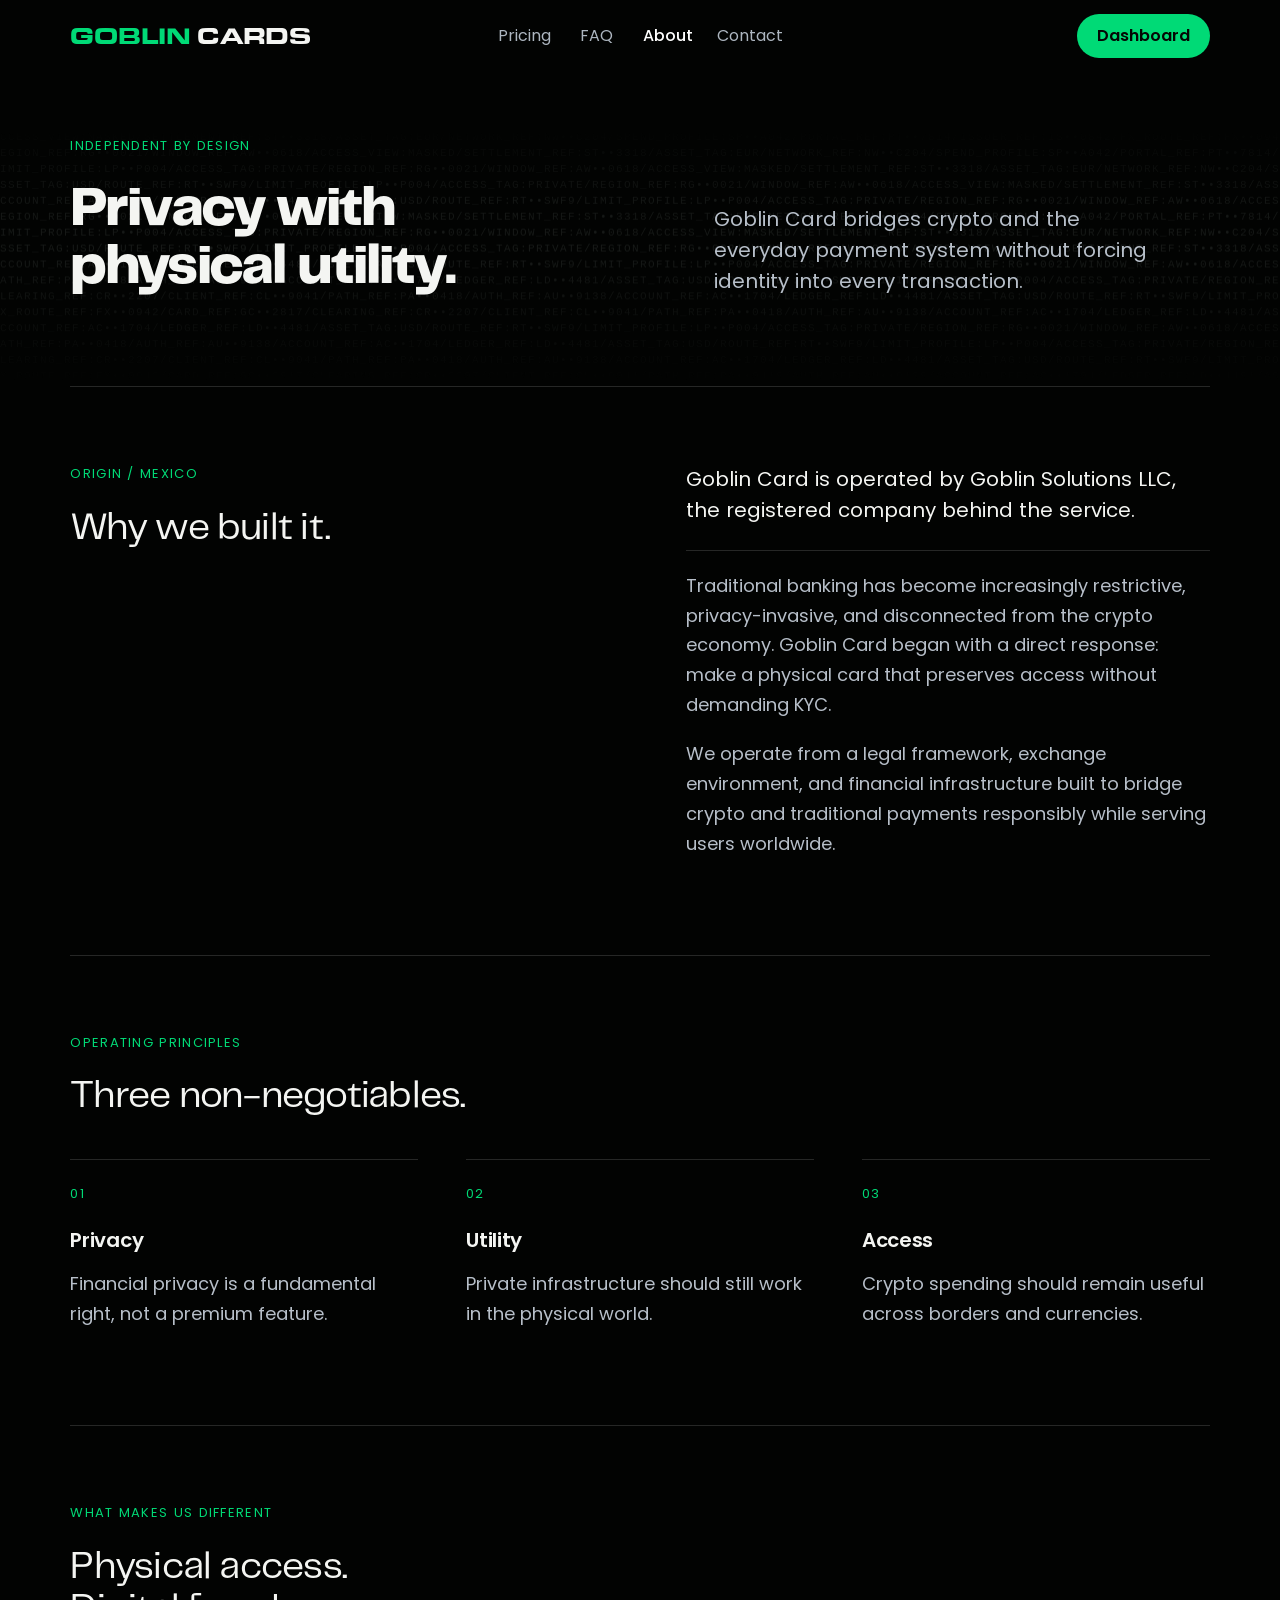
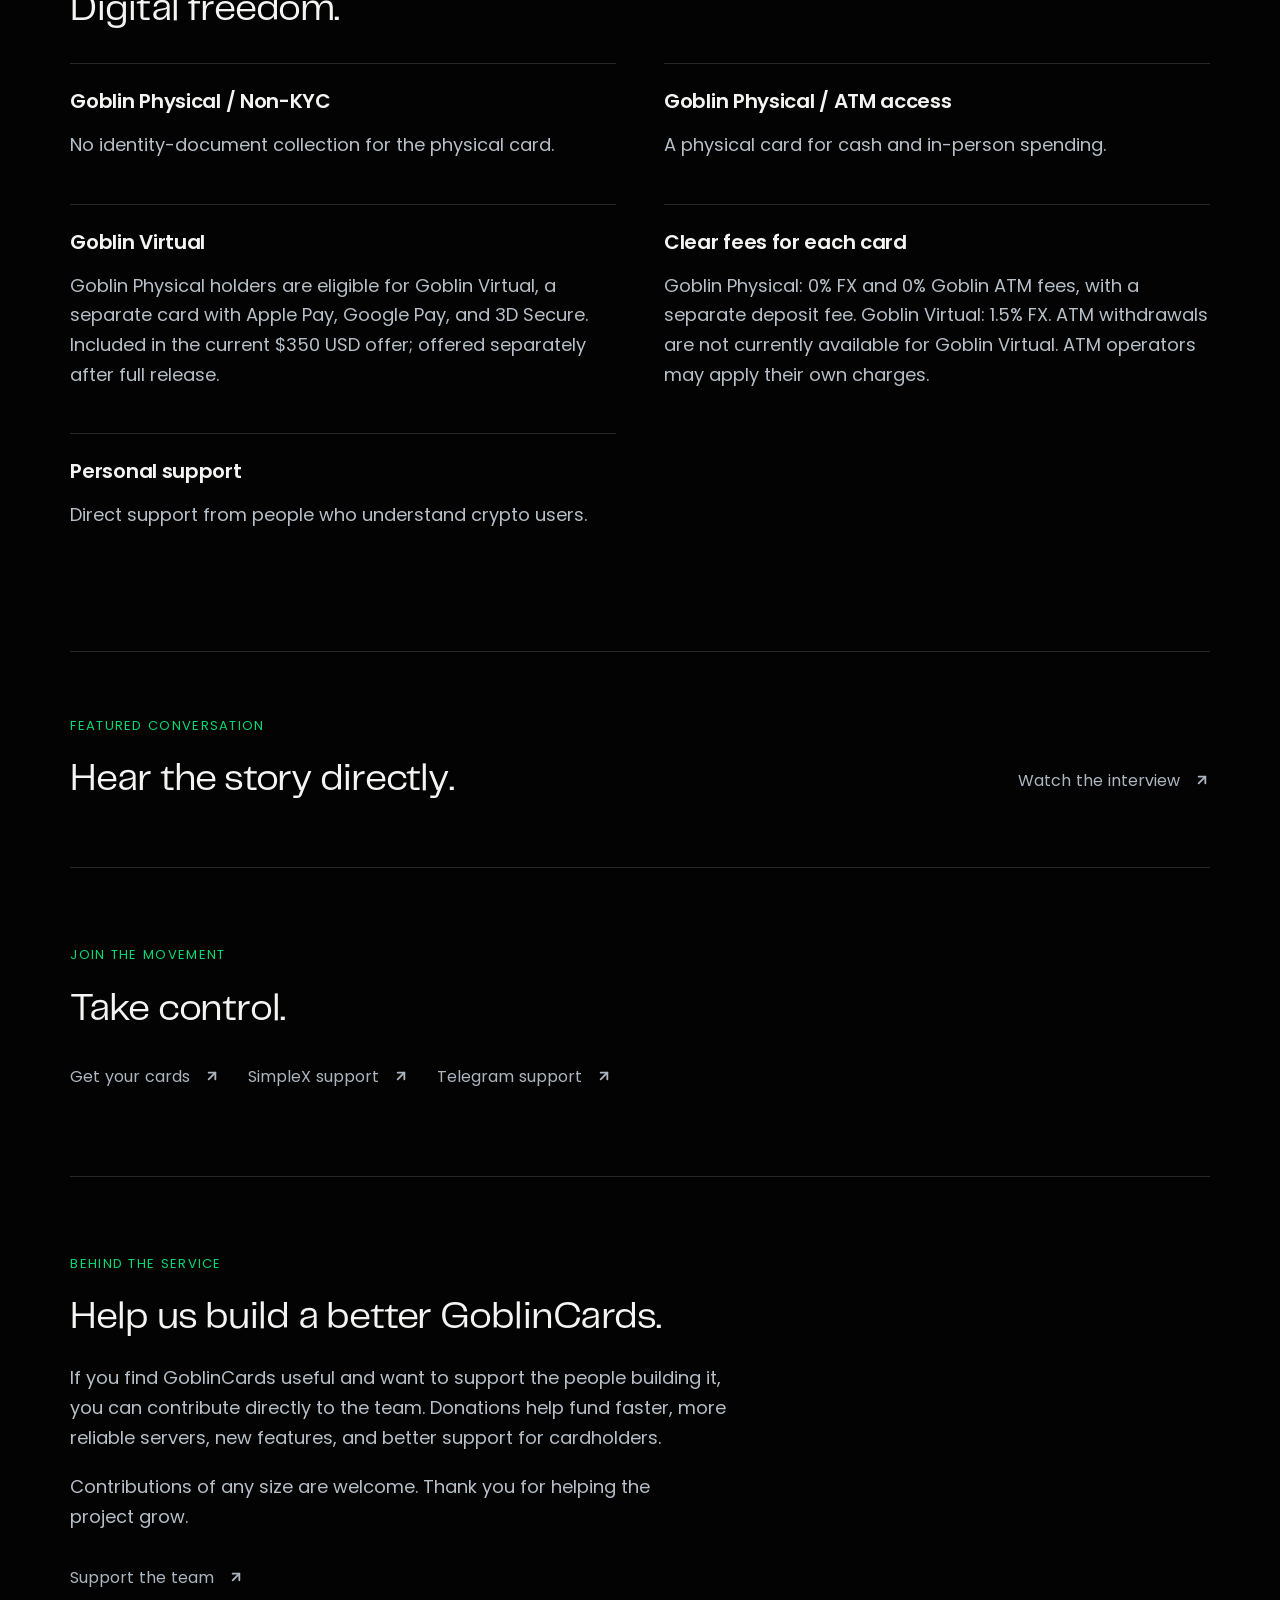
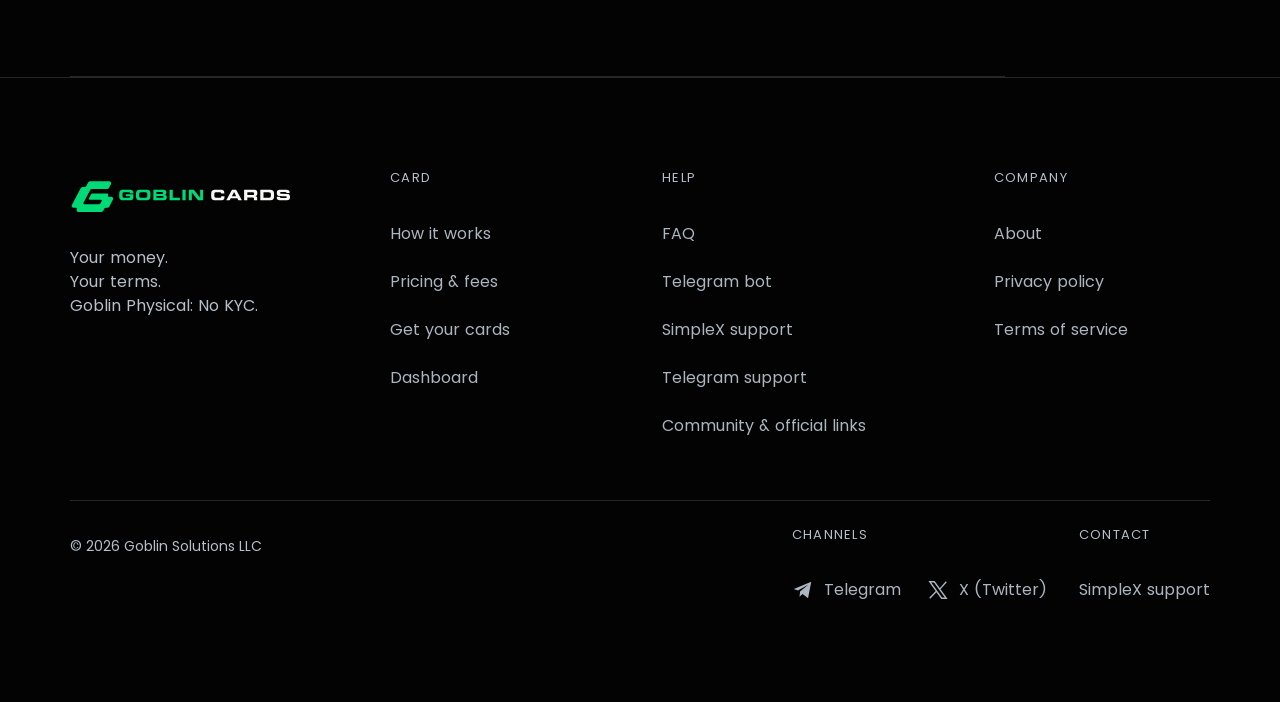
==== commit e91a864e: "Publish layout refinements and simplified navigation Source: fction/goblinland@7162ec85f14eb126e8fd6" ====
--- a/about/index.html
+++ b/about/index.html
@@ -1 +1 @@
-<!doctype html><html lang="en"><head><meta charset="utf-8"><meta name="viewport" content="width=device-width,initial-scale=1"><meta name="robots" content="noindex,nofollow"><title>About — Goblin Cards</title><meta name="description" content="Goblin Card bridges crypto and the everyday payment system without forcing identity into every transaction."><link rel="icon" href="../intro-mark.svg" type="image/svg+xml"><link rel="stylesheet" href="../sections.css"><link rel="stylesheet" href="../premium.css"><link rel="stylesheet" href="../site-pages.css"><link rel="stylesheet" href="../site-header.css"><link rel="stylesheet" href="../brand.css"><link rel="stylesheet" href="../data-code.css"><script defer src="../data-code.js"></script><link rel="preload" href="../fonts/brand/Telegraf-800.woff2" as="font" type="font/woff2" crossorigin><link rel="preload" href="../fonts/brand/Poppins-400.woff2" as="font" type="font/woff2" crossorigin><script defer src="../site-nav.js"></script><link rel="stylesheet" href="../persistent-header.css"><script defer src="../persistent-header.js"></script><link rel="stylesheet" href="../ui-icons.css"></head><body class="info-page" data-page="about"><a class="page-skip" href="#page-content">Skip to content</a><div class="header-flow-space" aria-hidden="true"></div><header class="site-header site-chrome site-persistent"><a class="brand" href="../" aria-label="Goblin Cards home"><span class="header-label"><span>GOBLIN</span> CARDS</span></a><nav id="site-menu" class="site-nav" aria-label="Main navigation"><a href="../features/"><span class="header-label">Features</span></a><a href="../pricing/"><span class="header-label">Pricing</span></a><a href="../faq/"><span class="header-label">FAQ</span></a><a href="../about/" aria-current="page"><span class="header-label">About</span></a><a href="../contact/"><span class="header-label">Contact</span></a></nav><a class="outline header-dashboard" href="https://app.goblincards.com/profile"><span class="header-label">Dashboard</span></a><button id="menu-toggle" type="button" aria-expanded="false" aria-controls="site-menu" aria-label="Open navigation"><span class="menu-glyph" aria-hidden="true"><svg class="ui-icon menu-open-icon" viewBox="0 0 24 24" aria-hidden="true" focusable="false"><use href="../assets/ui/icons.svg#menu"></use></svg><svg class="ui-icon menu-close-icon" viewBox="0 0 24 24" aria-hidden="true" focusable="false"><use href="../assets/ui/icons.svg#x"></use></svg></span><span class="nav-sr">Menu</span></button></header><main id="page-content" class="page-content page-about"><section class="page-lead lead-about"><div><p class="page-eyebrow">Independent by design</p><h1>Privacy with<br>physical utility.</h1></div><p class="page-intro">Goblin Card bridges crypto and the everyday payment system without forcing identity into every transaction.</p></section><section class="page-section editorial-split origin-story"><div><p class="page-eyebrow">Origin / Mexico</p><h2>Why we built it.</h2></div><div><p class="company-fact">Goblin Card is operated by Goblin Solutions LLC, the registered company behind the service.</p><p>Traditional banking has become increasingly restrictive, privacy-invasive, and disconnected from the crypto economy. Goblin Card began with a direct response: make a physical card that preserves access without demanding KYC.</p><p>We operate from a legal framework, exchange environment, and financial infrastructure built to bridge crypto and traditional payments responsibly while serving users worldwide.</p></div></section><section class="page-section"><p class="page-eyebrow">Operating principles</p><h2>Three non-negotiables.</h2><div class="principle-grid"><article><p class="page-eyebrow">01</p><h3>Privacy</h3><p>Financial privacy is a fundamental right, not a premium feature.</p></article><article><p class="page-eyebrow">02</p><h3>Utility</h3><p>Private infrastructure should still work in the physical world.</p></article><article><p class="page-eyebrow">03</p><h3>Access</h3><p>Crypto spending should remain useful across borders and currencies.</p></article></div></section><section class="page-section about-differences"><p class="page-eyebrow">What makes us different</p><h2>Physical access.<br>Digital freedom.</h2><ol class="difference-list"><li><h3>Goblin Physical / Non-KYC</h3><p>No identity-document collection for the physical card.</p></li><li><h3>Goblin Physical / ATM access</h3><p>A physical card for cash and in-person spending.</p></li><li><h3>Goblin Virtual</h3><p>Goblin Physical holders are eligible for Goblin Virtual, a separate card with Apple Pay, Google Pay, and 3D Secure. Included in the current $350 USD offer; offered separately after full release.</p></li><li><h3>Clear fees for each card</h3><p>Goblin Physical: 0% FX and 0% Goblin ATM fees, with a separate deposit fee. Goblin Virtual: 1.5% FX. ATM withdrawals are not currently available for Goblin Virtual. ATM operators may apply their own charges.</p></li><li><h3>Personal support</h3><p>Direct support from people who understand crypto users.</p></li></ol></section><section class="page-section interview-note"><p class="page-eyebrow">Featured conversation</p><h2>Hear the story directly.</h2><div class="page-actions"><a class="page-link" href="https://www.youtube.com/watch?v=OuHrvon2bnM">Watch the interview<span aria-hidden="true"><svg class="ui-icon" viewBox="0 0 24 24" aria-hidden="true" focusable="false"><use href="../assets/ui/icons.svg#arrow-up-right"></use></svg></span></a></div></section><section class="page-section page-closing"><p class="page-eyebrow">Join the movement</p><h2>Take control.</h2><div class="page-actions"><a class="page-link" href="https://app.goblincards.com/order">Get your cards<span aria-hidden="true"><svg class="ui-icon" viewBox="0 0 24 24" aria-hidden="true" focusable="false"><use href="../assets/ui/icons.svg#arrow-up-right"></use></svg></span></a><a class="page-link" href="https://smp15.simplex.im/a#_FERaDSXekZhfMrT5RLEw4Sqz9xyVVZjeBatS-NFcZI">SimpleX support<span aria-hidden="true"><svg class="ui-icon" viewBox="0 0 24 24" aria-hidden="true" focusable="false"><use href="../assets/ui/icons.svg#arrow-up-right"></use></svg></span></a><a class="page-link" href="https://telegram.me/banklessinlatam">Telegram support<span aria-hidden="true"><svg class="ui-icon" viewBox="0 0 24 24" aria-hidden="true" focusable="false"><use href="../assets/ui/icons.svg#arrow-up-right"></use></svg></span></a></div></section><section class="page-section contribution" id="support-the-project"><p class="page-eyebrow">Behind the service</p><h2 id="support-project-heading">Help us build a better GoblinCards.</h2><p class="page-prose">If you find GoblinCards useful and want to support the people building it, you can contribute directly to the team. Donations help fund faster, more reliable servers, new features, and better support for cardholders.</p><p class="page-prose">Contributions of any size are welcome. Thank you for helping the project grow.</p><div class="page-actions"><a class="page-link" href="https://app.goblincards.com/donate">Support the team<span aria-hidden="true"><svg class="ui-icon" viewBox="0 0 24 24" aria-hidden="true" focusable="false"><use href="../assets/ui/icons.svg#arrow-up-right"></use></svg></span></a></div></section></main><footer id="contact" class="site-footer"><div class="footer-content"><div class="footer-columns"><div class="footer-brand"><a href="../#home" aria-label="Goblin Cards home"><img src="../assets/section/footer-logo.svg" width="246" height="40" alt="Goblin Cards"></a><p>Your money.<br>Your terms.<br>Goblin Physical: No KYC.</p></div><nav class="footer-group" aria-label="card navigation"><h2>CARD</h2><a href="../features/">Card features</a><a href="../#how-it-works">How it works</a><a href="../pricing/">Pricing & fees</a><a data-section-destination="order" href="https://app.goblincards.com/order">Get your cards</a><a data-section-destination="dashboard" href="https://app.goblincards.com/profile">Dashboard</a></nav><nav class="footer-group" aria-label="help navigation"><h2>HELP</h2><a href="../faq/">FAQ</a><a data-section-destination="telegramBot" href="https://t.me/goblindepbot">Telegram bot</a><a data-section-destination="simplex" href="https://smp15.simplex.im/a#_FERaDSXekZhfMrT5RLEw4Sqz9xyVVZjeBatS-NFcZI">SimpleX support</a><a data-section-destination="telegramSupport" href="https://telegram.me/banklessinlatam">Telegram support</a><a href="../contact/">Community & official links</a></nav><nav class="footer-group" aria-label="company navigation"><h2>COMPANY</h2><a href="../about/">About</a><a href="../privacy/">Privacy policy</a><a href="../terms/">Terms of service</a></nav></div><div class="footer-bottom"><p>© 2026 Goblin Solutions LLC</p><div class="footer-channels"><h2>CHANNELS</h2><div><a data-section-destination="telegram" href="https://t.me/bankless_society"><svg viewBox="0 0 24 24" aria-hidden="true"><path fill="currentColor" d="m21 3-3.5 18-6-4.7-3.3 3 .6-5.7L18 6 6.5 12.5 2 11z"/></svg>Telegram</a><a data-section-destination="twitter" href="https://x.com/Goblin_cards"><svg viewBox="0 0 24 24" aria-hidden="true"><path fill="none" stroke="currentColor" stroke-width="1.5" d="M3 3h5l13 18h-5L3 3zm0 18 7.5-8M14 11l7-8"/></svg>X (Twitter)</a></div></div><div class="footer-contact"><h2>CONTACT</h2><a data-section-destination="simplex" href="https://smp15.simplex.im/a#_FERaDSXekZhfMrT5RLEw4Sqz9xyVVZjeBatS-NFcZI"><svg viewBox="0 0 24 24" aria-hidden="true"><path fill="currentColor" d="m21 3-3.5 18-6-4.7-3.3 3 .6-5.7L18 6 6.5 12.5 2 11z"/></svg>SimpleX support</a></div></div></div></footer></body></html>+<!doctype html><html lang="en"><head><meta charset="utf-8"><meta name="viewport" content="width=device-width,initial-scale=1"><meta name="robots" content="noindex,nofollow"><title>About — Goblin Cards</title><meta name="description" content="Goblin Card bridges crypto and the everyday payment system without forcing identity into every transaction."><link rel="icon" href="../intro-mark.svg" type="image/svg+xml"><link rel="stylesheet" href="../sections.css"><link rel="stylesheet" href="../premium.css"><link rel="stylesheet" href="../site-pages.css"><link rel="stylesheet" href="../site-header.css"><link rel="stylesheet" href="../brand.css"><link rel="stylesheet" href="../data-code.css"><script defer src="../data-code.js"></script><link rel="preload" href="../fonts/brand/Telegraf-800.woff2" as="font" type="font/woff2" crossorigin><link rel="preload" href="../fonts/brand/Poppins-400.woff2" as="font" type="font/woff2" crossorigin><script defer src="../site-nav.js"></script><link rel="stylesheet" href="../persistent-header.css"><script defer src="../persistent-header.js"></script><link rel="stylesheet" href="../ui-icons.css"></head><body class="info-page" data-page="about"><a class="page-skip" href="#page-content">Skip to content</a><div class="header-flow-space" aria-hidden="true"></div><header class="site-header site-chrome site-persistent"><a class="brand" href="../" aria-label="Goblin Cards home"><span class="header-label"><span>GOBLIN</span> CARDS</span></a><nav id="site-menu" class="site-nav" aria-label="Main navigation"><a href="../pricing/"><span class="header-label">Pricing</span></a><a href="../faq/"><span class="header-label">FAQ</span></a><a href="../about/" aria-current="page"><span class="header-label">About</span></a><a href="../contact/"><span class="header-label">Contact</span></a></nav><a class="outline header-dashboard" href="https://app.goblincards.com/profile"><span class="header-label">Dashboard</span></a><button id="menu-toggle" type="button" aria-expanded="false" aria-controls="site-menu" aria-label="Open navigation"><span class="menu-glyph" aria-hidden="true"><svg class="ui-icon menu-open-icon" viewBox="0 0 24 24" aria-hidden="true" focusable="false"><use href="../assets/ui/icons.svg#menu"></use></svg><svg class="ui-icon menu-close-icon" viewBox="0 0 24 24" aria-hidden="true" focusable="false"><use href="../assets/ui/icons.svg#x"></use></svg></span><span class="nav-sr">Menu</span></button></header><main id="page-content" class="page-content page-about"><section class="page-lead lead-about"><div><p class="page-eyebrow">Independent by design</p><h1>Privacy with<br>physical utility.</h1></div><p class="page-intro">Goblin Card bridges crypto and the everyday payment system without forcing identity into every transaction.</p></section><section class="page-section editorial-split origin-story"><div><p class="page-eyebrow">Origin / Mexico</p><h2>Why we built it.</h2></div><div><p class="company-fact">Goblin Card is operated by Goblin Solutions LLC, the registered company behind the service.</p><p>Traditional banking has become increasingly restrictive, privacy-invasive, and disconnected from the crypto economy. Goblin Card began with a direct response: make a physical card that preserves access without demanding KYC.</p><p>We operate from a legal framework, exchange environment, and financial infrastructure built to bridge crypto and traditional payments responsibly while serving users worldwide.</p></div></section><section class="page-section"><p class="page-eyebrow">Operating principles</p><h2>Three non-negotiables.</h2><div class="principle-grid"><article><p class="page-eyebrow">01</p><h3>Privacy</h3><p>Financial privacy is a fundamental right, not a premium feature.</p></article><article><p class="page-eyebrow">02</p><h3>Utility</h3><p>Private infrastructure should still work in the physical world.</p></article><article><p class="page-eyebrow">03</p><h3>Access</h3><p>Crypto spending should remain useful across borders and currencies.</p></article></div></section><section class="page-section about-differences"><p class="page-eyebrow">What makes us different</p><h2>Physical access.<br>Digital freedom.</h2><ol class="difference-list"><li><h3>Goblin Physical / Non-KYC</h3><p>No identity-document collection for the physical card.</p></li><li><h3>Goblin Physical / ATM access</h3><p>A physical card for cash and in-person spending.</p></li><li><h3>Goblin Virtual</h3><p>Goblin Physical holders are eligible for Goblin Virtual, a separate card with Apple Pay, Google Pay, and 3D Secure. Included in the current $350 USD offer; offered separately after full release.</p></li><li><h3>Clear fees for each card</h3><p>Goblin Physical: 0% FX and 0% Goblin ATM fees, with a separate deposit fee. Goblin Virtual: 1.5% FX. ATM withdrawals are not currently available for Goblin Virtual. ATM operators may apply their own charges.</p></li><li><h3>Personal support</h3><p>Direct support from people who understand crypto users.</p></li></ol></section><section class="page-section interview-note"><p class="page-eyebrow">Featured conversation</p><h2>Hear the story directly.</h2><div class="page-actions"><a class="page-link" href="https://www.youtube.com/watch?v=OuHrvon2bnM">Watch the interview<span aria-hidden="true"><svg class="ui-icon" viewBox="0 0 24 24" aria-hidden="true" focusable="false"><use href="../assets/ui/icons.svg#arrow-up-right"></use></svg></span></a></div></section><section class="page-section page-closing"><p class="page-eyebrow">Join the movement</p><h2>Take control.</h2><div class="page-actions"><a class="page-link" href="https://app.goblincards.com/order">Get your cards<span aria-hidden="true"><svg class="ui-icon" viewBox="0 0 24 24" aria-hidden="true" focusable="false"><use href="../assets/ui/icons.svg#arrow-up-right"></use></svg></span></a><a class="page-link" href="https://smp15.simplex.im/a#_FERaDSXekZhfMrT5RLEw4Sqz9xyVVZjeBatS-NFcZI">SimpleX support<span aria-hidden="true"><svg class="ui-icon" viewBox="0 0 24 24" aria-hidden="true" focusable="false"><use href="../assets/ui/icons.svg#arrow-up-right"></use></svg></span></a><a class="page-link" href="https://telegram.me/banklessinlatam">Telegram support<span aria-hidden="true"><svg class="ui-icon" viewBox="0 0 24 24" aria-hidden="true" focusable="false"><use href="../assets/ui/icons.svg#arrow-up-right"></use></svg></span></a></div></section><section class="page-section contribution" id="support-the-project"><p class="page-eyebrow">Behind the service</p><h2 id="support-project-heading">Help us build a better GoblinCards.</h2><p class="page-prose">If you find GoblinCards useful and want to support the people building it, you can contribute directly to the team. Donations help fund faster, more reliable servers, new features, and better support for cardholders.</p><p class="page-prose">Contributions of any size are welcome. Thank you for helping the project grow.</p><div class="page-actions"><a class="page-link" href="https://app.goblincards.com/donate">Support the team<span aria-hidden="true"><svg class="ui-icon" viewBox="0 0 24 24" aria-hidden="true" focusable="false"><use href="../assets/ui/icons.svg#arrow-up-right"></use></svg></span></a></div></section></main><footer id="contact" class="site-footer"><div class="footer-content"><div class="footer-columns"><div class="footer-brand"><a href="../#home" aria-label="Goblin Cards home"><img src="../assets/section/footer-logo.svg" width="246" height="40" alt="Goblin Cards"></a><p>Your money.<br>Your terms.<br>Goblin Physical: No KYC.</p></div><nav class="footer-group" aria-label="card navigation"><h2>CARD</h2><a href="../#how-it-works">How it works</a><a href="../pricing/">Pricing & fees</a><a data-section-destination="order" href="https://app.goblincards.com/order">Get your cards</a><a data-section-destination="dashboard" href="https://app.goblincards.com/profile">Dashboard</a></nav><nav class="footer-group" aria-label="help navigation"><h2>HELP</h2><a href="../faq/">FAQ</a><a data-section-destination="telegramBot" href="https://t.me/goblindepbot">Telegram bot</a><a data-section-destination="simplex" href="https://smp15.simplex.im/a#_FERaDSXekZhfMrT5RLEw4Sqz9xyVVZjeBatS-NFcZI">SimpleX support</a><a data-section-destination="telegramSupport" href="https://telegram.me/banklessinlatam">Telegram support</a><a href="../contact/">Community & official links</a></nav><nav class="footer-group" aria-label="company navigation"><h2>COMPANY</h2><a href="../about/">About</a><a href="../privacy/">Privacy policy</a><a href="../terms/">Terms of service</a></nav></div><div class="footer-bottom"><p>© 2026 Goblin Solutions LLC</p><div class="footer-channels"><h2>CHANNELS</h2><div><a data-section-destination="telegram" href="https://t.me/bankless_society"><svg viewBox="0 0 24 24" aria-hidden="true"><path fill="currentColor" d="m21 3-3.5 18-6-4.7-3.3 3 .6-5.7L18 6 6.5 12.5 2 11z"/></svg>Telegram</a><a data-section-destination="twitter" href="https://x.com/Goblin_cards"><svg viewBox="0 0 24 24" aria-hidden="true"><path fill="none" stroke="currentColor" stroke-width="1.5" d="M3 3h5l13 18h-5L3 3zm0 18 7.5-8M14 11l7-8"/></svg>X (Twitter)</a></div></div><div class="footer-contact"><h2>CONTACT</h2><a data-section-destination="simplex" href="https://smp15.simplex.im/a#_FERaDSXekZhfMrT5RLEw4Sqz9xyVVZjeBatS-NFcZI"><svg viewBox="0 0 24 24" aria-hidden="true"><path fill="currentColor" d="m21 3-3.5 18-6-4.7-3.3 3 .6-5.7L18 6 6.5 12.5 2 11z"/></svg>SimpleX support</a></div></div></div></footer></body></html>
--- a/sections.css
+++ b/sections.css
@@ -6,7 +6,7 @@
 .info-section h2{font-weight:700;letter-spacing:-.045em;line-height:1.06;margin:0}.info-section em{font-style:normal;color:#00da76}
 .how-section{min-height:941px;padding:166px 6.15% 105px 7.05%}.how-wrap{max-width:1550px;margin:auto;display:grid;grid-template-columns:42% 55%;gap:3%}.how-intro{padding-top:53px}.how-intro h2{font-size:64px;letter-spacing:-.025em;white-space:nowrap}.how-intro>p:last-child{font-size:24px;line-height:1.6;max-width:550px;color:#b0bac1;margin:23px 0 0}.how-intro .info-label{font-family:Poppins,Arial,sans-serif;letter-spacing:.05em;font-size:18px;color:#00da76;margin-bottom:29px}
 .how-step{display:grid;grid-template-columns:136px 1fr;gap:42px;border-top:1px solid #ffffff38;padding:41px 0 38px}.step-index{font:20px/1.4 Poppins,Arial,sans-serif;letter-spacing:.05em;color:#00da76;border-right:1px solid #ffffff50;margin:0;align-self:start;min-height:92px;padding:5px 12px 0 0}.how-step h3{font-size:25px;line-height:1.2;letter-spacing:-.035em;margin:0 0 13px}.how-step div>p{font-size:20px;line-height:1.43;color:#abb8bd;margin:0}.how-links{display:flex;gap:44px;margin-top:11px;font-size:20px;color:#b7c0c6}.how-links a{display:inline-flex;gap:15px;align-items:center;min-height:44px}
-.faq-section{min-height:941px;padding:47px 7% 30px}.faq-wrap{max-width:1120px;margin:auto}.faq-header{display:flex;justify-content:space-between;align-items:end;gap:25px;padding-bottom:36px}.faq-header h2{font-size:54px;white-space:nowrap}.faq-header h2 span{color:#00da76}.faq-header .info-label{margin-bottom:20px}.faq-header>a{font-size:18px;color:#b6bec6;padding-bottom:11px;white-space:nowrap}.faq-header>a span{margin-left:9px}.faq-item{border-top:1px solid #ffffff38;padding:25px 0 22px}.faq-item h3{margin:0}.faq-item button{border:0;background:none;width:100%;display:flex;align-items:center;justify-content:space-between;gap:28px;text-align:left;font-size:24px;font-weight:700;line-height:1.25;letter-spacing:0;padding:3px 4px 3px 0;min-height:38px}.faq-chevron{flex:0 0 12px;height:12px;border-bottom:1.5px solid currentColor;border-right:1.5px solid currentColor;transform:rotate(45deg);transition:transform .25s;margin:0 3px 6px}.is-open .faq-chevron{transform:rotate(225deg);margin-top:10px}.faq-answer{display:grid;grid-template-rows:0fr;opacity:0;transition:grid-template-rows .28s ease,opacity .22s ease}.faq-answer>div{overflow:hidden;min-height:0}.faq-answer p{max-width:860px;font-size:18px;line-height:1.39;color:#adb7bf;margin:16px 0 0}.is-open .faq-answer{grid-template-rows:1fr;opacity:1}
+.faq-section{min-height:941px;padding:47px 7% 30px}.faq-wrap{max-width:1120px;margin:auto}.faq-header{display:flex;justify-content:space-between;align-items:end;gap:25px;padding-bottom:36px}.faq-header h2{font-size:54px;white-space:nowrap}.faq-header h2 span{color:#00da76}.faq-header .info-label{margin-bottom:20px}.faq-header>a{font-size:18px;color:#b6bec6;padding-bottom:11px;white-space:nowrap}.faq-header>a span{margin-left:9px}.faq-item{border-top:1px solid #ffffff38;padding:25px 0 22px}.faq-item h3{margin:0}.faq-item button{border:0;background:none;width:100%;display:flex;align-items:center;justify-content:space-between;gap:28px;text-align:left;font-size:24px;font-weight:700;line-height:1.25;letter-spacing:0;padding:3px 4px 3px 0;min-height:38px}.faq-chevron{width:16px;height:16px;flex:0 0 16px}.faq-answer{display:grid;grid-template-rows:0fr;opacity:0;transition:grid-template-rows .28s ease,opacity .22s ease}.faq-answer>div{overflow:hidden;min-height:0}.faq-answer p{max-width:860px;font-size:18px;line-height:1.39;color:#adb7bf;margin:16px 0 0}.is-open .faq-answer{grid-template-rows:1fr;opacity:1}
 .site-footer{position:relative;isolation:isolate;min-height:941px;padding:240px 9.75% 330px;background:#000;overflow:hidden}.footer-content{position:relative;z-index:2;max-width:1440px;margin:auto}.footer-columns{display:grid;grid-template-columns:24.4% 21.8% 30.7% 23.1%}.footer-brand{padding-top:5px}.footer-brand img{width:246px;max-width:93%;height:auto;display:block}.footer-brand p{color:#8e999b;font-size:18px;line-height:1.5;margin:28px 0 0}.footer-group{padding-left:clamp(25px,3.75vw,64px);border-left:1px solid #ffffff13}.site-footer h2{font-size:13px;line-height:1.4;font-weight:400;letter-spacing:.1em;color:#8b9697;margin:0 0 22px}.footer-group a{display:block;font-size:18px;line-height:1.4;margin-bottom:15px;min-height:25px}.footer-group a:last-child{margin-bottom:0}.footer-bottom{display:flex;align-items:start;gap:30px;border-top:1px solid #ffffff1c;margin-top:41px;padding-top:32px}.footer-bottom>p{margin:11px auto 0 0;color:#879394;font-size:14px}.footer-bottom h2{margin:0 0 17px}.footer-bottom a{display:inline-flex;gap:10px;align-items:center;min-height:25px;font-size:16px;white-space:nowrap}.footer-bottom svg{width:22px;height:22px}.footer-channels>div{display:flex;gap:26px}.footer-contact{border-left:1px solid #ffffff26;padding-left:54px}
 .info-section a[aria-disabled],.site-footer a[aria-disabled]{cursor:not-allowed}.info-section a:not([aria-disabled]):hover,.site-footer a:not([aria-disabled]):hover{color:#00da76}.info-section a[aria-disabled]:focus-visible,.site-footer a[aria-disabled]:focus-visible{outline-style:dashed}
 @media(max-width:1400px){.how-intro h2{font-size:clamp(40px,3.83vw,64px)}.how-step{grid-template-columns:105px 1fr;gap:25px}.how-step div>p{font-size:18px}.how-links{gap:25px;font-size:17px}.footer-group{padding-left:30px}.footer-brand img{width:220px}.footer-contact{padding-left:28px}}
--- a/premium.css
+++ b/premium.css
@@ -1,11 +1,12 @@
 /* Existing local Inter 4.001 variable asset; separate family leaves the hero untouched. */
+
+:root{--text-link:#adb6c0;--text-link-active:#fff}
 
 /* Semantic scale inherited only inside the four post-hero section roots. */
 #next-section,#how-it-works,#faq,#contact{
  --gc-type-family:Poppins,Arial,sans-serif;
  --gc-type-section:clamp(32px,calc(24px + 1.7vw),52px);
  --gc-type-section-narrow:clamp(36px,3.35vw,48px);
- --gc-type-announcement:clamp(24px,2vw,32px);
  --gc-type-module:20px;
  --gc-type-lead:20px;
  --gc-type-body:17px;
@@ -27,23 +28,34 @@
 #next-section,#how-it-works,#faq,#contact{--post-text:#f4f5f2;--post-muted:#b7bfc9;--post-line:#ffffff24;--post-accent:#00da76;--post-width:1440px;--post-gutter:clamp(24px,5.5vw,112px);font-family:var(--gc-type-family);font-synthesis:none;font-optical-sizing:auto;color:var(--post-text)}
 #next-section.account-section,#how-it-works.how-section,#faq.faq-section,#contact.site-footer{padding-left:var(--post-gutter);padding-right:var(--post-gutter);padding-top:clamp(64px,7vw,112px);padding-bottom:clamp(64px,7vw,112px)}
 #next-section .account-wrap,#how-it-works .how-wrap,#faq .faq-wrap,#contact .footer-content{max-width:var(--post-width);margin-left:auto;margin-right:auto}
-#next-section .delivery-row{gap:40px;padding-bottom:40px;align-items:center}
-#next-section .delivery-copy{max-width:780px}
-#next-section .delivery-copy h2{font-size:var(--gc-type-announcement);font-weight:600;line-height:1.2;letter-spacing:-.025em;max-width:26ch;margin-bottom:14px}
-#next-section.account-section .delivery-description{font-size:var(--gc-type-body);line-height:1.65;letter-spacing:0;max-width:60ch;text-wrap:pretty}
-#next-section .delivery-link{font-size:var(--gc-type-action);font-weight:400;line-height:1.5;letter-spacing:0;margin:0;gap:16px;min-height:44px;display:inline-flex;align-items:center;min-width:180px;max-width:240px;white-space:normal}
-#next-section .av4{width:100%;margin:48px 0 0;gap:24px;grid-template-columns:32% minmax(0,1fr)}
-#next-section .av4-intro{padding:0 28px 0 0;justify-content:center}
+
+
+
+
+
+/* Account and Process share an editorial rail; their right-hand modules keep their own grids. */
+#next-section,#how-it-works{
+ --post-editorial-tracks:minmax(0,36%) minmax(0,1fr);
+ --post-editorial-gap:24px;
+ --post-editorial-inset:28px;
+ --post-editorial-copy:32ch;
+}
+#next-section .av4,#how-it-works .how-wrap{display:grid;grid-template-columns:var(--post-editorial-tracks);gap:var(--post-editorial-gap)}
+#next-section .av4{width:100%;margin:0}
+#next-section .av4-intro,#how-it-works .how-intro{min-width:0;padding-inline-end:var(--post-editorial-inset)}
+#next-section .av4-intro{padding-block:0;justify-content:center}
+#next-section .av4-intro .section-label,#next-section .av4 #account-title,
+#how-it-works .how-intro .info-label,#how-it-works .how-intro h2{inline-size:100%;max-inline-size:100%}
 #next-section.account-section .av4 #account-title{margin-bottom:24px}
-#next-section .av4 .av4-description{font-size:var(--gc-type-lead);font-weight:400;line-height:1.55;letter-spacing:0;color:var(--post-muted);max-width:28ch}
+#next-section .av4 .av4-description{font-size:var(--gc-type-lead);font-weight:400;line-height:1.55;letter-spacing:0;color:var(--post-muted);inline-size:100%;max-inline-size:var(--post-editorial-copy)}
 #next-section .av4 h3{font-size:var(--gc-type-module);font-weight:600;line-height:1.3;letter-spacing:-.015em;margin-bottom:16px}
 #next-section .av4 p{font-size:var(--gc-type-ui);font-weight:400;line-height:1.5;letter-spacing:0;text-wrap:pretty}
-#next-section .av4 .section-label,#next-section.account-section .delivery-copy .section-label,#how-it-works .info-label,#faq .info-label{font:400 var(--gc-type-label)/1.5 var(--gc-type-family);letter-spacing:.1em;text-transform:uppercase;margin-bottom:20px;color:var(--post-accent)}
+#next-section .av4 .section-label,#how-it-works .info-label,#faq .info-label{font:400 var(--gc-type-label)/1.5 var(--gc-type-family);letter-spacing:.1em;text-transform:uppercase;margin-bottom:20px;color:var(--post-accent)}
 #next-section.account-section .av4 #account-title,#how-it-works .how-intro h2,#faq .faq-header h2{font-size:var(--gc-type-section);font-weight:700;line-height:1.08;letter-spacing:-.04em;white-space:normal;color:var(--post-text)}
 #next-section #account-title span,#how-it-works .how-intro em,#faq .faq-header h2 span{color:var(--post-accent)}
-#how-it-works .how-intro>p:last-child{font-size:var(--gc-type-lead);font-weight:400;line-height:1.55;letter-spacing:0;max-width:34ch}
+#how-it-works .how-intro>p:last-child{font-size:var(--gc-type-lead);font-weight:400;line-height:1.55;letter-spacing:0;inline-size:100%;max-inline-size:var(--post-editorial-copy)}
 #how-it-works .how-step h3{font-size:var(--gc-type-module);font-weight:600;line-height:1.3;letter-spacing:-.015em}
-#how-it-works .how-step div>p{font-size:var(--gc-type-body);font-weight:400;line-height:1.65;letter-spacing:0;max-width:60ch;text-wrap:pretty}
+#how-it-works .how-step div>p{font-size:var(--gc-type-body);font-weight:400;line-height:1.65;letter-spacing:0;text-wrap:pretty}
 #faq .faq-item button{font-size:var(--gc-type-question);font-weight:500;line-height:1.45;letter-spacing:-.01em;min-height:48px}
 #faq .faq-answer p{font-size:var(--gc-type-body);font-weight:400;line-height:1.65;letter-spacing:0;max-width:58ch;margin-top:16px;text-wrap:pretty}
  #contact .footer-group a{font-size:var(--gc-type-ui);font-weight:400;line-height:1.5;letter-spacing:0;min-height:44px;display:flex;align-items:center;margin-bottom:4px}
@@ -51,19 +63,19 @@
 #contact h2{font-size:var(--gc-type-label);font-weight:400;line-height:1.5;letter-spacing:.1em;text-transform:uppercase;color:var(--post-muted)}
 #contact .footer-bottom a{font-size:var(--gc-type-ui);font-weight:400;line-height:1.5;letter-spacing:0;min-height:44px}
 @media(max-width:1250px){
- #next-section .av4{grid-template-columns:1fr;gap:40px}
- #next-section .av4-intro{border-right:0;padding:0;max-width:620px}
+ #next-section,#how-it-works{--post-editorial-tracks:minmax(0,1fr);--post-editorial-gap:40px;--post-editorial-inset:0px}
+ #next-section .av4-intro,#how-it-works .how-intro{max-inline-size:38rem}
+ #how-it-works .how-step div>p{max-inline-size:60ch}
 }
 @media(max-width:700px){
- #next-section .delivery-row{display:block;padding-bottom:32px}
- #next-section .delivery-copy{max-width:none}
- #next-section .delivery-link{margin-top:20px;max-width:none;min-height:44px}
- #next-section .av4{margin-top:40px;gap:32px}
+
+
+
+ #next-section,#how-it-works{--post-editorial-gap:32px}
 }
 
-#next-section .delivery-row{border-color:var(--post-line)}
+
 #next-section .av4{--av-line:#ffffff30}
-#next-section .av4-intro{border-color:var(--post-line)}
 #next-section .av4-grid{gap:20px}
 #next-section .av4-module{border-color:var(--av-line);border-radius:16px;background:#0c100c;box-shadow:none;padding:24px;min-height:0}
 #next-section .av4-balance-body{grid-template-columns:128px minmax(0,1fr);gap:24px;margin-bottom:24px}
@@ -96,8 +108,8 @@
 #next-section .av4 .av4-cta .arrow{width:40px;height:40px;font-size:23px}
 #how-it-works.how-section,#faq.faq-section{background:#020502}
 #how-it-works::before,#how-it-works::after,#faq::before,#faq::after{content:none}
-#how-it-works .how-wrap{display:grid;grid-template-columns:42% minmax(0,1fr);gap:3%}
-#how-it-works .how-intro{display:block;padding:48px 12px 0 0;margin:0}
+#how-it-works .how-intro{display:block;padding-block-start:48px;margin:0}
+@media(max-width:1250px){#how-it-works .how-intro{padding-block-start:0}}
 #how-it-works .how-intro .info-label{margin-bottom:28px}
 #how-it-works .how-intro>p:last-child{margin:24px 0 0;color:var(--post-muted)}
 #how-it-works .how-step{grid-template-columns:88px minmax(0,1fr);gap:24px;padding:32px 0;border-color:var(--post-line)}
@@ -110,7 +122,6 @@
 #faq .faq-header>a{font-size:var(--gc-type-action);font-weight:400;line-height:1.5;letter-spacing:0;padding-bottom:0;min-height:44px;display:inline-flex;align-items:center}
 #faq .faq-item{border-color:var(--post-line);padding:20px 0}
 #faq .faq-answer p{color:var(--post-muted)}
-#faq .faq-chevron{width:12px;flex-basis:12px;height:12px;border-width:1px}
 #contact .footer-columns{grid-template-columns:1.2fr 1fr 1.25fr .9fr;gap:32px}
 #contact .footer-group{border:0;padding:0}
 #contact .footer-brand img{width:220px;max-width:100%}
@@ -122,11 +133,11 @@
 #contact .footer-bottom>p{color:var(--post-muted);font-size:var(--gc-type-small);font-weight:400;line-height:1.5;letter-spacing:0}
 #next-section a,#how-it-works a,#faq a,#faq button,#contact a{transition:color 150ms ease-out,background-color 150ms ease-out,border-color 150ms ease-out}
 #next-section a:focus-visible,#how-it-works a:focus-visible,#faq a:focus-visible,#faq button:focus-visible,#contact a:focus-visible{outline:2px solid var(--post-accent);outline-offset:5px}
-#next-section .delivery-link:hover,#how-it-works a:hover,#faq a:hover,#faq button:hover,#contact a:hover{color:var(--post-accent)}
+#how-it-works .how-links a,#faq .faq-header>a,#contact :is(.footer-group,.footer-bottom) a{color:var(--text-link)}
+#how-it-works .how-links a:is(:hover,:focus-visible),#faq .faq-header>a:is(:hover,:focus-visible),#contact :is(.footer-group,.footer-bottom) a:is(:hover,:focus-visible){color:var(--text-link-active)}
+#faq button:hover{color:var(--post-accent)}
 #faq .faq-answer{transition:grid-template-rows 240ms ease,opacity 180ms ease}
 @media(max-width:1100px){
- #how-it-works .how-wrap{grid-template-columns:1fr;gap:40px}
- #how-it-works .how-intro{padding:0;max-width:680px}
  #how-it-works .how-intro .info-label{margin-bottom:24px}
  #how-it-works .how-step{grid-template-columns:80px minmax(0,1fr);gap:24px}
 }
@@ -157,4 +168,4 @@
 /* Background continuity: opaque coordinated surfaces cover the legacy fixed atmosphere. */
 #next-section.account-section,#how-it-works.how-section,#faq.faq-section,#contact.site-footer{background:#020302}
 /* Match the protected hero edge, then ease by one green channel over 160px. */
-#next-section.account-section{background-image:linear-gradient(to bottom,#020202,#020302 160px)}
+#how-it-works.how-section{background-image:linear-gradient(to bottom,#020202,#020302 160px)}
--- a/site-pages.css
+++ b/site-pages.css
@@ -19,15 +19,16 @@
 .info-page .page-lead .page-intro{font-size:20px;line-height:1.55;max-width:38ch;margin-bottom:0}
 /* Shared left baseline, original semantic right-column relationships. */
 .info-page .page-lead>div{align-self:start}
-.info-page :is(.lead-features,.lead-pricing,.lead-about)>.page-intro{align-self:end}
+.info-page :is(.lead-pricing,.lead-about)>.page-intro{align-self:end}
 .info-page .page-faq .page-lead>.page-intro{align-self:start}
 .info-page .contact-lead>.contact-intent{align-self:center}
 .info-page .page-section{padding:clamp(56px,6vw,96px) 0;border-bottom:1px solid var(--page-line)}
 .info-page .page-prose{max-width:62ch}
 .info-page .page-actions{display:flex;flex-wrap:wrap;gap:8px 28px;align-items:center;margin-top:24px}
-.info-page .page-link{font-size:16px;line-height:1.5;display:inline-flex;align-items:center;gap:14px;min-height:44px;color:#f4f5f2}
-.info-page .page-link:hover,.info-page p a:hover,.info-page .directory-rows a:hover{color:var(--page-accent)}
-.info-page p a{color:#f4f5f2;text-decoration:underline;text-underline-offset:4px}
+.info-page .page-link{font-size:16px;line-height:1.5;display:inline-flex;align-items:center;gap:14px;min-height:44px}
+.info-page :is(.page-link,p a,.contact-intent a,.directory-rows a,.faq-topics a){color:var(--text-link)}
+.info-page :is(.page-link,p a,.contact-intent a,.directory-rows a,.faq-topics a):is(:hover,:focus-visible){color:var(--text-link-active)}
+.info-page p a{font-weight:500}
 .info-page dl{margin:24px 0 0}
 .info-page dl>div{display:grid;grid-template-columns:minmax(110px,.85fr) minmax(0,1.4fr);gap:20px;border-top:1px solid var(--page-line);padding:16px 0;font-size:16px;line-height:1.55}
 .info-page dt{color:var(--page-muted)}
@@ -114,8 +115,7 @@
 .info-page .portal-quick .page-actions{margin:0 0 20px}
 .info-page .faq-reference{display:grid;grid-template-columns:250px minmax(0,1fr);gap:64px;padding:64px 0}
 .info-page .faq-topics{position:sticky;top:24px;align-self:start;display:grid;gap:8px}
-.info-page .faq-topics a{font-size:16px;min-height:44px;display:flex;align-items:center;justify-content:space-between;gap:16px;color:var(--page-muted)}
-.info-page .faq-topics a:hover{color:#f4f5f2}
+.info-page .faq-topics a{font-size:16px;min-height:44px;display:flex;align-items:center;justify-content:space-between;gap:16px}
 .info-page .faq-topics span{color:var(--page-accent);font-size:13px}
 .info-page .faq-topic{scroll-margin-top:32px;margin-bottom:64px}
 .info-page .page-faq .page-lead{padding-block:var(--page-lead-top) calc(80px - var(--page-lead-top));align-items:start;gap:24px}
@@ -129,8 +129,7 @@
 .info-page .page-question{border-top:1px solid var(--page-line);scroll-margin-top:32px}
 .info-page .page-question h3{margin:0}
 .info-page .page-question button{display:flex;width:100%;min-height:64px;align-items:center;justify-content:space-between;gap:24px;padding:20px 0;border:0;background:none;text-align:left;font-size:20px;line-height:1.45;letter-spacing:-.01em;font-weight:500}
-.info-page .page-chevron{width:11px;height:11px;flex:0 0 11px;border-right:1px solid currentColor;border-bottom:1px solid currentColor;transform:rotate(45deg);margin-right:4px;transition:transform 150ms ease}
-.info-page button[aria-expanded=true] .page-chevron{transform:rotate(225deg)}
+.info-page .page-chevron{width:16px;height:16px;flex:0 0 16px;margin-right:4px}
 .info-page .page-answer{padding:0 32px 24px 0}
 .info-page .page-answer[hidden]{display:none}
 .info-page .page-answer p{font-size:18px;line-height:1.65;max-width:58ch}
@@ -150,7 +149,7 @@
 .info-page .support-hours{font-size:16px;color:var(--page-accent)}
 .info-page .page-contact .page-lead{padding-block:var(--page-lead-top) calc(64px - var(--page-lead-top));gap:24px;align-items:start}
 .info-page .contact-intent{display:flex;flex-wrap:wrap;gap:8px 20px}
-.info-page .contact-intent a{display:inline-flex;min-height:44px;align-items:center;font-size:16px;text-decoration:underline;text-underline-offset:5px}
+.info-page .contact-intent a{display:inline-flex;min-height:44px;align-items:center;font-size:16px}
 .info-page .page-contact .contact-support{padding-top:40px}
 .info-page .support-choice .page-actions{margin-top:0;margin-bottom:24px}
 .info-page .contact-rules>.page-eyebrow:not(:first-child){margin-top:32px}
@@ -161,7 +160,7 @@
 .info-page .directory-rows{margin-top:40px}
 .info-page .directory-rows article{display:grid;grid-template-columns:1fr 1fr;gap:48px;padding:28px 0;border-top:1px solid var(--page-line)}
 .info-page .directory-rows ul{list-style:none;padding:0;margin:0;display:flex;gap:8px 32px;flex-wrap:wrap;align-content:start}
-.info-page .directory-rows a{display:inline-flex;min-height:44px;align-items:center;color:#f4f5f2;font-size:18px;text-decoration:underline;text-underline-offset:5px}
+.info-page .directory-rows a{display:inline-flex;min-height:44px;align-items:center;font-size:18px}
 .info-page .contact-bottom{display:grid;grid-template-columns:1fr 1fr;gap:64px}
 .info-page .rules-list{margin-top:0}
 .info-page #contact.site-footer{min-height:0;height:auto;border-top:1px solid var(--page-line);isolation:isolate;z-index:1}
--- a/site-header.css
+++ b/site-header.css
@@ -3,9 +3,9 @@
 .site-header.site-chrome .brand{justify-self:start;font-family:Eurostile,Arial,sans-serif;font-size:22px;font-weight:700;letter-spacing:-.6px;white-space:nowrap;color:#f4f5f2;text-decoration:none}
 .site-header.site-chrome .brand span{color:#00da76}
 .site-header.site-chrome .site-nav{position:static;display:flex;align-items:center;justify-self:center;gap:24px;transform:none;font:400 16px/1.5 Poppins,Arial,sans-serif}
-.site-header.site-chrome .site-nav a{display:inline-flex;align-items:center;justify-content:center;min-height:44px;min-width:44px;color:#b7bfc9;text-decoration:none;position:relative;white-space:nowrap}
-.site-header.site-chrome .site-nav a:hover,.site-header.site-chrome .site-nav a[aria-current=page]{color:#f4f5f2}
-.site-header.site-chrome .site-nav a[aria-current=page]::after{content:"";position:absolute;bottom:4px;left:0;right:0;height:2px;background:#00da76}
+.site-header.site-chrome .site-nav a{display:inline-flex;align-items:center;justify-content:center;min-height:44px;min-width:44px;color:var(--text-link);text-decoration:none;position:relative;white-space:nowrap}
+.site-header.site-chrome .site-nav a:is(:hover,:focus-visible,[aria-current=page]){color:var(--text-link-active)}
+.site-header.site-chrome .site-nav a[aria-current=page]{font-weight:500}
 .site-header.site-chrome>.header-dashboard{justify-self:end;display:inline-flex;align-items:center;justify-content:center;min-height:44px;padding:0 20px;border:0;border-radius:999px;background:#00da76;color:#050704;font:600 16px/1.4 Poppins,Arial,sans-serif;text-decoration:none;white-space:nowrap}
 .site-header.site-chrome>.header-dashboard:hover{background:#20e68e}
 .site-header.site-chrome #menu-toggle{display:none;border:1px solid #ffffff30;background:#0c100c;color:#f4f5f2;border-radius:50%;width:44px;min-width:44px;height:44px;min-height:44px;padding:12px;margin:0;align-items:center;justify-content:center;cursor:pointer}
@@ -23,7 +23,6 @@
  html[data-host-ready] .site-header.site-chrome .site-nav,html[data-page-ready] .site-header.site-chrome .site-nav{display:none;position:absolute;top:calc(100% + 14px);left:auto;right:0;min-width:260px;max-width:calc(100vw - 32px);width:300px;padding:12px 20px;background:#0c100c;border:1px solid #ffffff24;border-radius:16px;z-index:20;box-sizing:border-box}
  html[data-menu-open] .site-header.site-chrome .site-nav{display:flex;flex-direction:column;align-items:stretch;gap:0;opacity:1;visibility:visible}
  .site-header.site-chrome .site-nav a{min-height:48px;padding:4px 0;justify-content:flex-start}
- .site-header.site-chrome .site-nav a[aria-current=page]::after{left:0;right:auto;width:20px;bottom:4px}
 }
 @media(max-width:430px){.site-header.site-chrome{gap:8px}.site-header.site-chrome .brand{font-size:17px}.site-header.site-chrome>.header-dashboard{padding-inline:12px}}
 @media(prefers-reduced-motion:reduce){.site-header.site-chrome a,.site-header.site-chrome button{transition:none}}
--- a/brand.css
+++ b/brand.css
@@ -11,7 +11,7 @@
 h1,h2{font-family:var(--brand-heading);font-weight:400}
 #hero-title,#detail-title,body.info-page h1{font-family:var(--brand-heading);font-weight:800;letter-spacing:-.035em}
 #next-section.account-section .av4 #account-title,#how-it-works .how-intro h2,#faq .faq-header h2{font-family:var(--brand-heading);font-weight:800;letter-spacing:-.025em}
-#next-section .delivery-copy h2,body.info-page .page-content h2{font-family:var(--brand-heading);font-weight:400;letter-spacing:-.02em}
+body.info-page .page-content h2{font-family:var(--brand-heading);font-weight:400;letter-spacing:-.02em}
 h3,h4,h5,h6,#next-section .av4 h3,#how-it-works .how-step h3{font-family:var(--brand-body);font-weight:600}
 #contact h2,body.info-page #contact h2{font-family:var(--brand-body);font-weight:400}
 .site-header.site-chrome .brand{font-family:Eurostile,Arial,sans-serif;font-weight:700}
--- a/data-code.css
+++ b/data-code.css
@@ -12,4 +12,4 @@
   background:linear-gradient(to bottom,transparent 0%,rgb(2 2 2 / .42) 54%,#020202 100%);
   mask-image:none;
   backdrop-filter:none;
-}
+}
--- a/ui-icons.css
+++ b/ui-icons.css
@@ -9,6 +9,13 @@
   stroke-linecap: round;
   stroke-linejoin: round;
   pointer-events: none;
+}
+a .ui-icon:has(use[href$="#arrow-up-right"]) {
+  width: 1em;
+  height: 1em;
+  font-size: 16px;
+  flex: none;
+  stroke-width: 2.75;
 }
 .ui-icon.av4-icon { stroke-width: 2; }
 .av4-actions .ui-icon { width: 18px; height: 18px; vertical-align: middle; }
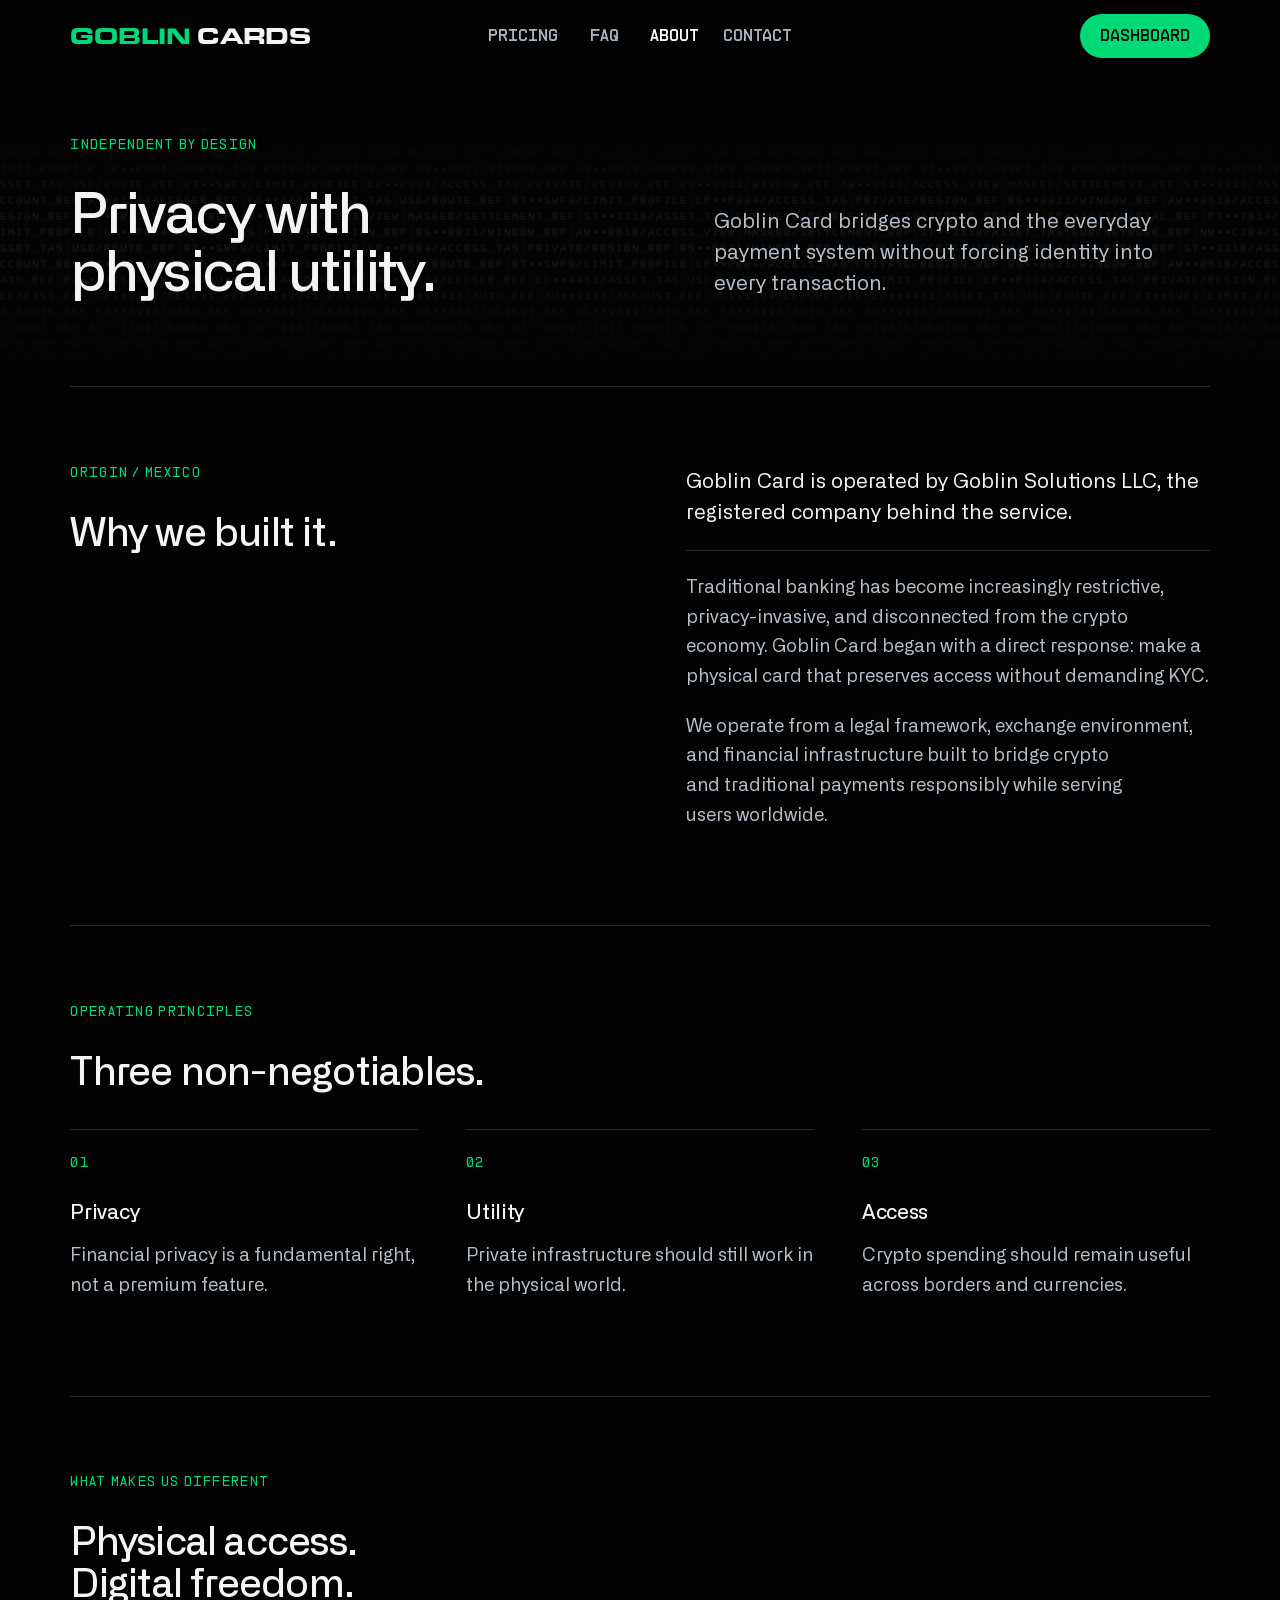
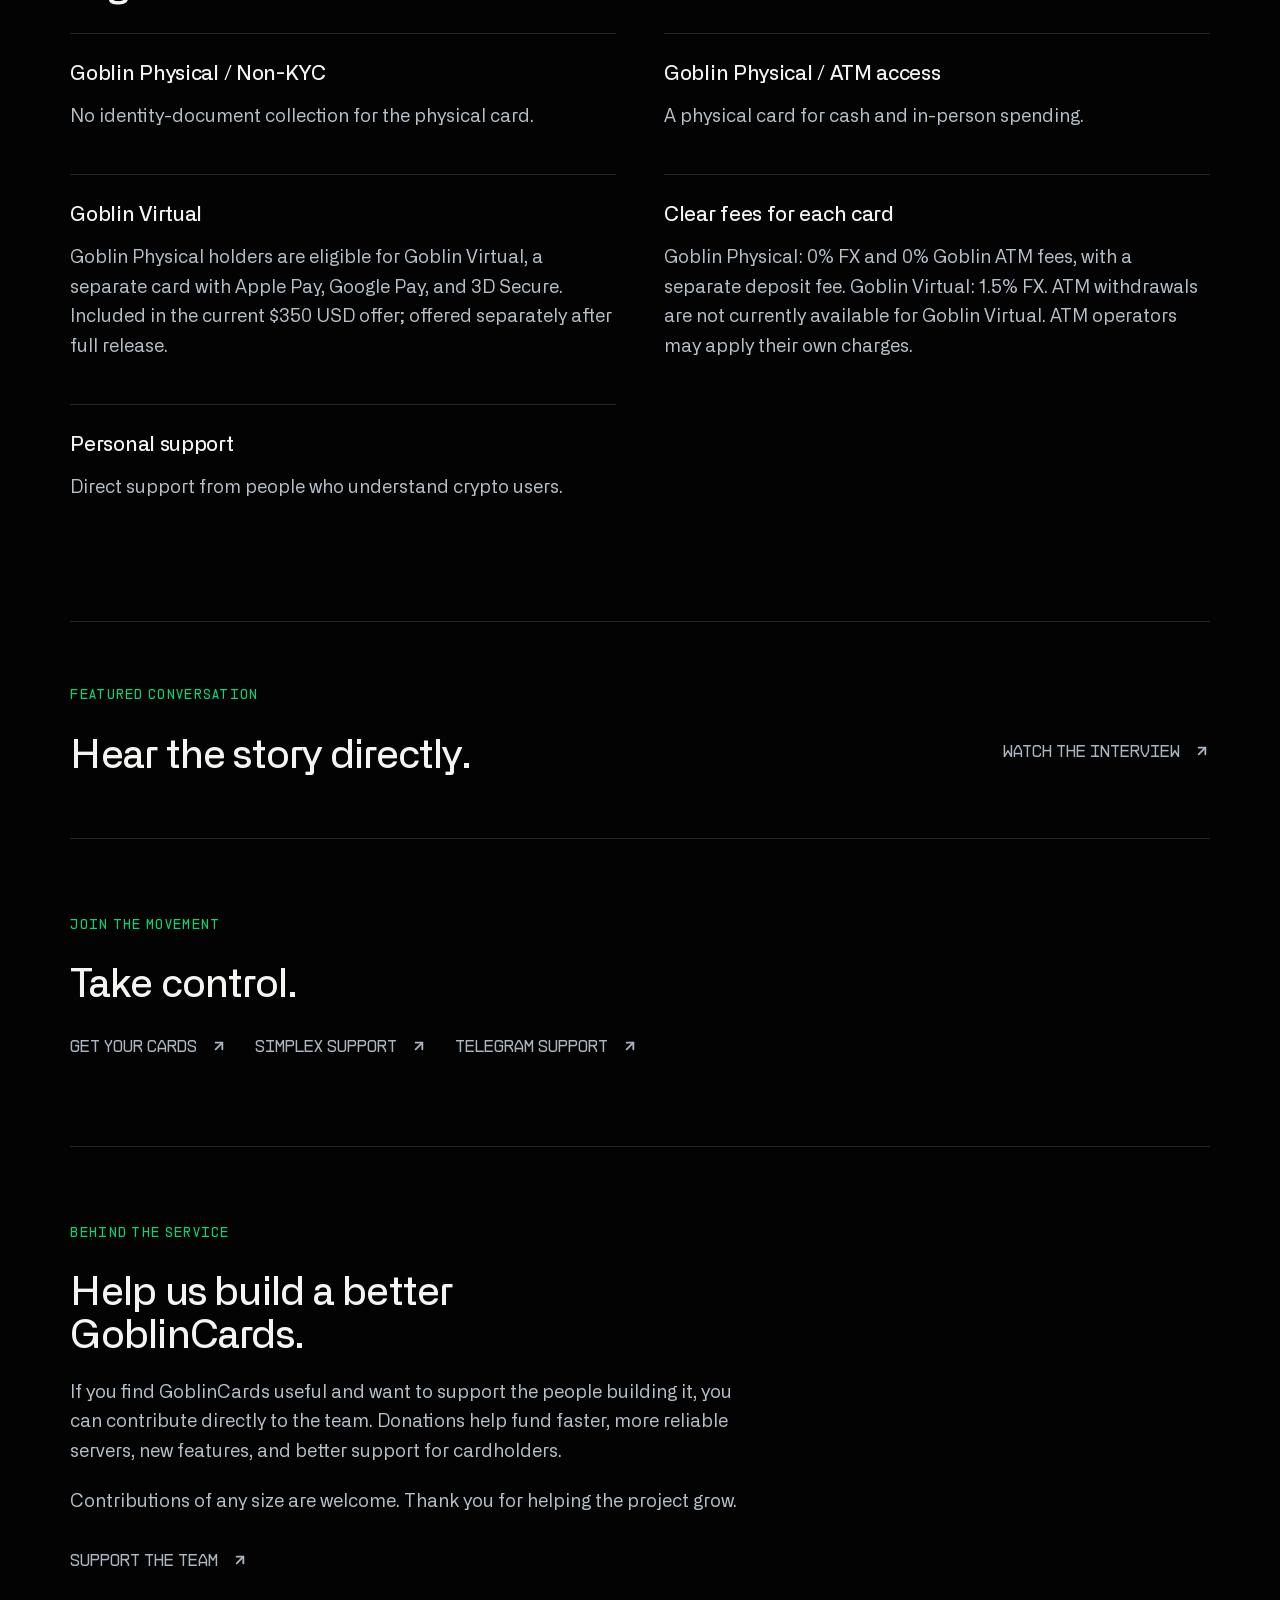
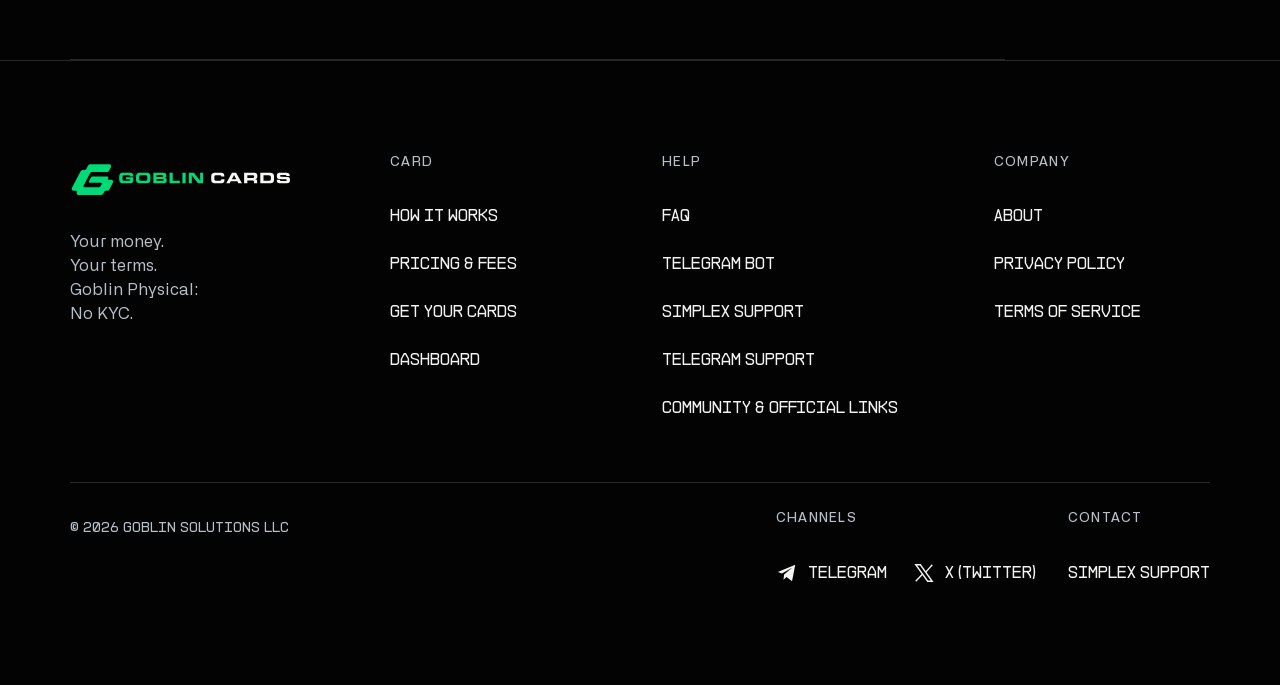
==== commit b37e509c: "Update site fonts and Goblin hero typography" ====
--- a/about/index.html
+++ b/about/index.html
@@ -1 +1 @@
-<!doctype html><html lang="en"><head><meta charset="utf-8"><meta name="viewport" content="width=device-width,initial-scale=1"><meta name="robots" content="noindex,nofollow"><title>About — Goblin Cards</title><meta name="description" content="Goblin Card bridges crypto and the everyday payment system without forcing identity into every transaction."><link rel="icon" href="../intro-mark.svg" type="image/svg+xml"><link rel="stylesheet" href="../sections.css"><link rel="stylesheet" href="../premium.css"><link rel="stylesheet" href="../site-pages.css"><link rel="stylesheet" href="../site-header.css"><link rel="stylesheet" href="../brand.css"><link rel="stylesheet" href="../data-code.css"><script defer src="../data-code.js"></script><link rel="preload" href="../fonts/brand/Telegraf-800.woff2" as="font" type="font/woff2" crossorigin><link rel="preload" href="../fonts/brand/Poppins-400.woff2" as="font" type="font/woff2" crossorigin><script defer src="../site-nav.js"></script><link rel="stylesheet" href="../persistent-header.css"><script defer src="../persistent-header.js"></script><link rel="stylesheet" href="../ui-icons.css"></head><body class="info-page" data-page="about"><a class="page-skip" href="#page-content">Skip to content</a><div class="header-flow-space" aria-hidden="true"></div><header class="site-header site-chrome site-persistent"><a class="brand" href="../" aria-label="Goblin Cards home"><span class="header-label"><span>GOBLIN</span> CARDS</span></a><nav id="site-menu" class="site-nav" aria-label="Main navigation"><a href="../pricing/"><span class="header-label">Pricing</span></a><a href="../faq/"><span class="header-label">FAQ</span></a><a href="../about/" aria-current="page"><span class="header-label">About</span></a><a href="../contact/"><span class="header-label">Contact</span></a></nav><a class="outline header-dashboard" href="https://app.goblincards.com/profile"><span class="header-label">Dashboard</span></a><button id="menu-toggle" type="button" aria-expanded="false" aria-controls="site-menu" aria-label="Open navigation"><span class="menu-glyph" aria-hidden="true"><svg class="ui-icon menu-open-icon" viewBox="0 0 24 24" aria-hidden="true" focusable="false"><use href="../assets/ui/icons.svg#menu"></use></svg><svg class="ui-icon menu-close-icon" viewBox="0 0 24 24" aria-hidden="true" focusable="false"><use href="../assets/ui/icons.svg#x"></use></svg></span><span class="nav-sr">Menu</span></button></header><main id="page-content" class="page-content page-about"><section class="page-lead lead-about"><div><p class="page-eyebrow">Independent by design</p><h1>Privacy with<br>physical utility.</h1></div><p class="page-intro">Goblin Card bridges crypto and the everyday payment system without forcing identity into every transaction.</p></section><section class="page-section editorial-split origin-story"><div><p class="page-eyebrow">Origin / Mexico</p><h2>Why we built it.</h2></div><div><p class="company-fact">Goblin Card is operated by Goblin Solutions LLC, the registered company behind the service.</p><p>Traditional banking has become increasingly restrictive, privacy-invasive, and disconnected from the crypto economy. Goblin Card began with a direct response: make a physical card that preserves access without demanding KYC.</p><p>We operate from a legal framework, exchange environment, and financial infrastructure built to bridge crypto and traditional payments responsibly while serving users worldwide.</p></div></section><section class="page-section"><p class="page-eyebrow">Operating principles</p><h2>Three non-negotiables.</h2><div class="principle-grid"><article><p class="page-eyebrow">01</p><h3>Privacy</h3><p>Financial privacy is a fundamental right, not a premium feature.</p></article><article><p class="page-eyebrow">02</p><h3>Utility</h3><p>Private infrastructure should still work in the physical world.</p></article><article><p class="page-eyebrow">03</p><h3>Access</h3><p>Crypto spending should remain useful across borders and currencies.</p></article></div></section><section class="page-section about-differences"><p class="page-eyebrow">What makes us different</p><h2>Physical access.<br>Digital freedom.</h2><ol class="difference-list"><li><h3>Goblin Physical / Non-KYC</h3><p>No identity-document collection for the physical card.</p></li><li><h3>Goblin Physical / ATM access</h3><p>A physical card for cash and in-person spending.</p></li><li><h3>Goblin Virtual</h3><p>Goblin Physical holders are eligible for Goblin Virtual, a separate card with Apple Pay, Google Pay, and 3D Secure. Included in the current $350 USD offer; offered separately after full release.</p></li><li><h3>Clear fees for each card</h3><p>Goblin Physical: 0% FX and 0% Goblin ATM fees, with a separate deposit fee. Goblin Virtual: 1.5% FX. ATM withdrawals are not currently available for Goblin Virtual. ATM operators may apply their own charges.</p></li><li><h3>Personal support</h3><p>Direct support from people who understand crypto users.</p></li></ol></section><section class="page-section interview-note"><p class="page-eyebrow">Featured conversation</p><h2>Hear the story directly.</h2><div class="page-actions"><a class="page-link" href="https://www.youtube.com/watch?v=OuHrvon2bnM">Watch the interview<span aria-hidden="true"><svg class="ui-icon" viewBox="0 0 24 24" aria-hidden="true" focusable="false"><use href="../assets/ui/icons.svg#arrow-up-right"></use></svg></span></a></div></section><section class="page-section page-closing"><p class="page-eyebrow">Join the movement</p><h2>Take control.</h2><div class="page-actions"><a class="page-link" href="https://app.goblincards.com/order">Get your cards<span aria-hidden="true"><svg class="ui-icon" viewBox="0 0 24 24" aria-hidden="true" focusable="false"><use href="../assets/ui/icons.svg#arrow-up-right"></use></svg></span></a><a class="page-link" href="https://smp15.simplex.im/a#_FERaDSXekZhfMrT5RLEw4Sqz9xyVVZjeBatS-NFcZI">SimpleX support<span aria-hidden="true"><svg class="ui-icon" viewBox="0 0 24 24" aria-hidden="true" focusable="false"><use href="../assets/ui/icons.svg#arrow-up-right"></use></svg></span></a><a class="page-link" href="https://telegram.me/banklessinlatam">Telegram support<span aria-hidden="true"><svg class="ui-icon" viewBox="0 0 24 24" aria-hidden="true" focusable="false"><use href="../assets/ui/icons.svg#arrow-up-right"></use></svg></span></a></div></section><section class="page-section contribution" id="support-the-project"><p class="page-eyebrow">Behind the service</p><h2 id="support-project-heading">Help us build a better GoblinCards.</h2><p class="page-prose">If you find GoblinCards useful and want to support the people building it, you can contribute directly to the team. Donations help fund faster, more reliable servers, new features, and better support for cardholders.</p><p class="page-prose">Contributions of any size are welcome. Thank you for helping the project grow.</p><div class="page-actions"><a class="page-link" href="https://app.goblincards.com/donate">Support the team<span aria-hidden="true"><svg class="ui-icon" viewBox="0 0 24 24" aria-hidden="true" focusable="false"><use href="../assets/ui/icons.svg#arrow-up-right"></use></svg></span></a></div></section></main><footer id="contact" class="site-footer"><div class="footer-content"><div class="footer-columns"><div class="footer-brand"><a href="../#home" aria-label="Goblin Cards home"><img src="../assets/section/footer-logo.svg" width="246" height="40" alt="Goblin Cards"></a><p>Your money.<br>Your terms.<br>Goblin Physical: No KYC.</p></div><nav class="footer-group" aria-label="card navigation"><h2>CARD</h2><a href="../#how-it-works">How it works</a><a href="../pricing/">Pricing & fees</a><a data-section-destination="order" href="https://app.goblincards.com/order">Get your cards</a><a data-section-destination="dashboard" href="https://app.goblincards.com/profile">Dashboard</a></nav><nav class="footer-group" aria-label="help navigation"><h2>HELP</h2><a href="../faq/">FAQ</a><a data-section-destination="telegramBot" href="https://t.me/goblindepbot">Telegram bot</a><a data-section-destination="simplex" href="https://smp15.simplex.im/a#_FERaDSXekZhfMrT5RLEw4Sqz9xyVVZjeBatS-NFcZI">SimpleX support</a><a data-section-destination="telegramSupport" href="https://telegram.me/banklessinlatam">Telegram support</a><a href="../contact/">Community & official links</a></nav><nav class="footer-group" aria-label="company navigation"><h2>COMPANY</h2><a href="../about/">About</a><a href="../privacy/">Privacy policy</a><a href="../terms/">Terms of service</a></nav></div><div class="footer-bottom"><p>© 2026 Goblin Solutions LLC</p><div class="footer-channels"><h2>CHANNELS</h2><div><a data-section-destination="telegram" href="https://t.me/bankless_society"><svg viewBox="0 0 24 24" aria-hidden="true"><path fill="currentColor" d="m21 3-3.5 18-6-4.7-3.3 3 .6-5.7L18 6 6.5 12.5 2 11z"/></svg>Telegram</a><a data-section-destination="twitter" href="https://x.com/Goblin_cards"><svg viewBox="0 0 24 24" aria-hidden="true"><path fill="none" stroke="currentColor" stroke-width="1.5" d="M3 3h5l13 18h-5L3 3zm0 18 7.5-8M14 11l7-8"/></svg>X (Twitter)</a></div></div><div class="footer-contact"><h2>CONTACT</h2><a data-section-destination="simplex" href="https://smp15.simplex.im/a#_FERaDSXekZhfMrT5RLEw4Sqz9xyVVZjeBatS-NFcZI"><svg viewBox="0 0 24 24" aria-hidden="true"><path fill="currentColor" d="m21 3-3.5 18-6-4.7-3.3 3 .6-5.7L18 6 6.5 12.5 2 11z"/></svg>SimpleX support</a></div></div></div></footer></body></html>+<!doctype html><html lang="en"><head><meta charset="utf-8"><meta name="viewport" content="width=device-width,initial-scale=1"><meta name="robots" content="noindex,nofollow"><title>About — Goblin Cards</title><meta name="description" content="Goblin Card bridges crypto and the everyday payment system without forcing identity into every transaction."><link rel="icon" href="../intro-mark.svg" type="image/svg+xml"><link rel="stylesheet" href="../sections.css"><link rel="stylesheet" href="../premium.css"><link rel="stylesheet" href="../site-pages.css"><link rel="stylesheet" href="../site-header.css"><link rel="stylesheet" href="../brand.css"><link rel="stylesheet" href="../data-code.css"><script defer src="../data-code.js"></script><link rel="preload" href="../fonts/hero-v2/allianceno-2-medium-7c0b33.woff2" as="font" type="font/woff2" crossorigin><link rel="preload" href="../fonts/hero-v2/allianceno-2-regular-b00815.woff2" as="font" type="font/woff2" crossorigin><script defer src="../site-nav.js"></script><link rel="stylesheet" href="../persistent-header.css"><script defer src="../persistent-header.js"></script><link rel="stylesheet" href="../ui-icons.css"></head><body class="info-page" data-page="about"><a class="page-skip" href="#page-content">Skip to content</a><div class="header-flow-space" aria-hidden="true"></div><header class="site-header site-chrome site-persistent"><a class="brand" href="../" aria-label="Goblin Cards home"><span class="header-label"><span>GOBLIN</span> CARDS</span></a><nav id="site-menu" class="site-nav" aria-label="Main navigation"><a href="../pricing/"><span class="header-label">Pricing</span></a><a href="../faq/"><span class="header-label">FAQ</span></a><a href="../about/" aria-current="page"><span class="header-label">About</span></a><a href="../contact/"><span class="header-label">Contact</span></a></nav><a class="outline header-dashboard" href="https://app.goblincards.com/profile"><span class="header-label">Dashboard</span></a><button id="menu-toggle" type="button" aria-expanded="false" aria-controls="site-menu" aria-label="Open navigation"><span class="menu-glyph" aria-hidden="true"><svg class="ui-icon menu-open-icon" viewBox="0 0 24 24" aria-hidden="true" focusable="false"><use href="../assets/ui/icons.svg#menu"></use></svg><svg class="ui-icon menu-close-icon" viewBox="0 0 24 24" aria-hidden="true" focusable="false"><use href="../assets/ui/icons.svg#x"></use></svg></span><span class="nav-sr">Menu</span></button></header><main id="page-content" class="page-content page-about"><section class="page-lead lead-about"><div><p class="page-eyebrow">Independent by design</p><h1>Privacy with<br>physical utility.</h1></div><p class="page-intro">Goblin Card bridges crypto and the everyday payment system without forcing identity into every transaction.</p></section><section class="page-section editorial-split origin-story"><div><p class="page-eyebrow">Origin / Mexico</p><h2>Why we built it.</h2></div><div><p class="company-fact">Goblin Card is operated by Goblin Solutions LLC, the registered company behind the service.</p><p>Traditional banking has become increasingly restrictive, privacy-invasive, and disconnected from the crypto economy. Goblin Card began with a direct response: make a physical card that preserves access without demanding KYC.</p><p>We operate from a legal framework, exchange environment, and financial infrastructure built to bridge crypto and traditional payments responsibly while serving users worldwide.</p></div></section><section class="page-section"><p class="page-eyebrow">Operating principles</p><h2>Three non-negotiables.</h2><div class="principle-grid"><article><p class="page-eyebrow">01</p><h3>Privacy</h3><p>Financial privacy is a fundamental right, not a premium feature.</p></article><article><p class="page-eyebrow">02</p><h3>Utility</h3><p>Private infrastructure should still work in the physical world.</p></article><article><p class="page-eyebrow">03</p><h3>Access</h3><p>Crypto spending should remain useful across borders and currencies.</p></article></div></section><section class="page-section about-differences"><p class="page-eyebrow">What makes us different</p><h2>Physical access.<br>Digital freedom.</h2><ol class="difference-list"><li><h3>Goblin Physical / Non-KYC</h3><p>No identity-document collection for the physical card.</p></li><li><h3>Goblin Physical / ATM access</h3><p>A physical card for cash and in-person spending.</p></li><li><h3>Goblin Virtual</h3><p>Goblin Physical holders are eligible for Goblin Virtual, a separate card with Apple Pay, Google Pay, and 3D Secure. Included in the current $350 USD offer; offered separately after full release.</p></li><li><h3>Clear fees for each card</h3><p>Goblin Physical: 0% FX and 0% Goblin ATM fees, with a separate deposit fee. Goblin Virtual: 1.5% FX. ATM withdrawals are not currently available for Goblin Virtual. ATM operators may apply their own charges.</p></li><li><h3>Personal support</h3><p>Direct support from people who understand crypto users.</p></li></ol></section><section class="page-section interview-note"><p class="page-eyebrow">Featured conversation</p><h2>Hear the story directly.</h2><div class="page-actions"><a class="page-link" href="https://www.youtube.com/watch?v=OuHrvon2bnM">Watch the interview<span aria-hidden="true"><svg class="ui-icon" viewBox="0 0 24 24" aria-hidden="true" focusable="false"><use href="../assets/ui/icons.svg#arrow-up-right"></use></svg></span></a></div></section><section class="page-section page-closing"><p class="page-eyebrow">Join the movement</p><h2>Take control.</h2><div class="page-actions"><a class="page-link" href="https://app.goblincards.com/order">Get your cards<span aria-hidden="true"><svg class="ui-icon" viewBox="0 0 24 24" aria-hidden="true" focusable="false"><use href="../assets/ui/icons.svg#arrow-up-right"></use></svg></span></a><a class="page-link" href="https://smp15.simplex.im/a#_FERaDSXekZhfMrT5RLEw4Sqz9xyVVZjeBatS-NFcZI">SimpleX support<span aria-hidden="true"><svg class="ui-icon" viewBox="0 0 24 24" aria-hidden="true" focusable="false"><use href="../assets/ui/icons.svg#arrow-up-right"></use></svg></span></a><a class="page-link" href="https://telegram.me/banklessinlatam">Telegram support<span aria-hidden="true"><svg class="ui-icon" viewBox="0 0 24 24" aria-hidden="true" focusable="false"><use href="../assets/ui/icons.svg#arrow-up-right"></use></svg></span></a></div></section><section class="page-section contribution" id="support-the-project"><p class="page-eyebrow">Behind the service</p><h2 id="support-project-heading">Help us build a better GoblinCards.</h2><p class="page-prose">If you find GoblinCards useful and want to support the people building it, you can contribute directly to the team. Donations help fund faster, more reliable servers, new features, and better support for cardholders.</p><p class="page-prose">Contributions of any size are welcome. Thank you for helping the project grow.</p><div class="page-actions"><a class="page-link" href="https://app.goblincards.com/donate">Support the team<span aria-hidden="true"><svg class="ui-icon" viewBox="0 0 24 24" aria-hidden="true" focusable="false"><use href="../assets/ui/icons.svg#arrow-up-right"></use></svg></span></a></div></section></main><footer id="contact" class="site-footer"><div class="footer-content"><div class="footer-columns"><div class="footer-brand"><a href="../#home" aria-label="Goblin Cards home"><img src="../assets/section/footer-logo.svg" width="246" height="40" alt="Goblin Cards"></a><p>Your money.<br>Your terms.<br>Goblin Physical: No KYC.</p></div><nav class="footer-group" aria-label="card navigation"><h2>CARD</h2><a href="../#how-it-works">How it works</a><a href="../pricing/">Pricing & fees</a><a data-section-destination="order" href="https://app.goblincards.com/order">Get your cards</a><a data-section-destination="dashboard" href="https://app.goblincards.com/profile">Dashboard</a></nav><nav class="footer-group" aria-label="help navigation"><h2>HELP</h2><a href="../faq/">FAQ</a><a data-section-destination="telegramBot" href="https://t.me/goblindepbot">Telegram bot</a><a data-section-destination="simplex" href="https://smp15.simplex.im/a#_FERaDSXekZhfMrT5RLEw4Sqz9xyVVZjeBatS-NFcZI">SimpleX support</a><a data-section-destination="telegramSupport" href="https://telegram.me/banklessinlatam">Telegram support</a><a href="../contact/">Community & official links</a></nav><nav class="footer-group" aria-label="company navigation"><h2>COMPANY</h2><a href="../about/">About</a><a href="../privacy/">Privacy policy</a><a href="../terms/">Terms of service</a></nav></div><div class="footer-bottom"><p>© 2026 Goblin Solutions LLC</p><div class="footer-channels"><h2>CHANNELS</h2><div><a data-section-destination="telegram" href="https://t.me/bankless_society"><svg viewBox="0 0 24 24" aria-hidden="true"><path fill="currentColor" d="m21 3-3.5 18-6-4.7-3.3 3 .6-5.7L18 6 6.5 12.5 2 11z"/></svg>Telegram</a><a data-section-destination="twitter" href="https://x.com/Goblin_cards"><svg viewBox="0 0 24 24" aria-hidden="true"><path fill="none" stroke="currentColor" stroke-width="1.5" d="M3 3h5l13 18h-5L3 3zm0 18 7.5-8M14 11l7-8"/></svg>X (Twitter)</a></div></div><div class="footer-contact"><h2>CONTACT</h2><a data-section-destination="simplex" href="https://smp15.simplex.im/a#_FERaDSXekZhfMrT5RLEw4Sqz9xyVVZjeBatS-NFcZI"><svg viewBox="0 0 24 24" aria-hidden="true"><path fill="currentColor" d="m21 3-3.5 18-6-4.7-3.3 3 .6-5.7L18 6 6.5 12.5 2 11z"/></svg>SimpleX support</a></div></div></div></footer></body></html>
--- a/premium.css
+++ b/premium.css
@@ -17,9 +17,6 @@
  --gc-type-question:clamp(18px,1.4vw,20px);
  --gc-type-numeric:64px;
 }
-@media(min-width:1251px) and (max-width:1400px){
- #next-section{--gc-type-section:var(--gc-type-section-narrow)}
-}
 @media(max-width:700px){
  #next-section,#how-it-works,#faq,#contact{--gc-type-lead:18px;--gc-type-body:16px;--gc-type-numeric:60px}
 }
@@ -33,95 +30,146 @@
 
 
 
-/* Account and Process share an editorial rail; their right-hand modules keep their own grids. */
-#next-section,#how-it-works{
- --post-editorial-tracks:minmax(0,36%) minmax(0,1fr);
- --post-editorial-gap:24px;
- --post-editorial-inset:28px;
- --post-editorial-copy:32ch;
-}
-#next-section .av4,#how-it-works .how-wrap{display:grid;grid-template-columns:var(--post-editorial-tracks);gap:var(--post-editorial-gap)}
-#next-section .av4{width:100%;margin:0}
-#next-section .av4-intro,#how-it-works .how-intro{min-width:0;padding-inline-end:var(--post-editorial-inset)}
-#next-section .av4-intro{padding-block:0;justify-content:center}
-#next-section .av4-intro .section-label,#next-section .av4 #account-title,
-#how-it-works .how-intro .info-label,#how-it-works .how-intro h2{inline-size:100%;max-inline-size:100%}
-#next-section.account-section .av4 #account-title{margin-bottom:24px}
-#next-section .av4 .av4-description{font-size:var(--gc-type-lead);font-weight:400;line-height:1.55;letter-spacing:0;color:var(--post-muted);inline-size:100%;max-inline-size:var(--post-editorial-copy)}
-#next-section .av4 h3{font-size:var(--gc-type-module);font-weight:600;line-height:1.3;letter-spacing:-.015em;margin-bottom:16px}
-#next-section .av4 p{font-size:var(--gc-type-ui);font-weight:400;line-height:1.5;letter-spacing:0;text-wrap:pretty}
-#next-section .av4 .section-label,#how-it-works .info-label,#faq .info-label{font:400 var(--gc-type-label)/1.5 var(--gc-type-family);letter-spacing:.1em;text-transform:uppercase;margin-bottom:20px;color:var(--post-accent)}
-#next-section.account-section .av4 #account-title,#how-it-works .how-intro h2,#faq .faq-header h2{font-size:var(--gc-type-section);font-weight:700;line-height:1.08;letter-spacing:-.04em;white-space:normal;color:var(--post-text)}
-#next-section #account-title span,#how-it-works .how-intro em,#faq .faq-header h2 span{color:var(--post-accent)}
-#how-it-works .how-intro>p:last-child{font-size:var(--gc-type-lead);font-weight:400;line-height:1.55;letter-spacing:0;inline-size:100%;max-inline-size:var(--post-editorial-copy)}
-#how-it-works .how-step h3{font-size:var(--gc-type-module);font-weight:600;line-height:1.3;letter-spacing:-.015em}
-#how-it-works .how-step div>p{font-size:var(--gc-type-body);font-weight:400;line-height:1.65;letter-spacing:0;text-wrap:pretty}
-#faq .faq-item button{font-size:var(--gc-type-question);font-weight:500;line-height:1.45;letter-spacing:-.01em;min-height:48px}
-#faq .faq-answer p{font-size:var(--gc-type-body);font-weight:400;line-height:1.65;letter-spacing:0;max-width:58ch;margin-top:16px;text-wrap:pretty}
+#next-section,#how-it-works {
+  --home-panel-section-title: clamp(28px, 3.2vw, 56px);
+  --home-panel-title: clamp(19px, 1.45vw, 25px);
+}
+@media (max-width: 700px) {
+  #next-section,#how-it-works { --home-panel-section-title: clamp(28px, 8vw, 42px); }
+}
+
+/* How It Works uses the shared page gutters and an independent step grid. */
+#how-it-works.how-section { min-height: 0; }
+#how-it-works .how-wrap { display: block; }
+#how-it-works .how-heading { margin-bottom: clamp(34px, 5vw, 90px); }
+#how-it-works .how-heading p {
+  margin: 0 0 12px;
+  color: var(--post-accent);
+  font: 600 clamp(13px, 1vw, 17px)/1.45 var(--brand-body);
+}
+#how-it-works .how-heading h2 {
+  margin: 0;
+  color: var(--post-text);
+  font: 800 var(--home-panel-section-title)/1 var(--brand-heading);
+  letter-spacing: -.025em;
+}
+#how-it-works .how-heading h2 span { color: var(--post-accent); }
+#how-it-works .how-cards {
+  display: grid;
+  grid-template-columns: repeat(3, minmax(0, 1fr));
+  gap: clamp(12px, 1.2vw, 20px);
+  margin: 0;
+  padding: 0;
+  list-style: none;
+}
+#how-it-works .how-cards li {
+  position: relative;
+  padding: clamp(25px, 2.45vw, 44px) clamp(24px, 3.15vw, 55px);
+  background: #0e0e0e;
+  border: 1px solid #ffffff08;
+}
+#how-it-works .how-cards li::before {
+  position: absolute;
+  inset: -1px auto auto -1px;
+  width: clamp(80px, 7.9vw, 140px);
+  height: clamp(4px, .42vw, 7px);
+  background: var(--post-accent);
+  content: "";
+}
+#how-it-works .how-number {
+  display: block;
+  margin-bottom: clamp(17px, 1.55vw, 27px);
+  color: #93969b;
+  font: 500 clamp(19px, 1.65vw, 29px)/1.25 var(--brand-body);
+  font-variant-numeric: tabular-nums;
+}
+#how-it-works .how-cards h3 {
+  margin: 0 0 clamp(14px, 1.5vw, 25px);
+  font: 800 var(--home-panel-title)/1.1 var(--brand-heading);
+  letter-spacing: -.02em;
+}
+#how-it-works .how-cards p {
+  margin: 0;
+  color: var(--post-muted);
+  font: 400 clamp(16px, 1.24vw, 22px)/1.45 var(--brand-body);
+  max-inline-size: 32ch;
+  text-wrap: pretty;
+}
+@media (max-width: 1000px) {
+  #how-it-works .how-cards { grid-template-columns: minmax(0, 1fr); }
+  #how-it-works .how-desktop-break { display: none; }
+  #how-it-works .how-cards p { max-inline-size: 42ch; }
+}
+@media (max-width: 600px) {
+  #how-it-works .how-cards li { padding: 22px 20px; }
+}
+
  #contact .footer-group a{font-size:var(--gc-type-ui);font-weight:400;line-height:1.5;letter-spacing:0;min-height:44px;display:flex;align-items:center;margin-bottom:4px}
 #contact .footer-brand p{font-size:var(--gc-type-ui);font-weight:400;line-height:1.5;letter-spacing:0;max-width:20ch;color:var(--post-muted)}
 #contact h2{font-size:var(--gc-type-label);font-weight:400;line-height:1.5;letter-spacing:.1em;text-transform:uppercase;color:var(--post-muted)}
 #contact .footer-bottom a{font-size:var(--gc-type-ui);font-weight:400;line-height:1.5;letter-spacing:0;min-height:44px}
-@media(max-width:1250px){
- #next-section,#how-it-works{--post-editorial-tracks:minmax(0,1fr);--post-editorial-gap:40px;--post-editorial-inset:0px}
- #next-section .av4-intro,#how-it-works .how-intro{max-inline-size:38rem}
- #how-it-works .how-step div>p{max-inline-size:60ch}
-}
-@media(max-width:700px){
-
-
-
- #next-section,#how-it-works{--post-editorial-gap:32px}
-}
-
-
-#next-section .av4{--av-line:#ffffff30}
-#next-section .av4-grid{gap:20px}
-#next-section .av4-module{border-color:var(--av-line);border-radius:16px;background:#0c100c;box-shadow:none;padding:24px;min-height:0}
-#next-section .av4-balance-body{grid-template-columns:128px minmax(0,1fr);gap:24px;margin-bottom:24px}
-#next-section .av4-count{min-height:116px;border-color:var(--post-line)}
-#next-section .av4-count strong{font-size:var(--gc-type-numeric);font-weight:700;line-height:1;letter-spacing:-.055em;font-variant-numeric:tabular-nums}
-#next-section .av4-count>span{font-size:var(--gc-type-ui);font-weight:400;line-height:1.5;letter-spacing:0}
-#next-section .av4-products li,#next-section .av4-security li{font-size:var(--gc-type-ui);font-weight:400;line-height:1.5;letter-spacing:0;gap:14px}
-#next-section .av4-products li+li,#next-section .av4-security li+li{border-color:var(--post-line)}
-#next-section .av4-actions{gap:8px}
-#next-section .av4-actions>span{width:30px;height:32px;font-size:23px;border-radius:8px;background:#1c231c}
-#next-section .av4-security h3{white-space:normal;margin-bottom:16px}
-#next-section .av4 .av4-icon{width:30px;height:30px}
-#next-section .av4-security li{min-height:52px}
-#next-section .av4-security p{margin-top:16px}
-#next-section .av4-notification{background:#202720;border-radius:12px}
-#next-section .av4-code-dots i{width:10px;height:10px}
-#next-section .av4-home h3{margin-bottom:16px}
-#next-section .av4-apps{gap:12px}
-#next-section .av4-app{width:52px;height:56px;border-radius:14px}
-#next-section .av4-app-brand{border-width:2px}
-#next-section .av4-app-brand img{width:36px;height:36px}
-#next-section .av4-home-body{gap:16px}
-#next-section .av4-home-body p{padding-left:16px;border-color:var(--post-line)}
-#next-section .av4-invite{grid-template-columns:36px minmax(0,1fr);gap:8px 16px;padding:16px 20px}
-#next-section .av4-invite .av4-chain{width:36px;height:36px;padding:0;border:0;grid-row:1/3}
-#next-section .av4-invite h3{font-size:var(--gc-type-ui);font-weight:600;line-height:1.5;letter-spacing:0;margin-bottom:4px}
-#next-section .av4-invite-links{grid-column:2;gap:8px 24px}
-#next-section .av4-invite p,#next-section .av4-invite-links a{font-size:var(--gc-type-ui);font-weight:400;line-height:1.5;letter-spacing:0}
-#next-section .av4 .av4-cta{min-height:48px;font-size:var(--gc-type-action);font-weight:600;line-height:1.4;letter-spacing:0;gap:16px;padding-left:20px;margin-top:28px}
-#next-section .av4 .av4-cta .arrow{width:40px;height:40px;font-size:23px}
-#how-it-works.how-section,#faq.faq-section{background:#020502}
-#how-it-works::before,#how-it-works::after,#faq::before,#faq::after{content:none}
-#how-it-works .how-intro{display:block;padding-block-start:48px;margin:0}
-@media(max-width:1250px){#how-it-works .how-intro{padding-block-start:0}}
-#how-it-works .how-intro .info-label{margin-bottom:28px}
-#how-it-works .how-intro>p:last-child{margin:24px 0 0;color:var(--post-muted)}
-#how-it-works .how-step{grid-template-columns:88px minmax(0,1fr);gap:24px;padding:32px 0;border-color:var(--post-line)}
-#how-it-works .step-index{font:400 var(--gc-type-label)/1.5 var(--gc-type-family);letter-spacing:.1em;text-transform:uppercase;border-right:1px solid var(--post-line);min-height:72px;color:var(--post-accent);padding:4px 12px 0 0}
-#how-it-works .how-step>div{display:block}
-#how-it-works .how-step h3{margin:0 0 12px;max-width:24ch}
-#how-it-works .how-step div>p{margin:0;color:var(--post-muted)}
-#how-it-works .how-links{border:0;padding-top:12px;gap:12px 24px;margin:0;font-size:var(--gc-type-action);font-weight:400;line-height:1.5;letter-spacing:0;flex-wrap:wrap}
-#faq .faq-header{padding-bottom:40px;gap:32px}
-#faq .faq-header>a{font-size:var(--gc-type-action);font-weight:400;line-height:1.5;letter-spacing:0;padding-bottom:0;min-height:44px;display:inline-flex;align-items:center}
-#faq .faq-item{border-color:var(--post-line);padding:20px 0}
-#faq .faq-answer p{color:var(--post-muted)}
+
+
+/* Homepage FAQ keeps its existing accordion state and the shared homepage gutters. */
+body:not(.info-page) #faq.faq-section {
+  min-height: 0;
+  padding-block-start: max(clamp(64px, 7vw, 112px), calc(var(--chrome-height) + var(--chrome-anchor-gap)));
+}
+body:not(.info-page) #faq .faq-header {
+  display: block;
+  padding: 0;
+  margin-bottom: clamp(32px, 3.5vw, 58px);
+}
+body:not(.info-page) #faq .faq-header .section-frame, .section-frame {
+  display: inline-block;
+  margin: 0;
+  padding: var(--section-frame-pad, clamp(9px, .85vw, 14px) clamp(16px, 1.4vw, 24px));
+  border: 1px solid #ffffff26;
+  background: #151515;
+  box-shadow: 5px 5px 0 var(--post-accent, var(--brand-accent));
+  color: var(--post-text, #f4f5f2);
+  font: 800 var(--section-frame-size, clamp(32px, 2.85vw, 46px))/1 var(--brand-heading);
+  letter-spacing: -.025em;
+}
+body:not(.info-page) #faq .faq-list {
+  border-bottom: 1px solid #ffffff50;
+}
+body:not(.info-page) #faq .faq-item {
+  border-top: 1px solid #ffffff50;
+  padding: 0;
+}
+body:not(.info-page) #faq .faq-item button {
+  min-height: clamp(72px, 6.3vw, 105px);
+  padding: clamp(16px, 1.5vw, 25px) 0;
+  gap: clamp(16px, 2vw, 32px);
+  font: 600 clamp(17px, 1.6vw, 26px)/1.4 var(--brand-body);
+  letter-spacing: -.02em;
+}
+body:not(.info-page) #faq .faq-item button:focus-visible { outline-offset: -3px; }
+body:not(.info-page) #faq .home-faq-toggle {
+  display: grid;
+  place-items: center;
+  flex: 0 0 28px;
+}
+body:not(.info-page) #faq .home-faq-toggle .ui-icon {
+  width: 28px;
+  height: 28px;
+}
+body:not(.info-page) #faq .home-faq-minus,
+body:not(.info-page) #faq button[aria-expanded="true"] .home-faq-plus { display: none; }
+body:not(.info-page) #faq button[aria-expanded="true"] .home-faq-minus { display: block; }
+body:not(.info-page) #faq .faq-answer { transition: grid-template-rows 240ms ease, opacity 180ms ease; }
+body:not(.info-page) #faq .faq-answer p {
+  max-inline-size: 64ch;
+  margin: 0 0 14px;
+  color: var(--post-muted);
+  font: 400 var(--gc-type-body)/1.65 var(--brand-body);
+  text-wrap: pretty;
+}
+body:not(.info-page) #faq .faq-answer p:last-child { margin-bottom: clamp(22px, 2vw, 34px); }
+
+#faq.faq-section{background:#020502}
+#faq::before,#faq::after{content:none}
 #contact .footer-columns{grid-template-columns:1.2fr 1fr 1.25fr .9fr;gap:32px}
 #contact .footer-group{border:0;padding:0}
 #contact .footer-brand img{width:220px;max-width:100%}
@@ -131,38 +179,19 @@
 #contact .footer-contact{border:0;padding:0}
 #contact .footer-contact svg{display:none}
 #contact .footer-bottom>p{color:var(--post-muted);font-size:var(--gc-type-small);font-weight:400;line-height:1.5;letter-spacing:0}
-#next-section a,#how-it-works a,#faq a,#faq button,#contact a{transition:color 150ms ease-out,background-color 150ms ease-out,border-color 150ms ease-out}
-#next-section a:focus-visible,#how-it-works a:focus-visible,#faq a:focus-visible,#faq button:focus-visible,#contact a:focus-visible{outline:2px solid var(--post-accent);outline-offset:5px}
-#how-it-works .how-links a,#faq .faq-header>a,#contact :is(.footer-group,.footer-bottom) a{color:var(--text-link)}
-#how-it-works .how-links a:is(:hover,:focus-visible),#faq .faq-header>a:is(:hover,:focus-visible),#contact :is(.footer-group,.footer-bottom) a:is(:hover,:focus-visible){color:var(--text-link-active)}
+#next-section a,#faq a,#faq button,#contact a{transition:color 150ms ease-out,background-color 150ms ease-out,border-color 150ms ease-out}
+#next-section a:focus-visible,#faq a:focus-visible,#faq button:focus-visible,#contact a:focus-visible{outline:2px solid var(--post-accent);outline-offset:5px}
 #faq button:hover{color:var(--post-accent)}
-#faq .faq-answer{transition:grid-template-rows 240ms ease,opacity 180ms ease}
-@media(max-width:1100px){
- #how-it-works .how-intro .info-label{margin-bottom:24px}
- #how-it-works .how-step{grid-template-columns:80px minmax(0,1fr);gap:24px}
-}
 @media(max-width:1000px){
  #contact .footer-columns{grid-template-columns:1fr 1fr;gap:40px}
 }
 @media(max-width:600px){
- #next-section .av4-module{padding:22px}
- #next-section .av4-balance-body{grid-template-columns:1fr;gap:16px}
- #next-section .av4-count{min-height:0;padding-bottom:20px}
- #next-section .av4-home-body{grid-template-columns:1fr;gap:20px}
- #next-section .av4-home-body p{padding:20px 0 0}
- #next-section .av4-invite{grid-template-columns:32px minmax(0,1fr);gap:12px}
- #next-section .av4-invite .av4-chain{width:28px;grid-row:1}
- #next-section .av4-invite-copy p,#next-section .av4-invite-links{grid-column:1/-1}
- #how-it-works .how-step{grid-template-columns:72px minmax(0,1fr);gap:8px;padding:28px 0}
- #how-it-works .step-index{letter-spacing:.04em;padding-right:8px}
- #how-it-works .how-links{gap:8px 24px}
- #faq .faq-header{display:block}
- #faq .faq-item{padding:18px 0}
  #contact .footer-columns{gap:32px 24px}
  #contact .footer-brand{grid-column:1/-1}
 }
 @media(prefers-reduced-motion:reduce){
- #next-section a,#how-it-works a,#faq a,#faq button,#contact a,#faq .faq-answer,#faq .faq-chevron{transition:none}
+ body:not(.info-page) #faq .faq-answer{transition:none}
+ #next-section a,#faq a,#faq button,#contact a,#faq .faq-answer{transition:none}
 }
 
 /* Background continuity: opaque coordinated surfaces cover the legacy fixed atmosphere. */
--- a/brand.css
+++ b/brand.css
@@ -5,7 +5,7 @@
 @font-face{font-family:Poppins;src:url('fonts/brand/Poppins-700.woff2') format('woff2');font-weight:700;font-style:normal;font-display:swap}
 @font-face{font-family:'PP Telegraf';src:url('fonts/brand/Telegraf-400.woff2') format('woff2');font-weight:400;font-style:normal;font-display:swap}
 @font-face{font-family:'PP Telegraf';src:url('fonts/brand/Telegraf-800.woff2') format('woff2');font-weight:800;font-style:normal;font-display:swap}
-:root{--brand-accent:#00da76;--brand-hover:#20e68e;--brand-subtle:#00da7614;--brand-border:#00da7666;--brand-focus:#00da76;--brand-muted:#00da76;--brand-heading:'PP Telegraf',Arial,sans-serif;--brand-body:Poppins,Arial,sans-serif}
+:root{--brand-accent:#00da76;--brand-hover:#20e68e;--brand-subtle:#00da7614;--brand-border:#00da7666;--brand-focus:#00da76;--brand-muted:#00da76;--brand-heading:'Alliance No 2',Arial,sans-serif;--brand-body:'Alliance No 2',Arial,sans-serif;--brand-ui:'Montech',Consolas,monospace;--gc-type-family:'Alliance No 2',Arial,sans-serif}
 html,body,body.info-page{font-family:var(--brand-body);font-synthesis:none}
 button,input,select,textarea{font-family:var(--brand-body);font-synthesis:none}
 h1,h2{font-family:var(--brand-heading);font-weight:400}
@@ -17,3 +17,21 @@
 .site-header.site-chrome .brand{font-family:Eurostile,Arial,sans-serif;font-weight:700}
 .arrow{font-family:Arial,sans-serif;font-weight:400}
 strong,b{font-weight:700}
+
+@font-face {font-family:'Alliance No 2';src:url('fonts/hero-v2/allianceno-2-regular-b00815.woff2') format('woff2');font-weight:400;font-style:normal;font-display:swap;}
+@font-face {font-family:'Alliance No 2';src:url('fonts/hero-v2/allianceno-2-medium-7c0b33.woff2') format('woff2');font-weight:500;font-style:normal;font-display:swap;}
+@font-face {font-family:'Montech';src:url('fonts/hero-v2/montechv02-medium-5544d7.woff2') format('woff2');font-weight:500;font-style:normal;font-display:swap;}
+@font-face {font-family:'Montech';src:url('fonts/hero-v2/montechv02-regular-f3bb31.woff2') format('woff2');font-weight:400;font-style:normal;font-display:swap;}
+/* Shared typography: only font roles/weights change; component geometry is retained. */
+body :is(h1,h2,h3,h4,h5,h6),
+body #next-section .av4 :is(h2,h3),
+body #how-it-works :is(h2,h3),
+body #faq .faq-header h2 {font-family:var(--brand-heading);font-weight:500!important;font-synthesis:none;}
+body :is(#next-section,#how-it-works,#faq,#contact,.site-footer) {font-family:var(--brand-body);}
+body :is(strong,b) {font-weight:500;}
+body :is(button,input,select,textarea,.pill,.outline,.page-link,.page-actions,.av4-cta,.av4-invite-links,.how-links,.footer-group a,.footer-bottom,.legal-toc,.step-index,.how-number,.page-eyebrow,.info-label,.section-label,.av4-count,.legal-facts p:first-child) {font-family:var(--brand-ui);}
+body .site-header.site-chrome :is(.site-nav,.header-dashboard) {font-family:var(--brand-ui);font-weight:500;}
+body #next-section .av4 .section-label,
+body #how-it-works .how-heading > p {font-family:var(--brand-ui);}
+body #next-section .av4-count {font-weight:500;}
+body :is(.faq-item button,.page-question) {font-family:var(--brand-heading);font-weight:500;}
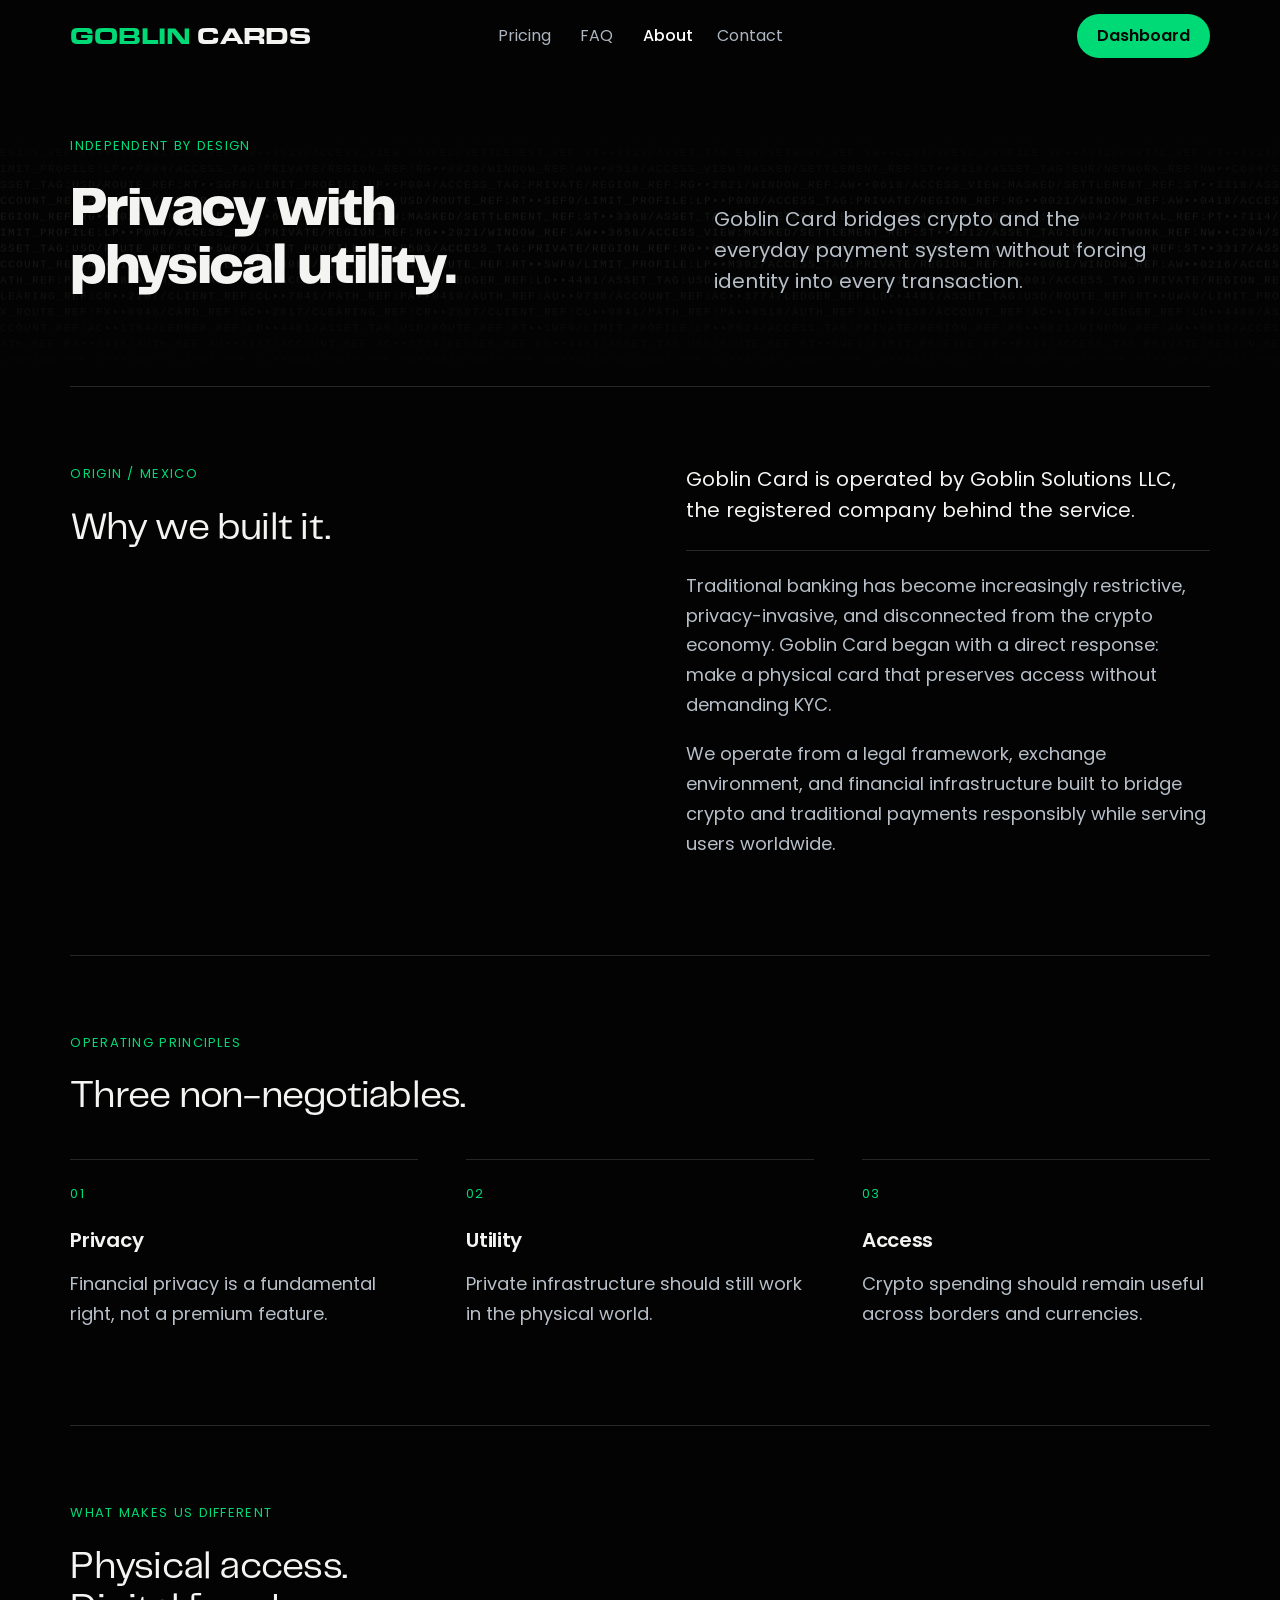
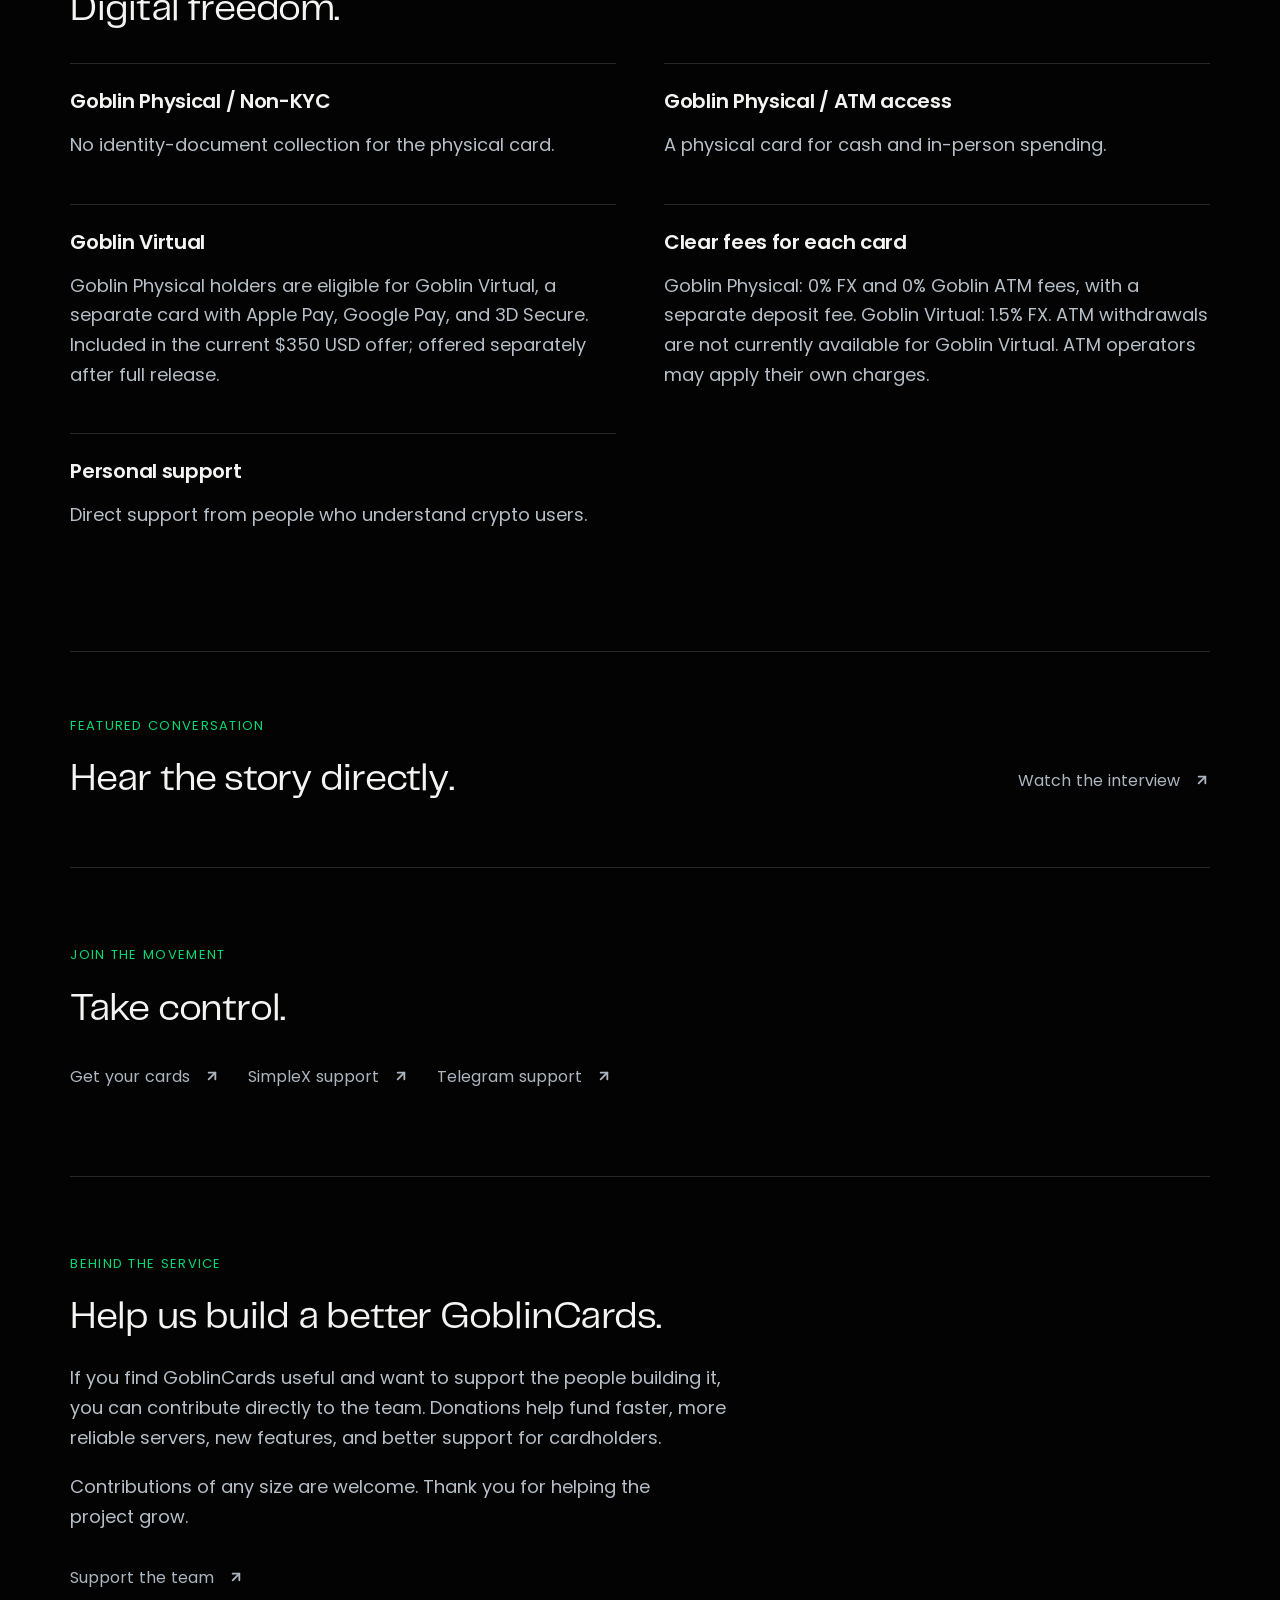
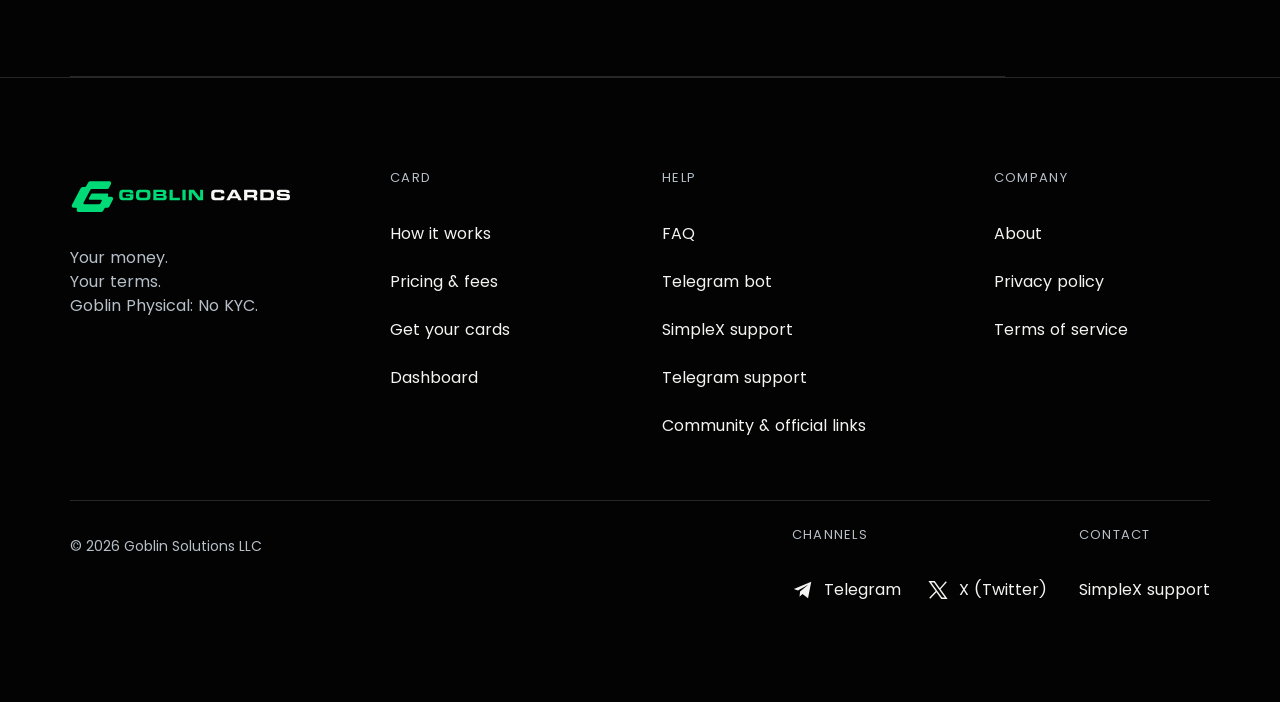
==== commit 41b328e1: "Restore glass hero with Goblin title and original site styling" ====
--- a/about/index.html
+++ b/about/index.html
@@ -1 +1 @@
-<!doctype html><html lang="en"><head><meta charset="utf-8"><meta name="viewport" content="width=device-width,initial-scale=1"><meta name="robots" content="noindex,nofollow"><title>About — Goblin Cards</title><meta name="description" content="Goblin Card bridges crypto and the everyday payment system without forcing identity into every transaction."><link rel="icon" href="../intro-mark.svg" type="image/svg+xml"><link rel="stylesheet" href="../sections.css"><link rel="stylesheet" href="../premium.css"><link rel="stylesheet" href="../site-pages.css"><link rel="stylesheet" href="../site-header.css"><link rel="stylesheet" href="../brand.css"><link rel="stylesheet" href="../data-code.css"><script defer src="../data-code.js"></script><link rel="preload" href="../fonts/hero-v2/allianceno-2-medium-7c0b33.woff2" as="font" type="font/woff2" crossorigin><link rel="preload" href="../fonts/hero-v2/allianceno-2-regular-b00815.woff2" as="font" type="font/woff2" crossorigin><script defer src="../site-nav.js"></script><link rel="stylesheet" href="../persistent-header.css"><script defer src="../persistent-header.js"></script><link rel="stylesheet" href="../ui-icons.css"></head><body class="info-page" data-page="about"><a class="page-skip" href="#page-content">Skip to content</a><div class="header-flow-space" aria-hidden="true"></div><header class="site-header site-chrome site-persistent"><a class="brand" href="../" aria-label="Goblin Cards home"><span class="header-label"><span>GOBLIN</span> CARDS</span></a><nav id="site-menu" class="site-nav" aria-label="Main navigation"><a href="../pricing/"><span class="header-label">Pricing</span></a><a href="../faq/"><span class="header-label">FAQ</span></a><a href="../about/" aria-current="page"><span class="header-label">About</span></a><a href="../contact/"><span class="header-label">Contact</span></a></nav><a class="outline header-dashboard" href="https://app.goblincards.com/profile"><span class="header-label">Dashboard</span></a><button id="menu-toggle" type="button" aria-expanded="false" aria-controls="site-menu" aria-label="Open navigation"><span class="menu-glyph" aria-hidden="true"><svg class="ui-icon menu-open-icon" viewBox="0 0 24 24" aria-hidden="true" focusable="false"><use href="../assets/ui/icons.svg#menu"></use></svg><svg class="ui-icon menu-close-icon" viewBox="0 0 24 24" aria-hidden="true" focusable="false"><use href="../assets/ui/icons.svg#x"></use></svg></span><span class="nav-sr">Menu</span></button></header><main id="page-content" class="page-content page-about"><section class="page-lead lead-about"><div><p class="page-eyebrow">Independent by design</p><h1>Privacy with<br>physical utility.</h1></div><p class="page-intro">Goblin Card bridges crypto and the everyday payment system without forcing identity into every transaction.</p></section><section class="page-section editorial-split origin-story"><div><p class="page-eyebrow">Origin / Mexico</p><h2>Why we built it.</h2></div><div><p class="company-fact">Goblin Card is operated by Goblin Solutions LLC, the registered company behind the service.</p><p>Traditional banking has become increasingly restrictive, privacy-invasive, and disconnected from the crypto economy. Goblin Card began with a direct response: make a physical card that preserves access without demanding KYC.</p><p>We operate from a legal framework, exchange environment, and financial infrastructure built to bridge crypto and traditional payments responsibly while serving users worldwide.</p></div></section><section class="page-section"><p class="page-eyebrow">Operating principles</p><h2>Three non-negotiables.</h2><div class="principle-grid"><article><p class="page-eyebrow">01</p><h3>Privacy</h3><p>Financial privacy is a fundamental right, not a premium feature.</p></article><article><p class="page-eyebrow">02</p><h3>Utility</h3><p>Private infrastructure should still work in the physical world.</p></article><article><p class="page-eyebrow">03</p><h3>Access</h3><p>Crypto spending should remain useful across borders and currencies.</p></article></div></section><section class="page-section about-differences"><p class="page-eyebrow">What makes us different</p><h2>Physical access.<br>Digital freedom.</h2><ol class="difference-list"><li><h3>Goblin Physical / Non-KYC</h3><p>No identity-document collection for the physical card.</p></li><li><h3>Goblin Physical / ATM access</h3><p>A physical card for cash and in-person spending.</p></li><li><h3>Goblin Virtual</h3><p>Goblin Physical holders are eligible for Goblin Virtual, a separate card with Apple Pay, Google Pay, and 3D Secure. Included in the current $350 USD offer; offered separately after full release.</p></li><li><h3>Clear fees for each card</h3><p>Goblin Physical: 0% FX and 0% Goblin ATM fees, with a separate deposit fee. Goblin Virtual: 1.5% FX. ATM withdrawals are not currently available for Goblin Virtual. ATM operators may apply their own charges.</p></li><li><h3>Personal support</h3><p>Direct support from people who understand crypto users.</p></li></ol></section><section class="page-section interview-note"><p class="page-eyebrow">Featured conversation</p><h2>Hear the story directly.</h2><div class="page-actions"><a class="page-link" href="https://www.youtube.com/watch?v=OuHrvon2bnM">Watch the interview<span aria-hidden="true"><svg class="ui-icon" viewBox="0 0 24 24" aria-hidden="true" focusable="false"><use href="../assets/ui/icons.svg#arrow-up-right"></use></svg></span></a></div></section><section class="page-section page-closing"><p class="page-eyebrow">Join the movement</p><h2>Take control.</h2><div class="page-actions"><a class="page-link" href="https://app.goblincards.com/order">Get your cards<span aria-hidden="true"><svg class="ui-icon" viewBox="0 0 24 24" aria-hidden="true" focusable="false"><use href="../assets/ui/icons.svg#arrow-up-right"></use></svg></span></a><a class="page-link" href="https://smp15.simplex.im/a#_FERaDSXekZhfMrT5RLEw4Sqz9xyVVZjeBatS-NFcZI">SimpleX support<span aria-hidden="true"><svg class="ui-icon" viewBox="0 0 24 24" aria-hidden="true" focusable="false"><use href="../assets/ui/icons.svg#arrow-up-right"></use></svg></span></a><a class="page-link" href="https://telegram.me/banklessinlatam">Telegram support<span aria-hidden="true"><svg class="ui-icon" viewBox="0 0 24 24" aria-hidden="true" focusable="false"><use href="../assets/ui/icons.svg#arrow-up-right"></use></svg></span></a></div></section><section class="page-section contribution" id="support-the-project"><p class="page-eyebrow">Behind the service</p><h2 id="support-project-heading">Help us build a better GoblinCards.</h2><p class="page-prose">If you find GoblinCards useful and want to support the people building it, you can contribute directly to the team. Donations help fund faster, more reliable servers, new features, and better support for cardholders.</p><p class="page-prose">Contributions of any size are welcome. Thank you for helping the project grow.</p><div class="page-actions"><a class="page-link" href="https://app.goblincards.com/donate">Support the team<span aria-hidden="true"><svg class="ui-icon" viewBox="0 0 24 24" aria-hidden="true" focusable="false"><use href="../assets/ui/icons.svg#arrow-up-right"></use></svg></span></a></div></section></main><footer id="contact" class="site-footer"><div class="footer-content"><div class="footer-columns"><div class="footer-brand"><a href="../#home" aria-label="Goblin Cards home"><img src="../assets/section/footer-logo.svg" width="246" height="40" alt="Goblin Cards"></a><p>Your money.<br>Your terms.<br>Goblin Physical: No KYC.</p></div><nav class="footer-group" aria-label="card navigation"><h2>CARD</h2><a href="../#how-it-works">How it works</a><a href="../pricing/">Pricing & fees</a><a data-section-destination="order" href="https://app.goblincards.com/order">Get your cards</a><a data-section-destination="dashboard" href="https://app.goblincards.com/profile">Dashboard</a></nav><nav class="footer-group" aria-label="help navigation"><h2>HELP</h2><a href="../faq/">FAQ</a><a data-section-destination="telegramBot" href="https://t.me/goblindepbot">Telegram bot</a><a data-section-destination="simplex" href="https://smp15.simplex.im/a#_FERaDSXekZhfMrT5RLEw4Sqz9xyVVZjeBatS-NFcZI">SimpleX support</a><a data-section-destination="telegramSupport" href="https://telegram.me/banklessinlatam">Telegram support</a><a href="../contact/">Community & official links</a></nav><nav class="footer-group" aria-label="company navigation"><h2>COMPANY</h2><a href="../about/">About</a><a href="../privacy/">Privacy policy</a><a href="../terms/">Terms of service</a></nav></div><div class="footer-bottom"><p>© 2026 Goblin Solutions LLC</p><div class="footer-channels"><h2>CHANNELS</h2><div><a data-section-destination="telegram" href="https://t.me/bankless_society"><svg viewBox="0 0 24 24" aria-hidden="true"><path fill="currentColor" d="m21 3-3.5 18-6-4.7-3.3 3 .6-5.7L18 6 6.5 12.5 2 11z"/></svg>Telegram</a><a data-section-destination="twitter" href="https://x.com/Goblin_cards"><svg viewBox="0 0 24 24" aria-hidden="true"><path fill="none" stroke="currentColor" stroke-width="1.5" d="M3 3h5l13 18h-5L3 3zm0 18 7.5-8M14 11l7-8"/></svg>X (Twitter)</a></div></div><div class="footer-contact"><h2>CONTACT</h2><a data-section-destination="simplex" href="https://smp15.simplex.im/a#_FERaDSXekZhfMrT5RLEw4Sqz9xyVVZjeBatS-NFcZI"><svg viewBox="0 0 24 24" aria-hidden="true"><path fill="currentColor" d="m21 3-3.5 18-6-4.7-3.3 3 .6-5.7L18 6 6.5 12.5 2 11z"/></svg>SimpleX support</a></div></div></div></footer></body></html>+<!doctype html><html lang="en"><head><meta charset="utf-8"><meta name="viewport" content="width=device-width,initial-scale=1"><meta name="robots" content="noindex,nofollow"><title>About — Goblin Cards</title><meta name="description" content="Goblin Card bridges crypto and the everyday payment system without forcing identity into every transaction."><link rel="icon" href="../intro-mark.svg" type="image/svg+xml"><link rel="stylesheet" href="../sections.css"><link rel="stylesheet" href="../premium.css"><link rel="stylesheet" href="../site-pages.css"><link rel="stylesheet" href="../site-header.css"><link rel="stylesheet" href="../brand.css"><link rel="stylesheet" href="../data-code.css"><script defer src="../data-code.js"></script><link rel="preload" href="../fonts/brand/Telegraf-800.woff2" as="font" type="font/woff2" crossorigin><link rel="preload" href="../fonts/brand/Poppins-400.woff2" as="font" type="font/woff2" crossorigin><script defer src="../site-nav.js"></script><link rel="stylesheet" href="../persistent-header.css"><script defer src="../persistent-header.js"></script><link rel="stylesheet" href="../ui-icons.css"></head><body class="info-page" data-page="about"><a class="page-skip" href="#page-content">Skip to content</a><div class="header-flow-space" aria-hidden="true"></div><header class="site-header site-chrome site-persistent"><a class="brand" href="../" aria-label="Goblin Cards home"><span class="header-label"><span>GOBLIN</span> CARDS</span></a><nav id="site-menu" class="site-nav" aria-label="Main navigation"><a href="../pricing/"><span class="header-label">Pricing</span></a><a href="../faq/"><span class="header-label">FAQ</span></a><a href="../about/" aria-current="page"><span class="header-label">About</span></a><a href="../contact/"><span class="header-label">Contact</span></a></nav><a class="outline header-dashboard" href="https://app.goblincards.com/profile"><span class="header-label">Dashboard</span></a><button id="menu-toggle" type="button" aria-expanded="false" aria-controls="site-menu" aria-label="Open navigation"><span class="menu-glyph" aria-hidden="true"><svg class="ui-icon menu-open-icon" viewBox="0 0 24 24" aria-hidden="true" focusable="false"><use href="../assets/ui/icons.svg#menu"></use></svg><svg class="ui-icon menu-close-icon" viewBox="0 0 24 24" aria-hidden="true" focusable="false"><use href="../assets/ui/icons.svg#x"></use></svg></span><span class="nav-sr">Menu</span></button></header><main id="page-content" class="page-content page-about"><section class="page-lead lead-about"><div><p class="page-eyebrow">Independent by design</p><h1>Privacy with<br>physical utility.</h1></div><p class="page-intro">Goblin Card bridges crypto and the everyday payment system without forcing identity into every transaction.</p></section><section class="page-section editorial-split origin-story"><div><p class="page-eyebrow">Origin / Mexico</p><h2>Why we built it.</h2></div><div><p class="company-fact">Goblin Card is operated by Goblin Solutions LLC, the registered company behind the service.</p><p>Traditional banking has become increasingly restrictive, privacy-invasive, and disconnected from the crypto economy. Goblin Card began with a direct response: make a physical card that preserves access without demanding KYC.</p><p>We operate from a legal framework, exchange environment, and financial infrastructure built to bridge crypto and traditional payments responsibly while serving users worldwide.</p></div></section><section class="page-section"><p class="page-eyebrow">Operating principles</p><h2>Three non-negotiables.</h2><div class="principle-grid"><article><p class="page-eyebrow">01</p><h3>Privacy</h3><p>Financial privacy is a fundamental right, not a premium feature.</p></article><article><p class="page-eyebrow">02</p><h3>Utility</h3><p>Private infrastructure should still work in the physical world.</p></article><article><p class="page-eyebrow">03</p><h3>Access</h3><p>Crypto spending should remain useful across borders and currencies.</p></article></div></section><section class="page-section about-differences"><p class="page-eyebrow">What makes us different</p><h2>Physical access.<br>Digital freedom.</h2><ol class="difference-list"><li><h3>Goblin Physical / Non-KYC</h3><p>No identity-document collection for the physical card.</p></li><li><h3>Goblin Physical / ATM access</h3><p>A physical card for cash and in-person spending.</p></li><li><h3>Goblin Virtual</h3><p>Goblin Physical holders are eligible for Goblin Virtual, a separate card with Apple Pay, Google Pay, and 3D Secure. Included in the current $350 USD offer; offered separately after full release.</p></li><li><h3>Clear fees for each card</h3><p>Goblin Physical: 0% FX and 0% Goblin ATM fees, with a separate deposit fee. Goblin Virtual: 1.5% FX. ATM withdrawals are not currently available for Goblin Virtual. ATM operators may apply their own charges.</p></li><li><h3>Personal support</h3><p>Direct support from people who understand crypto users.</p></li></ol></section><section class="page-section interview-note"><p class="page-eyebrow">Featured conversation</p><h2>Hear the story directly.</h2><div class="page-actions"><a class="page-link" href="https://www.youtube.com/watch?v=OuHrvon2bnM">Watch the interview<span aria-hidden="true"><svg class="ui-icon" viewBox="0 0 24 24" aria-hidden="true" focusable="false"><use href="../assets/ui/icons.svg#arrow-up-right"></use></svg></span></a></div></section><section class="page-section page-closing"><p class="page-eyebrow">Join the movement</p><h2>Take control.</h2><div class="page-actions"><a class="page-link" href="https://app.goblincards.com/order">Get your cards<span aria-hidden="true"><svg class="ui-icon" viewBox="0 0 24 24" aria-hidden="true" focusable="false"><use href="../assets/ui/icons.svg#arrow-up-right"></use></svg></span></a><a class="page-link" href="https://smp15.simplex.im/a#_FERaDSXekZhfMrT5RLEw4Sqz9xyVVZjeBatS-NFcZI">SimpleX support<span aria-hidden="true"><svg class="ui-icon" viewBox="0 0 24 24" aria-hidden="true" focusable="false"><use href="../assets/ui/icons.svg#arrow-up-right"></use></svg></span></a><a class="page-link" href="https://telegram.me/banklessinlatam">Telegram support<span aria-hidden="true"><svg class="ui-icon" viewBox="0 0 24 24" aria-hidden="true" focusable="false"><use href="../assets/ui/icons.svg#arrow-up-right"></use></svg></span></a></div></section><section class="page-section contribution" id="support-the-project"><p class="page-eyebrow">Behind the service</p><h2 id="support-project-heading">Help us build a better GoblinCards.</h2><p class="page-prose">If you find GoblinCards useful and want to support the people building it, you can contribute directly to the team. Donations help fund faster, more reliable servers, new features, and better support for cardholders.</p><p class="page-prose">Contributions of any size are welcome. Thank you for helping the project grow.</p><div class="page-actions"><a class="page-link" href="https://app.goblincards.com/donate">Support the team<span aria-hidden="true"><svg class="ui-icon" viewBox="0 0 24 24" aria-hidden="true" focusable="false"><use href="../assets/ui/icons.svg#arrow-up-right"></use></svg></span></a></div></section></main><footer id="contact" class="site-footer"><div class="footer-content"><div class="footer-columns"><div class="footer-brand"><a href="../#home" aria-label="Goblin Cards home"><img src="../assets/section/footer-logo.svg" width="246" height="40" alt="Goblin Cards"></a><p>Your money.<br>Your terms.<br>Goblin Physical: No KYC.</p></div><nav class="footer-group" aria-label="card navigation"><h2>CARD</h2><a href="../#how-it-works">How it works</a><a href="../pricing/">Pricing & fees</a><a data-section-destination="order" href="https://app.goblincards.com/order">Get your cards</a><a data-section-destination="dashboard" href="https://app.goblincards.com/profile">Dashboard</a></nav><nav class="footer-group" aria-label="help navigation"><h2>HELP</h2><a href="../faq/">FAQ</a><a data-section-destination="telegramBot" href="https://t.me/goblindepbot">Telegram bot</a><a data-section-destination="simplex" href="https://smp15.simplex.im/a#_FERaDSXekZhfMrT5RLEw4Sqz9xyVVZjeBatS-NFcZI">SimpleX support</a><a data-section-destination="telegramSupport" href="https://telegram.me/banklessinlatam">Telegram support</a><a href="../contact/">Community & official links</a></nav><nav class="footer-group" aria-label="company navigation"><h2>COMPANY</h2><a href="../about/">About</a><a href="../privacy/">Privacy policy</a><a href="../terms/">Terms of service</a></nav></div><div class="footer-bottom"><p>© 2026 Goblin Solutions LLC</p><div class="footer-channels"><h2>CHANNELS</h2><div><a data-section-destination="telegram" href="https://t.me/bankless_society"><svg viewBox="0 0 24 24" aria-hidden="true"><path fill="currentColor" d="m21 3-3.5 18-6-4.7-3.3 3 .6-5.7L18 6 6.5 12.5 2 11z"/></svg>Telegram</a><a data-section-destination="twitter" href="https://x.com/Goblin_cards"><svg viewBox="0 0 24 24" aria-hidden="true"><path fill="none" stroke="currentColor" stroke-width="1.5" d="M3 3h5l13 18h-5L3 3zm0 18 7.5-8M14 11l7-8"/></svg>X (Twitter)</a></div></div><div class="footer-contact"><h2>CONTACT</h2><a data-section-destination="simplex" href="https://smp15.simplex.im/a#_FERaDSXekZhfMrT5RLEw4Sqz9xyVVZjeBatS-NFcZI"><svg viewBox="0 0 24 24" aria-hidden="true"><path fill="currentColor" d="m21 3-3.5 18-6-4.7-3.3 3 .6-5.7L18 6 6.5 12.5 2 11z"/></svg>SimpleX support</a></div></div></div></footer></body></html>
--- a/brand.css
+++ b/brand.css
@@ -5,7 +5,7 @@
 @font-face{font-family:Poppins;src:url('fonts/brand/Poppins-700.woff2') format('woff2');font-weight:700;font-style:normal;font-display:swap}
 @font-face{font-family:'PP Telegraf';src:url('fonts/brand/Telegraf-400.woff2') format('woff2');font-weight:400;font-style:normal;font-display:swap}
 @font-face{font-family:'PP Telegraf';src:url('fonts/brand/Telegraf-800.woff2') format('woff2');font-weight:800;font-style:normal;font-display:swap}
-:root{--brand-accent:#00da76;--brand-hover:#20e68e;--brand-subtle:#00da7614;--brand-border:#00da7666;--brand-focus:#00da76;--brand-muted:#00da76;--brand-heading:'Alliance No 2',Arial,sans-serif;--brand-body:'Alliance No 2',Arial,sans-serif;--brand-ui:'Montech',Consolas,monospace;--gc-type-family:'Alliance No 2',Arial,sans-serif}
+:root{--brand-accent:#00da76;--brand-hover:#20e68e;--brand-subtle:#00da7614;--brand-border:#00da7666;--brand-focus:#00da76;--brand-muted:#00da76;--brand-heading:'PP Telegraf',Arial,sans-serif;--brand-body:Poppins,Arial,sans-serif}
 html,body,body.info-page{font-family:var(--brand-body);font-synthesis:none}
 button,input,select,textarea{font-family:var(--brand-body);font-synthesis:none}
 h1,h2{font-family:var(--brand-heading);font-weight:400}
@@ -17,21 +17,3 @@
 .site-header.site-chrome .brand{font-family:Eurostile,Arial,sans-serif;font-weight:700}
 .arrow{font-family:Arial,sans-serif;font-weight:400}
 strong,b{font-weight:700}
-
-@font-face {font-family:'Alliance No 2';src:url('fonts/hero-v2/allianceno-2-regular-b00815.woff2') format('woff2');font-weight:400;font-style:normal;font-display:swap;}
-@font-face {font-family:'Alliance No 2';src:url('fonts/hero-v2/allianceno-2-medium-7c0b33.woff2') format('woff2');font-weight:500;font-style:normal;font-display:swap;}
-@font-face {font-family:'Montech';src:url('fonts/hero-v2/montechv02-medium-5544d7.woff2') format('woff2');font-weight:500;font-style:normal;font-display:swap;}
-@font-face {font-family:'Montech';src:url('fonts/hero-v2/montechv02-regular-f3bb31.woff2') format('woff2');font-weight:400;font-style:normal;font-display:swap;}
-/* Shared typography: only font roles/weights change; component geometry is retained. */
-body :is(h1,h2,h3,h4,h5,h6),
-body #next-section .av4 :is(h2,h3),
-body #how-it-works :is(h2,h3),
-body #faq .faq-header h2 {font-family:var(--brand-heading);font-weight:500!important;font-synthesis:none;}
-body :is(#next-section,#how-it-works,#faq,#contact,.site-footer) {font-family:var(--brand-body);}
-body :is(strong,b) {font-weight:500;}
-body :is(button,input,select,textarea,.pill,.outline,.page-link,.page-actions,.av4-cta,.av4-invite-links,.how-links,.footer-group a,.footer-bottom,.legal-toc,.step-index,.how-number,.page-eyebrow,.info-label,.section-label,.av4-count,.legal-facts p:first-child) {font-family:var(--brand-ui);}
-body .site-header.site-chrome :is(.site-nav,.header-dashboard) {font-family:var(--brand-ui);font-weight:500;}
-body #next-section .av4 .section-label,
-body #how-it-works .how-heading > p {font-family:var(--brand-ui);}
-body #next-section .av4-count {font-weight:500;}
-body :is(.faq-item button,.page-question) {font-family:var(--brand-heading);font-weight:500;}
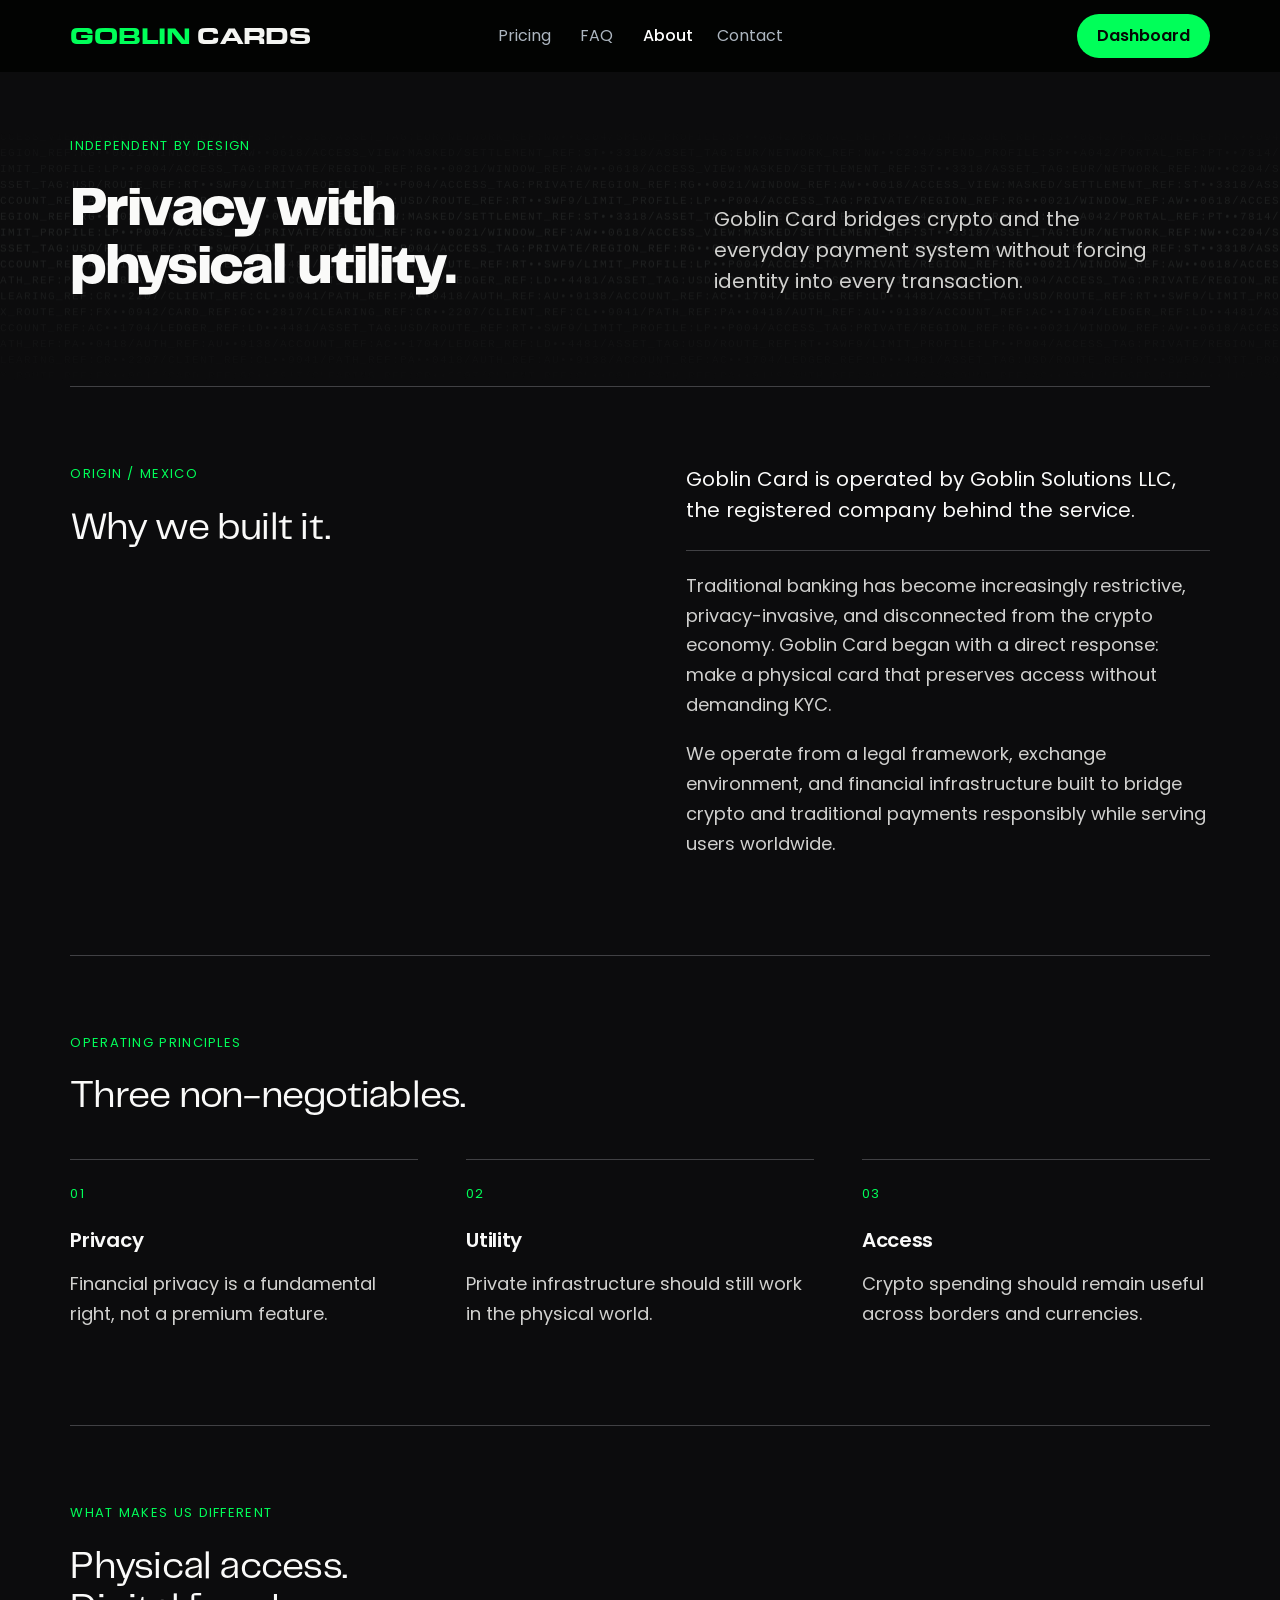
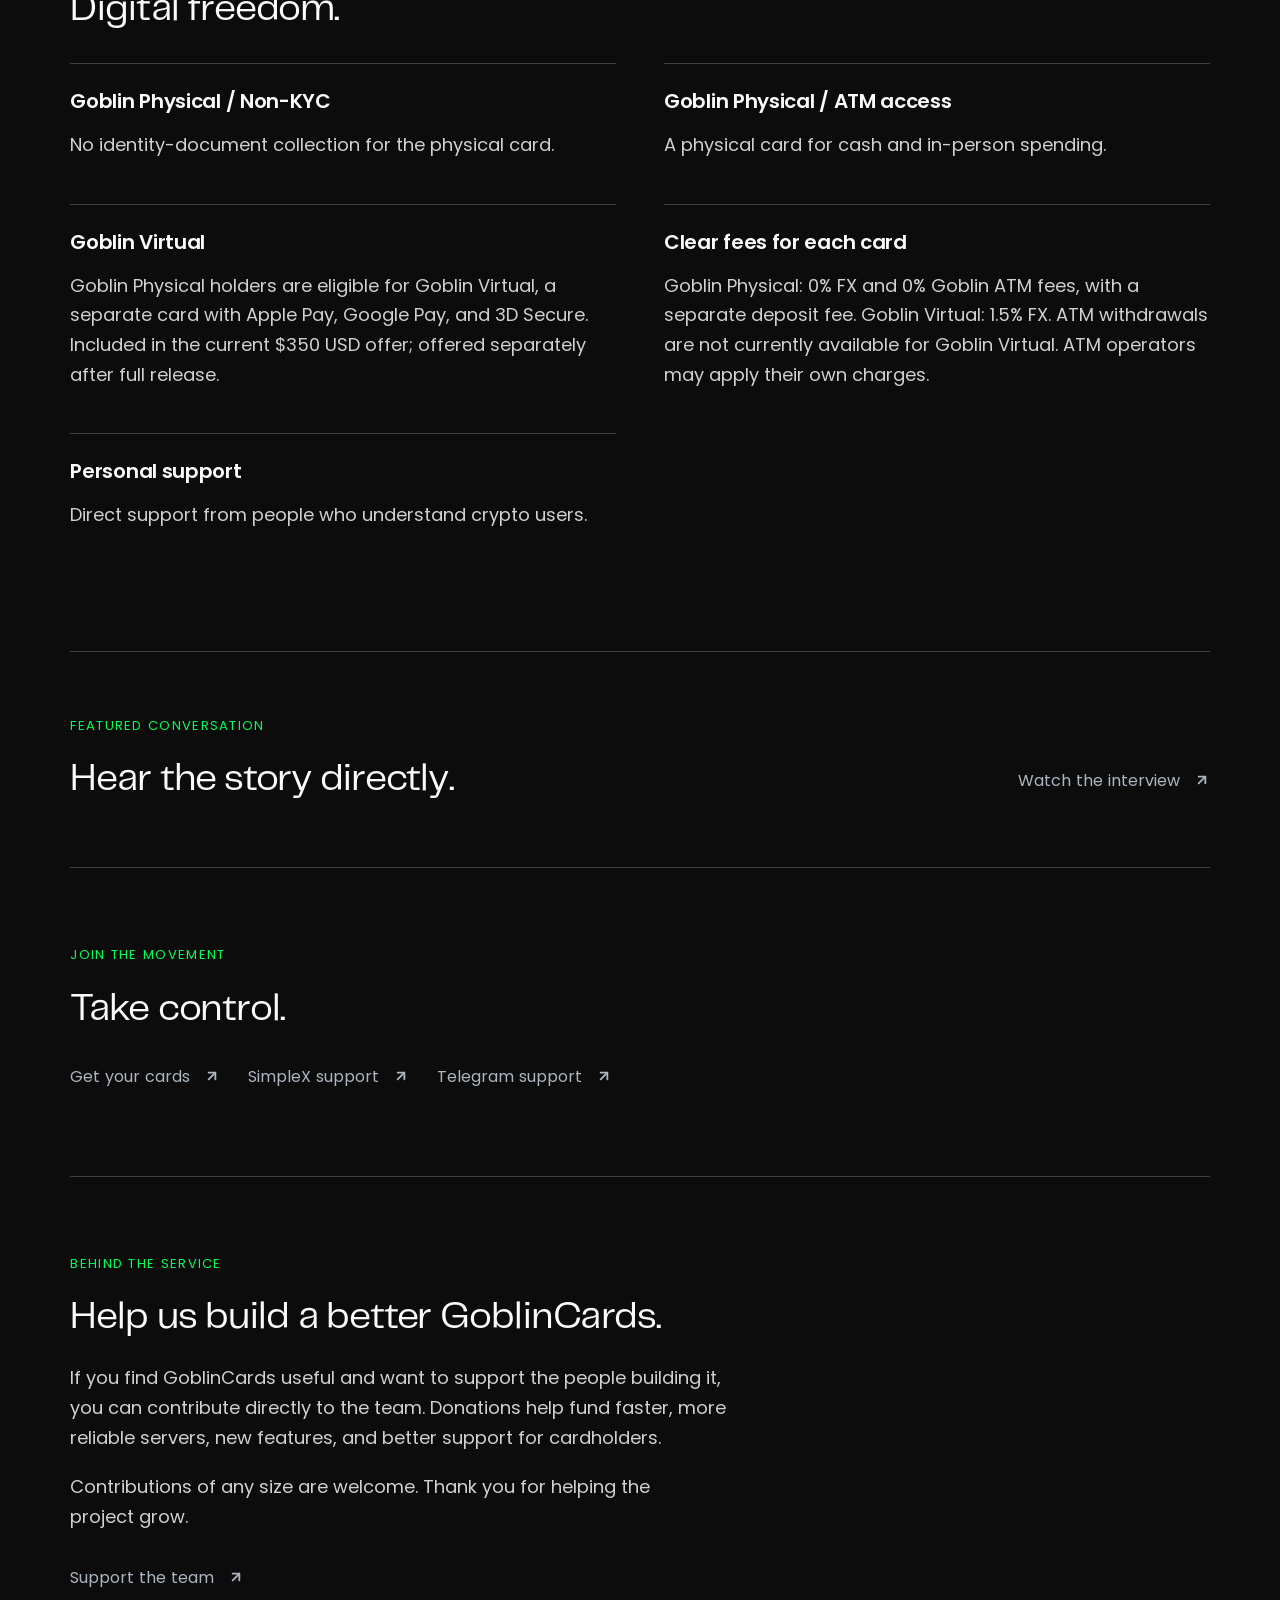
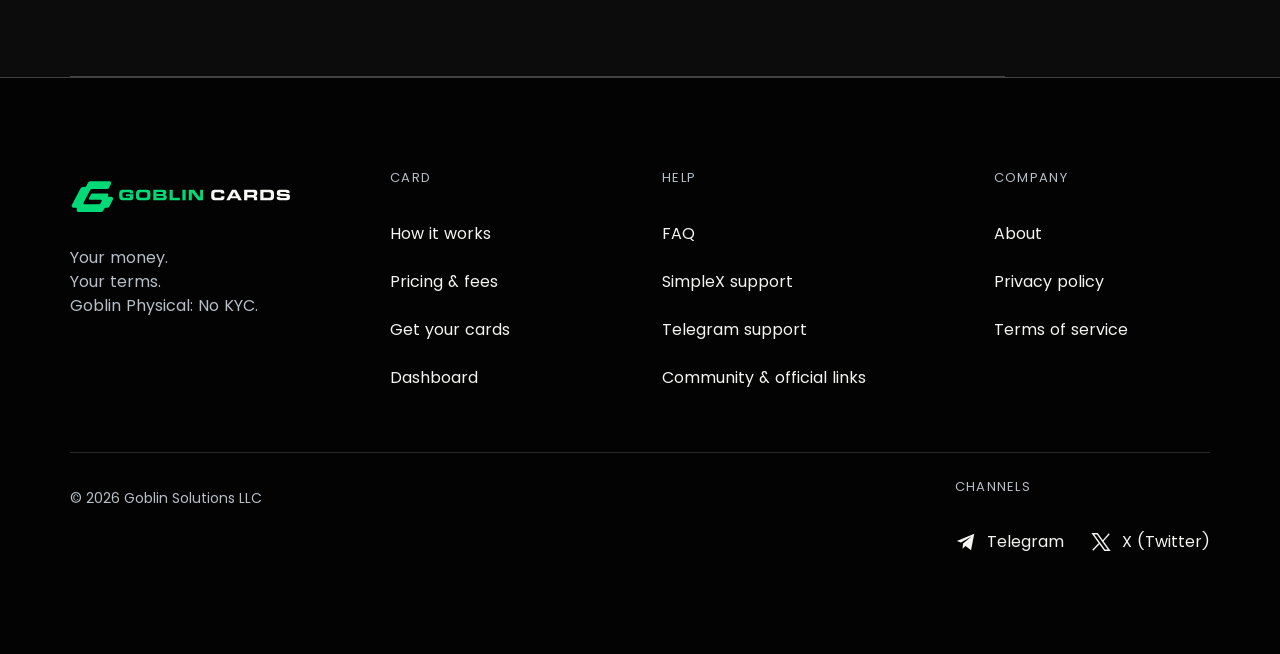
==== commit aa22da57: "Publish approved Goblin Cards homepage and radial interaction baseline" ====
--- a/about/index.html
+++ b/about/index.html
@@ -1 +1 @@
-<!doctype html><html lang="en"><head><meta charset="utf-8"><meta name="viewport" content="width=device-width,initial-scale=1"><meta name="robots" content="noindex,nofollow"><title>About — Goblin Cards</title><meta name="description" content="Goblin Card bridges crypto and the everyday payment system without forcing identity into every transaction."><link rel="icon" href="../intro-mark.svg" type="image/svg+xml"><link rel="stylesheet" href="../sections.css"><link rel="stylesheet" href="../premium.css"><link rel="stylesheet" href="../site-pages.css"><link rel="stylesheet" href="../site-header.css"><link rel="stylesheet" href="../brand.css"><link rel="stylesheet" href="../data-code.css"><script defer src="../data-code.js"></script><link rel="preload" href="../fonts/brand/Telegraf-800.woff2" as="font" type="font/woff2" crossorigin><link rel="preload" href="../fonts/brand/Poppins-400.woff2" as="font" type="font/woff2" crossorigin><script defer src="../site-nav.js"></script><link rel="stylesheet" href="../persistent-header.css"><script defer src="../persistent-header.js"></script><link rel="stylesheet" href="../ui-icons.css"></head><body class="info-page" data-page="about"><a class="page-skip" href="#page-content">Skip to content</a><div class="header-flow-space" aria-hidden="true"></div><header class="site-header site-chrome site-persistent"><a class="brand" href="../" aria-label="Goblin Cards home"><span class="header-label"><span>GOBLIN</span> CARDS</span></a><nav id="site-menu" class="site-nav" aria-label="Main navigation"><a href="../pricing/"><span class="header-label">Pricing</span></a><a href="../faq/"><span class="header-label">FAQ</span></a><a href="../about/" aria-current="page"><span class="header-label">About</span></a><a href="../contact/"><span class="header-label">Contact</span></a></nav><a class="outline header-dashboard" href="https://app.goblincards.com/profile"><span class="header-label">Dashboard</span></a><button id="menu-toggle" type="button" aria-expanded="false" aria-controls="site-menu" aria-label="Open navigation"><span class="menu-glyph" aria-hidden="true"><svg class="ui-icon menu-open-icon" viewBox="0 0 24 24" aria-hidden="true" focusable="false"><use href="../assets/ui/icons.svg#menu"></use></svg><svg class="ui-icon menu-close-icon" viewBox="0 0 24 24" aria-hidden="true" focusable="false"><use href="../assets/ui/icons.svg#x"></use></svg></span><span class="nav-sr">Menu</span></button></header><main id="page-content" class="page-content page-about"><section class="page-lead lead-about"><div><p class="page-eyebrow">Independent by design</p><h1>Privacy with<br>physical utility.</h1></div><p class="page-intro">Goblin Card bridges crypto and the everyday payment system without forcing identity into every transaction.</p></section><section class="page-section editorial-split origin-story"><div><p class="page-eyebrow">Origin / Mexico</p><h2>Why we built it.</h2></div><div><p class="company-fact">Goblin Card is operated by Goblin Solutions LLC, the registered company behind the service.</p><p>Traditional banking has become increasingly restrictive, privacy-invasive, and disconnected from the crypto economy. Goblin Card began with a direct response: make a physical card that preserves access without demanding KYC.</p><p>We operate from a legal framework, exchange environment, and financial infrastructure built to bridge crypto and traditional payments responsibly while serving users worldwide.</p></div></section><section class="page-section"><p class="page-eyebrow">Operating principles</p><h2>Three non-negotiables.</h2><div class="principle-grid"><article><p class="page-eyebrow">01</p><h3>Privacy</h3><p>Financial privacy is a fundamental right, not a premium feature.</p></article><article><p class="page-eyebrow">02</p><h3>Utility</h3><p>Private infrastructure should still work in the physical world.</p></article><article><p class="page-eyebrow">03</p><h3>Access</h3><p>Crypto spending should remain useful across borders and currencies.</p></article></div></section><section class="page-section about-differences"><p class="page-eyebrow">What makes us different</p><h2>Physical access.<br>Digital freedom.</h2><ol class="difference-list"><li><h3>Goblin Physical / Non-KYC</h3><p>No identity-document collection for the physical card.</p></li><li><h3>Goblin Physical / ATM access</h3><p>A physical card for cash and in-person spending.</p></li><li><h3>Goblin Virtual</h3><p>Goblin Physical holders are eligible for Goblin Virtual, a separate card with Apple Pay, Google Pay, and 3D Secure. Included in the current $350 USD offer; offered separately after full release.</p></li><li><h3>Clear fees for each card</h3><p>Goblin Physical: 0% FX and 0% Goblin ATM fees, with a separate deposit fee. Goblin Virtual: 1.5% FX. ATM withdrawals are not currently available for Goblin Virtual. ATM operators may apply their own charges.</p></li><li><h3>Personal support</h3><p>Direct support from people who understand crypto users.</p></li></ol></section><section class="page-section interview-note"><p class="page-eyebrow">Featured conversation</p><h2>Hear the story directly.</h2><div class="page-actions"><a class="page-link" href="https://www.youtube.com/watch?v=OuHrvon2bnM">Watch the interview<span aria-hidden="true"><svg class="ui-icon" viewBox="0 0 24 24" aria-hidden="true" focusable="false"><use href="../assets/ui/icons.svg#arrow-up-right"></use></svg></span></a></div></section><section class="page-section page-closing"><p class="page-eyebrow">Join the movement</p><h2>Take control.</h2><div class="page-actions"><a class="page-link" href="https://app.goblincards.com/order">Get your cards<span aria-hidden="true"><svg class="ui-icon" viewBox="0 0 24 24" aria-hidden="true" focusable="false"><use href="../assets/ui/icons.svg#arrow-up-right"></use></svg></span></a><a class="page-link" href="https://smp15.simplex.im/a#_FERaDSXekZhfMrT5RLEw4Sqz9xyVVZjeBatS-NFcZI">SimpleX support<span aria-hidden="true"><svg class="ui-icon" viewBox="0 0 24 24" aria-hidden="true" focusable="false"><use href="../assets/ui/icons.svg#arrow-up-right"></use></svg></span></a><a class="page-link" href="https://telegram.me/banklessinlatam">Telegram support<span aria-hidden="true"><svg class="ui-icon" viewBox="0 0 24 24" aria-hidden="true" focusable="false"><use href="../assets/ui/icons.svg#arrow-up-right"></use></svg></span></a></div></section><section class="page-section contribution" id="support-the-project"><p class="page-eyebrow">Behind the service</p><h2 id="support-project-heading">Help us build a better GoblinCards.</h2><p class="page-prose">If you find GoblinCards useful and want to support the people building it, you can contribute directly to the team. Donations help fund faster, more reliable servers, new features, and better support for cardholders.</p><p class="page-prose">Contributions of any size are welcome. Thank you for helping the project grow.</p><div class="page-actions"><a class="page-link" href="https://app.goblincards.com/donate">Support the team<span aria-hidden="true"><svg class="ui-icon" viewBox="0 0 24 24" aria-hidden="true" focusable="false"><use href="../assets/ui/icons.svg#arrow-up-right"></use></svg></span></a></div></section></main><footer id="contact" class="site-footer"><div class="footer-content"><div class="footer-columns"><div class="footer-brand"><a href="../#home" aria-label="Goblin Cards home"><img src="../assets/section/footer-logo.svg" width="246" height="40" alt="Goblin Cards"></a><p>Your money.<br>Your terms.<br>Goblin Physical: No KYC.</p></div><nav class="footer-group" aria-label="card navigation"><h2>CARD</h2><a href="../#how-it-works">How it works</a><a href="../pricing/">Pricing & fees</a><a data-section-destination="order" href="https://app.goblincards.com/order">Get your cards</a><a data-section-destination="dashboard" href="https://app.goblincards.com/profile">Dashboard</a></nav><nav class="footer-group" aria-label="help navigation"><h2>HELP</h2><a href="../faq/">FAQ</a><a data-section-destination="telegramBot" href="https://t.me/goblindepbot">Telegram bot</a><a data-section-destination="simplex" href="https://smp15.simplex.im/a#_FERaDSXekZhfMrT5RLEw4Sqz9xyVVZjeBatS-NFcZI">SimpleX support</a><a data-section-destination="telegramSupport" href="https://telegram.me/banklessinlatam">Telegram support</a><a href="../contact/">Community & official links</a></nav><nav class="footer-group" aria-label="company navigation"><h2>COMPANY</h2><a href="../about/">About</a><a href="../privacy/">Privacy policy</a><a href="../terms/">Terms of service</a></nav></div><div class="footer-bottom"><p>© 2026 Goblin Solutions LLC</p><div class="footer-channels"><h2>CHANNELS</h2><div><a data-section-destination="telegram" href="https://t.me/bankless_society"><svg viewBox="0 0 24 24" aria-hidden="true"><path fill="currentColor" d="m21 3-3.5 18-6-4.7-3.3 3 .6-5.7L18 6 6.5 12.5 2 11z"/></svg>Telegram</a><a data-section-destination="twitter" href="https://x.com/Goblin_cards"><svg viewBox="0 0 24 24" aria-hidden="true"><path fill="none" stroke="currentColor" stroke-width="1.5" d="M3 3h5l13 18h-5L3 3zm0 18 7.5-8M14 11l7-8"/></svg>X (Twitter)</a></div></div><div class="footer-contact"><h2>CONTACT</h2><a data-section-destination="simplex" href="https://smp15.simplex.im/a#_FERaDSXekZhfMrT5RLEw4Sqz9xyVVZjeBatS-NFcZI"><svg viewBox="0 0 24 24" aria-hidden="true"><path fill="currentColor" d="m21 3-3.5 18-6-4.7-3.3 3 .6-5.7L18 6 6.5 12.5 2 11z"/></svg>SimpleX support</a></div></div></div></footer></body></html>+<!doctype html><html lang="en"><head><meta charset="utf-8"><meta name="viewport" content="width=device-width,initial-scale=1"><meta name="robots" content="noindex,nofollow"><title>About — Goblin Cards</title><meta name="description" content="Goblin Card bridges crypto and the everyday payment system without forcing identity into every transaction."><link rel="icon" href="../intro-mark.svg" type="image/svg+xml"><link rel="stylesheet" href="../sections.css"><link rel="stylesheet" href="../premium.css"><link rel="stylesheet" href="../site-pages.css"><link rel="stylesheet" href="../site-header.css"><link rel="stylesheet" href="../brand.css"><link rel="stylesheet" href="../data-code.css"><script defer src="../data-code.js"></script><link rel="preload" href="../fonts/brand/Telegraf-800.woff2" as="font" type="font/woff2" crossorigin><link rel="preload" href="../fonts/brand/Poppins-400.woff2" as="font" type="font/woff2" crossorigin><script defer src="../site-nav.js"></script><link rel="stylesheet" href="../persistent-header.css"><script defer src="../persistent-header.js"></script><link rel="stylesheet" href="../ui-icons.css"></head><body class="info-page" data-page="about"><a class="page-skip" href="#page-content">Skip to content</a><div class="header-flow-space" aria-hidden="true"></div><header class="site-header site-chrome site-persistent"><a class="brand" href="../" aria-label="Goblin Cards home"><span class="header-label"><span>GOBLIN</span> CARDS</span></a><nav id="site-menu" class="site-nav" aria-label="Main navigation"><a href="../pricing/"><span class="header-label">Pricing</span></a><a href="../faq/"><span class="header-label">FAQ</span></a><a href="../about/" aria-current="page"><span class="header-label">About</span></a><a href="../contact/"><span class="header-label">Contact</span></a></nav><a class="outline header-dashboard" href="https://app.goblincards.com/profile"><span class="header-label">Dashboard</span></a><button id="menu-toggle" type="button" aria-expanded="false" aria-controls="site-menu" aria-label="Open navigation"><span class="menu-glyph" aria-hidden="true"><svg class="ui-icon menu-open-icon" viewBox="0 0 24 24" aria-hidden="true" focusable="false"><use href="../assets/ui/icons.svg#menu"></use></svg><svg class="ui-icon menu-close-icon" viewBox="0 0 24 24" aria-hidden="true" focusable="false"><use href="../assets/ui/icons.svg#x"></use></svg></span><span class="nav-sr">Menu</span></button></header><main id="page-content" class="page-content page-about"><section class="page-lead lead-about"><div><p class="page-eyebrow">Independent by design</p><h1>Privacy with<br>physical utility.</h1></div><p class="page-intro">Goblin Card bridges crypto and the everyday payment system without forcing identity into every transaction.</p></section><section class="page-section editorial-split origin-story"><div><p class="page-eyebrow">Origin / Mexico</p><h2>Why we built it.</h2></div><div><p class="company-fact">Goblin Card is operated by Goblin Solutions LLC, the registered company behind the service.</p><p>Traditional banking has become increasingly restrictive, privacy-invasive, and disconnected from the crypto economy. Goblin Card began with a direct response: make a physical card that preserves access without demanding KYC.</p><p>We operate from a legal framework, exchange environment, and financial infrastructure built to bridge crypto and traditional payments responsibly while serving users worldwide.</p></div></section><section class="page-section"><p class="page-eyebrow">Operating principles</p><h2>Three non-negotiables.</h2><div class="principle-grid"><article><p class="page-eyebrow">01</p><h3>Privacy</h3><p>Financial privacy is a fundamental right, not a premium feature.</p></article><article><p class="page-eyebrow">02</p><h3>Utility</h3><p>Private infrastructure should still work in the physical world.</p></article><article><p class="page-eyebrow">03</p><h3>Access</h3><p>Crypto spending should remain useful across borders and currencies.</p></article></div></section><section class="page-section about-differences"><p class="page-eyebrow">What makes us different</p><h2>Physical access.<br>Digital freedom.</h2><ol class="difference-list"><li><h3>Goblin Physical / Non-KYC</h3><p>No identity-document collection for the physical card.</p></li><li><h3>Goblin Physical / ATM access</h3><p>A physical card for cash and in-person spending.</p></li><li><h3>Goblin Virtual</h3><p>Goblin Physical holders are eligible for Goblin Virtual, a separate card with Apple Pay, Google Pay, and 3D Secure. Included in the current $350 USD offer; offered separately after full release.</p></li><li><h3>Clear fees for each card</h3><p>Goblin Physical: 0% FX and 0% Goblin ATM fees, with a separate deposit fee. Goblin Virtual: 1.5% FX. ATM withdrawals are not currently available for Goblin Virtual. ATM operators may apply their own charges.</p></li><li><h3>Personal support</h3><p>Direct support from people who understand crypto users.</p></li></ol></section><section class="page-section interview-note"><p class="page-eyebrow">Featured conversation</p><h2>Hear the story directly.</h2><div class="page-actions"><a class="page-link" href="https://www.youtube.com/watch?v=OuHrvon2bnM">Watch the interview<span aria-hidden="true"><svg class="ui-icon" viewBox="0 0 24 24" aria-hidden="true" focusable="false"><use href="../assets/ui/icons.svg#arrow-up-right"></use></svg></span></a></div></section><section class="page-section page-closing"><p class="page-eyebrow">Join the movement</p><h2>Take control.</h2><div class="page-actions"><a class="page-link" href="https://app.goblincards.com/order">Get your cards<span aria-hidden="true"><svg class="ui-icon" viewBox="0 0 24 24" aria-hidden="true" focusable="false"><use href="../assets/ui/icons.svg#arrow-up-right"></use></svg></span></a><a class="page-link" href="https://smp15.simplex.im/a#_FERaDSXekZhfMrT5RLEw4Sqz9xyVVZjeBatS-NFcZI">SimpleX support<span aria-hidden="true"><svg class="ui-icon" viewBox="0 0 24 24" aria-hidden="true" focusable="false"><use href="../assets/ui/icons.svg#arrow-up-right"></use></svg></span></a><a class="page-link" href="https://telegram.me/banklessinlatam">Telegram support<span aria-hidden="true"><svg class="ui-icon" viewBox="0 0 24 24" aria-hidden="true" focusable="false"><use href="../assets/ui/icons.svg#arrow-up-right"></use></svg></span></a></div></section><section class="page-section contribution" id="support-the-project"><p class="page-eyebrow">Behind the service</p><h2 id="support-project-heading">Help us build a better GoblinCards.</h2><p class="page-prose">If you find GoblinCards useful and want to support the people building it, you can contribute directly to the team. Donations help fund faster, more reliable servers, new features, and better support for cardholders.</p><p class="page-prose">Contributions of any size are welcome. Thank you for helping the project grow.</p><div class="page-actions"><a class="page-link" href="https://app.goblincards.com/donate">Support the team<span aria-hidden="true"><svg class="ui-icon" viewBox="0 0 24 24" aria-hidden="true" focusable="false"><use href="../assets/ui/icons.svg#arrow-up-right"></use></svg></span></a></div></section></main><footer id="contact" class="site-footer"><div class="footer-content"><div class="footer-columns"><div class="footer-brand"><a href="../#home" aria-label="Goblin Cards home"><img src="../assets/section/footer-logo.svg" width="246" height="40" alt="Goblin Cards"></a><p>Your money.<br>Your terms.<br>Goblin Physical: No KYC.</p></div><nav class="footer-group" aria-label="card navigation"><h2>CARD</h2><a href="../#how-it-works">How it works</a><a href="../pricing/">Pricing & fees</a><a data-section-destination="order" href="https://app.goblincards.com/order">Get your cards</a><a data-section-destination="dashboard" href="https://app.goblincards.com/profile">Dashboard</a></nav><nav class="footer-group" aria-label="help navigation"><h2>HELP</h2><a href="../faq/">FAQ</a><a data-section-destination="simplex" href="https://smp15.simplex.im/a#_FERaDSXekZhfMrT5RLEw4Sqz9xyVVZjeBatS-NFcZI">SimpleX support</a><a data-section-destination="telegramSupport" href="https://telegram.me/banklessinlatam">Telegram support</a><a href="../contact/">Community & official links</a></nav><nav class="footer-group" aria-label="company navigation"><h2>COMPANY</h2><a href="../about/">About</a><a href="../privacy/">Privacy policy</a><a href="../terms/">Terms of service</a></nav></div><div class="footer-bottom"><p>© 2026 Goblin Solutions LLC</p><div class="footer-channels"><h2>CHANNELS</h2><div><a data-section-destination="telegram" href="https://t.me/bankless_society"><svg viewBox="0 0 24 24" aria-hidden="true"><path fill="currentColor" d="m21 3-3.5 18-6-4.7-3.3 3 .6-5.7L18 6 6.5 12.5 2 11z"/></svg>Telegram</a><a data-section-destination="twitter" href="https://x.com/Goblin_cards"><svg viewBox="0 0 24 24" aria-hidden="true"><path fill="none" stroke="currentColor" stroke-width="1.5" d="M3 3h5l13 18h-5L3 3zm0 18 7.5-8M14 11l7-8"/></svg>X (Twitter)</a></div></div></div></div></footer></body></html>
--- a/sections.css
+++ b/sections.css
@@ -1,14 +1,14 @@
 /* R08_05: scoped, normal-flow informational sections. No selector overrides. */
 .info-section{position:relative;isolation:isolate;background-color:#030a06;color:#f7f8f5;scroll-margin-top:20px}
-.info-section::before{content:"";position:absolute;inset:0;z-index:-1;pointer-events:none;background:radial-gradient(ellipse 55% 65% at -18% -8%,#00da762e,transparent 80%),radial-gradient(ellipse 50% 50% at 114% 108%,#00da762b,transparent 80%),radial-gradient(ellipse 42% 50% at -15% 115%,#00da762a,transparent 80%)}
-.info-section::after{content:"";position:absolute;inset:0;z-index:-1;pointer-events:none;background-image:linear-gradient(#00da7620 1px,transparent 1px),linear-gradient(90deg,#00da7620 1px,transparent 1px);background-size:52px 52px;mask-image:linear-gradient(110deg,#0008,transparent 30%,transparent 70%,#0005);opacity:.28}
-.info-label{font:16px/1.5 Poppins,Arial,sans-serif;letter-spacing:.1em;color:#00da76;margin:0 0 22px}
-.info-section h2{font-weight:700;letter-spacing:-.045em;line-height:1.06;margin:0}.info-section em{font-style:normal;color:#00da76}
-.how-section{min-height:941px;padding:166px 6.15% 105px 7.05%}.how-wrap{max-width:1550px;margin:auto;display:grid;grid-template-columns:42% 55%;gap:3%}.how-intro{padding-top:53px}.how-intro h2{font-size:64px;letter-spacing:-.025em;white-space:nowrap}.how-intro>p:last-child{font-size:24px;line-height:1.6;max-width:550px;color:#b0bac1;margin:23px 0 0}.how-intro .info-label{font-family:Poppins,Arial,sans-serif;letter-spacing:.05em;font-size:18px;color:#00da76;margin-bottom:29px}
-.how-step{display:grid;grid-template-columns:136px 1fr;gap:42px;border-top:1px solid #ffffff38;padding:41px 0 38px}.step-index{font:20px/1.4 Poppins,Arial,sans-serif;letter-spacing:.05em;color:#00da76;border-right:1px solid #ffffff50;margin:0;align-self:start;min-height:92px;padding:5px 12px 0 0}.how-step h3{font-size:25px;line-height:1.2;letter-spacing:-.035em;margin:0 0 13px}.how-step div>p{font-size:20px;line-height:1.43;color:#abb8bd;margin:0}.how-links{display:flex;gap:44px;margin-top:11px;font-size:20px;color:#b7c0c6}.how-links a{display:inline-flex;gap:15px;align-items:center;min-height:44px}
-.faq-section{min-height:941px;padding:47px 7% 30px}.faq-wrap{max-width:1120px;margin:auto}.faq-header{display:flex;justify-content:space-between;align-items:end;gap:25px;padding-bottom:36px}.faq-header h2{font-size:54px;white-space:nowrap}.faq-header h2 span{color:#00da76}.faq-header .info-label{margin-bottom:20px}.faq-header>a{font-size:18px;color:#b6bec6;padding-bottom:11px;white-space:nowrap}.faq-header>a span{margin-left:9px}.faq-item{border-top:1px solid #ffffff38;padding:25px 0 22px}.faq-item h3{margin:0}.faq-item button{border:0;background:none;width:100%;display:flex;align-items:center;justify-content:space-between;gap:28px;text-align:left;font-size:24px;font-weight:700;line-height:1.25;letter-spacing:0;padding:3px 4px 3px 0;min-height:38px}.faq-chevron{width:16px;height:16px;flex:0 0 16px}.faq-answer{display:grid;grid-template-rows:0fr;opacity:0;transition:grid-template-rows .28s ease,opacity .22s ease}.faq-answer>div{overflow:hidden;min-height:0}.faq-answer p{max-width:860px;font-size:18px;line-height:1.39;color:#adb7bf;margin:16px 0 0}.is-open .faq-answer{grid-template-rows:1fr;opacity:1}
+.info-section::before{content:"";position:absolute;inset:0;z-index:-1;pointer-events:none;background:radial-gradient(ellipse 55% 65% at -18% -8%,#00FF592e,transparent 80%),radial-gradient(ellipse 50% 50% at 114% 108%,#00FF592b,transparent 80%),radial-gradient(ellipse 42% 50% at -15% 115%,#00FF592a,transparent 80%)}
+.info-section::after{content:"";position:absolute;inset:0;z-index:-1;pointer-events:none;background-image:linear-gradient(#00FF5920 1px,transparent 1px),linear-gradient(90deg,#00FF5920 1px,transparent 1px);background-size:52px 52px;mask-image:linear-gradient(110deg,#0008,transparent 30%,transparent 70%,#0005);opacity:.28}
+.info-label{font:16px/1.5 Poppins,Arial,sans-serif;letter-spacing:.1em;color:#00FF59;margin:0 0 22px}
+.info-section h2{font-weight:700;letter-spacing:-.045em;line-height:1.06;margin:0}.info-section em{font-style:normal;color:#00FF59}
+.how-section{min-height:941px;padding:166px 6.15% 105px 7.05%}.how-wrap{max-width:1550px;margin:auto;display:grid;grid-template-columns:42% 55%;gap:3%}.how-intro{padding-top:53px}.how-intro h2{font-size:64px;letter-spacing:-.025em;white-space:nowrap}.how-intro>p:last-child{font-size:24px;line-height:1.6;max-width:550px;color:#b0bac1;margin:23px 0 0}.how-intro .info-label{font-family:Poppins,Arial,sans-serif;letter-spacing:.05em;font-size:18px;color:#00FF59;margin-bottom:29px}
+.how-step{display:grid;grid-template-columns:136px 1fr;gap:42px;border-top:1px solid #ffffff38;padding:41px 0 38px}.step-index{font:20px/1.4 Poppins,Arial,sans-serif;letter-spacing:.05em;color:#00FF59;border-right:1px solid #ffffff50;margin:0;align-self:start;min-height:92px;padding:5px 12px 0 0}.how-step h3{font-size:25px;line-height:1.2;letter-spacing:-.035em;margin:0 0 13px}.how-step div>p{font-size:20px;line-height:1.43;color:#abb8bd;margin:0}.how-links{display:flex;gap:44px;margin-top:11px;font-size:20px;color:#b7c0c6}.how-links a{display:inline-flex;gap:15px;align-items:center;min-height:44px}
+.faq-section{min-height:941px;padding:47px 7% 30px}.faq-wrap{max-width:1120px;margin:auto}.faq-header{display:flex;justify-content:space-between;align-items:end;gap:25px;padding-bottom:36px}.faq-header h2{font-size:54px;white-space:nowrap}.faq-header h2 span{color:#00FF59}.faq-header .info-label{margin-bottom:20px}.faq-header>a{font-size:18px;color:#b6bec6;padding-bottom:11px;white-space:nowrap}.faq-header>a span{margin-left:9px}.faq-item{border-top:1px solid #ffffff38;padding:25px 0 22px}.faq-item h3{margin:0}.faq-item button{border:0;background:none;width:100%;display:flex;align-items:center;justify-content:space-between;gap:28px;text-align:left;font-size:24px;font-weight:700;line-height:1.25;letter-spacing:0;padding:3px 4px 3px 0;min-height:38px}.faq-chevron{width:16px;height:16px;flex:0 0 16px}.faq-answer{display:grid;grid-template-rows:0fr;opacity:0;transition:grid-template-rows .28s ease,opacity .22s ease}.faq-answer>div{overflow:hidden;min-height:0}.faq-answer p{max-width:860px;font-size:18px;line-height:1.39;color:#adb7bf;margin:16px 0 0}.is-open .faq-answer{grid-template-rows:1fr;opacity:1}
 .site-footer{position:relative;isolation:isolate;min-height:941px;padding:240px 9.75% 330px;background:#000;overflow:hidden}.footer-content{position:relative;z-index:2;max-width:1440px;margin:auto}.footer-columns{display:grid;grid-template-columns:24.4% 21.8% 30.7% 23.1%}.footer-brand{padding-top:5px}.footer-brand img{width:246px;max-width:93%;height:auto;display:block}.footer-brand p{color:#8e999b;font-size:18px;line-height:1.5;margin:28px 0 0}.footer-group{padding-left:clamp(25px,3.75vw,64px);border-left:1px solid #ffffff13}.site-footer h2{font-size:13px;line-height:1.4;font-weight:400;letter-spacing:.1em;color:#8b9697;margin:0 0 22px}.footer-group a{display:block;font-size:18px;line-height:1.4;margin-bottom:15px;min-height:25px}.footer-group a:last-child{margin-bottom:0}.footer-bottom{display:flex;align-items:start;gap:30px;border-top:1px solid #ffffff1c;margin-top:41px;padding-top:32px}.footer-bottom>p{margin:11px auto 0 0;color:#879394;font-size:14px}.footer-bottom h2{margin:0 0 17px}.footer-bottom a{display:inline-flex;gap:10px;align-items:center;min-height:25px;font-size:16px;white-space:nowrap}.footer-bottom svg{width:22px;height:22px}.footer-channels>div{display:flex;gap:26px}.footer-contact{border-left:1px solid #ffffff26;padding-left:54px}
-.info-section a[aria-disabled],.site-footer a[aria-disabled]{cursor:not-allowed}.info-section a:not([aria-disabled]):hover,.site-footer a:not([aria-disabled]):hover{color:#00da76}.info-section a[aria-disabled]:focus-visible,.site-footer a[aria-disabled]:focus-visible{outline-style:dashed}
+.info-section a[aria-disabled],.site-footer a[aria-disabled]{cursor:not-allowed}.info-section a:not([aria-disabled]):hover,.site-footer a:not([aria-disabled]):hover{color:#00FF59}.info-section a[aria-disabled]:focus-visible,.site-footer a[aria-disabled]:focus-visible{outline-style:dashed}
 @media(max-width:1400px){.how-intro h2{font-size:clamp(40px,3.83vw,64px)}.how-step{grid-template-columns:105px 1fr;gap:25px}.how-step div>p{font-size:18px}.how-links{gap:25px;font-size:17px}.footer-group{padding-left:30px}.footer-brand img{width:220px}.footer-contact{padding-left:28px}}
 @media(max-width:1000px){.how-section{padding:90px 7%;min-height:0}.how-wrap{grid-template-columns:1fr;gap:48px}.how-intro{padding:0}.how-intro h2{font-size:56px}.how-intro>p:last-child{font-size:22px}.how-step{grid-template-columns:130px 1fr}.faq-section{padding:70px 7%;min-height:0}.faq-header h2{font-size:42px}.faq-item button{font-size:22px}.site-footer{padding:100px 7% 300px;min-height:0}.footer-columns{grid-template-columns:1fr 1fr;gap:45px 30px}.footer-group{padding-left:25px}.footer-bottom{flex-wrap:wrap}.footer-bottom>p{width:100%;margin:0 0 8px}.footer-contact{padding-left:30px}}
 @media(max-width:700px){.how-section{padding:72px 7% 65px}.how-intro h2{font-size:clamp(30px,7.6vw,50px);white-space:normal}.how-intro .info-label{font-size:13px;margin-bottom:22px}.how-intro>p:last-child{font-size:18px;line-height:1.55;margin-top:22px}.how-wrap{gap:36px}.how-step{grid-template-columns:72px 1fr;gap:20px;padding:28px 0}.step-index{font-size:13px;min-height:70px;padding-top:3px}.how-step h3{font-size:21px;line-height:1.25}.how-step div>p{font-size:16px;line-height:1.55}.how-links{gap:9px 24px;flex-wrap:wrap;font-size:16px;margin-top:8px}.faq-section{padding:62px 7%}.faq-header{display:block;padding-bottom:28px}.faq-header .info-label{font-size:13px;margin-bottom:17px}.faq-header h2{font-size:clamp(29px,7.5vw,42px);white-space:normal}.faq-header>a{display:inline-flex;font-size:16px;margin-top:24px;padding:0;min-height:32px}.faq-item{padding:23px 0}.faq-item button{font-size:20px;gap:22px;line-height:1.35}.faq-answer p{font-size:16px;line-height:1.55;margin-top:17px}.site-footer{padding:65px 7% 265px}.footer-columns{grid-template-columns:1fr 1fr;gap:36px 20px}.footer-brand{grid-column:1/-1}.footer-brand img{width:246px}.footer-brand p{font-size:17px;margin-top:20px}.footer-group{padding-left:0;border:0}.footer-group a{font-size:16px;margin-bottom:12px;min-height:32px}.footer-group h2{margin-bottom:19px}.footer-bottom{gap:25px;margin-top:35px;padding-top:26px}.footer-channels>div{gap:20px}.footer-contact{border:0;padding:0}.footer-bottom a{min-height:40px;font-size:15px}.footer-bottom h2{margin-bottom:6px}}
--- a/premium.css
+++ b/premium.css
@@ -22,7 +22,7 @@
 }
 /* Typography V1: semantic roles; V3 composition and background continuity preserved. */
 /* Stage B/C/D: quiet surfaces, editorial process and purposeful feedback. */
-#next-section,#how-it-works,#faq,#contact{--post-text:#f4f5f2;--post-muted:#b7bfc9;--post-line:#ffffff24;--post-accent:#00da76;--post-width:1440px;--post-gutter:clamp(24px,5.5vw,112px);font-family:var(--gc-type-family);font-synthesis:none;font-optical-sizing:auto;color:var(--post-text)}
+#next-section,#how-it-works,#faq,#contact{--post-text:#f4f5f2;--post-muted:#b7bfc9;--post-line:#ffffff24;--post-accent:#00FF59;--post-width:1440px;--post-gutter:clamp(24px,5.5vw,112px);font-family:var(--gc-type-family);font-synthesis:none;font-optical-sizing:auto;color:var(--post-text)}
 #next-section.account-section,#how-it-works.how-section,#faq.faq-section,#contact.site-footer{padding-left:var(--post-gutter);padding-right:var(--post-gutter);padding-top:clamp(64px,7vw,112px);padding-bottom:clamp(64px,7vw,112px)}
 #next-section .account-wrap,#how-it-works .how-wrap,#faq .faq-wrap,#contact .footer-content{max-width:var(--post-width);margin-left:auto;margin-right:auto}
 
--- a/site-pages.css
+++ b/site-pages.css
@@ -1,6 +1,6 @@
 /* Secondary documents only. No hero dependency or animation runtime. */
 @font-face{font-family:Eurostile;src:url("fonts/Eurostile Bold Extended.ttf") format("truetype");font-weight:700;font-display:swap}
-.info-page{--page-width:1440px;--page-gutter:clamp(24px,5.5vw,112px);--page-display:clamp(40px,4.4vw,72px);--page-heading:clamp(28px,3vw,44px);--page-body:18px;--page-line:#ffffff24;--page-muted:#b7bfc9;--page-accent:#00da76;margin:0;background:#020302;color:#f4f5f2;font:400 var(--page-body)/1.65 Poppins,Arial,sans-serif;font-synthesis:none;font-optical-sizing:auto}
+.info-page{--page-width:1440px;--page-gutter:clamp(24px,5.5vw,112px);--page-display:clamp(40px,4.4vw,72px);--page-heading:clamp(28px,3vw,44px);--page-body:18px;--page-line:var(--line);--page-muted:var(--silver);--page-accent:var(--brand-accent);margin:0;background:var(--ink);color:var(--paper);font:400 var(--page-body)/1.65 Poppins,Arial,sans-serif;font-synthesis:none;font-optical-sizing:auto}
 .info-page *{box-sizing:border-box}
 .info-page a{color:inherit;text-decoration:none}
 .info-page button{font:inherit;color:inherit;cursor:pointer}
@@ -8,7 +8,7 @@
 .info-page .site-header.site-chrome{position:relative;margin:24px var(--page-gutter) 0;max-width:var(--page-width);height:64px;z-index:5}
 @media(max-width:1100px){.info-page .site-header.site-chrome .brand{padding-block:8px}}
 .info-page .page-content{max-width:calc(var(--page-width) + 2*var(--page-gutter));padding:0 var(--page-gutter);margin:auto}
-.info-page h1,.info-page h2,.info-page h3{color:#f4f5f2;font-family:inherit;text-wrap:pretty}
+.info-page h1,.info-page h2,.info-page h3{color:var(--paper);font-family:inherit;text-wrap:pretty}
 .info-page h1{font-size:var(--page-display);font-weight:700;line-height:1.04;letter-spacing:-.045em;margin:0;max-width:19ch}
 .info-page h2{font-size:var(--page-heading);font-weight:700;line-height:1.1;letter-spacing:-.035em;margin:0 0 24px;max-width:27ch}
 .info-page h3{font-size:20px;font-weight:600;line-height:1.3;letter-spacing:-.015em;margin:0 0 16px}
@@ -32,7 +32,7 @@
 .info-page dl{margin:24px 0 0}
 .info-page dl>div{display:grid;grid-template-columns:minmax(110px,.85fr) minmax(0,1.4fr);gap:20px;border-top:1px solid var(--page-line);padding:16px 0;font-size:16px;line-height:1.55}
 .info-page dt{color:var(--page-muted)}
-.info-page dd{margin:0;color:#f4f5f2;font-variant-numeric:tabular-nums}
+.info-page dd{margin:0;color:var(--paper);font-variant-numeric:tabular-nums}
 .info-page .comparison-table{width:100%;table-layout:fixed;border-collapse:collapse;margin-top:40px;font-size:16px;line-height:1.55;text-align:left}
 .info-page .table-caption{position:absolute;width:1px;height:1px;overflow:hidden;clip-path:inset(50%)}
 .info-page .comparison-table th,.info-page .comparison-table td{padding:20px 24px;border-top:1px solid var(--page-line);vertical-align:top;overflow-wrap:break-word}
@@ -55,7 +55,7 @@
  .info-page .comparison-table,.info-page .comparison-table tbody{display:block}
  .info-page .comparison-table thead{position:absolute;width:1px;height:1px;overflow:hidden;clip-path:inset(50%)}
  .info-page .comparison-table tr{display:grid;grid-template-columns:1fr 1fr;border-top:1px solid var(--page-line)}
- .info-page .comparison-table tbody th:first-child{display:block;grid-column:1/-1;width:auto;color:#f4f5f2;font-weight:600;padding:20px 0 0;border:0}
+ .info-page .comparison-table tbody th:first-child{display:block;grid-column:1/-1;width:auto;color:var(--paper);font-weight:600;padding:20px 0 0;border:0}
  .info-page .comparison-table td{display:block;border:0;padding:16px 20px 24px 0}
  .info-page .comparison-card-label{display:block;font-size:13px;letter-spacing:.04em;color:var(--page-accent);margin-bottom:12px}
 }
@@ -74,7 +74,7 @@
 .info-page .funding-grid article{min-width:0;border-top:1px solid var(--page-line);padding-top:24px}
 .info-page .funding-grid h3{font-size:32px;line-height:1.1;letter-spacing:-.035em;font-variant-numeric:tabular-nums}
 .info-page .funding-grid p:not(.page-eyebrow){font-size:16px}
-.info-page .asset-list{word-spacing:.15em;color:#f4f5f2}
+.info-page .asset-list{word-spacing:.15em;color:var(--paper)}
 .info-page .use-and-life,.info-page .editorial-split{display:grid;grid-template-columns:1fr 1fr;gap:8%}
 .info-page .use-and-life aside{padding-top:12px}
 .info-page .numbered-list{counter-reset:step;list-style:none;padding:0;margin:32px 0 0}
@@ -91,21 +91,21 @@
 .info-page .page-closing .page-actions{margin-top:0}
 .info-page .offer-layout{display:grid;grid-template-columns:1fr 1.15fr;gap:8%;align-items:start}
 .info-page .offer-main{position:sticky;top:32px}
-.info-page .offer-price{font-size:64px;line-height:1.05;letter-spacing:-.05em;color:#f4f5f2;font-weight:700;margin:24px 0}
+.info-page .offer-price{font-size:64px;line-height:1.05;letter-spacing:-.05em;color:var(--paper);font-weight:700;margin:24px 0}
 .info-page .offer-price span{font-size:20px;letter-spacing:0;font-weight:400;color:var(--page-muted)}
 .info-page .included-list dl{margin:0}
 .info-page .included-list dl>div{grid-template-columns:1fr}
-.info-page .included-list dt{font-size:20px;color:#f4f5f2;font-weight:600}
+.info-page .included-list dt{font-size:20px;color:var(--paper);font-weight:600}
 .info-page .included-list dd{color:var(--page-muted)}
-.info-page .fee-note .page-intro{font-size:20px;color:#f4f5f2}
+.info-page .fee-note .page-intro{font-size:20px;color:var(--paper)}
 .info-page .included-virtual{border-top:1px solid var(--page-line);padding:24px 0}
 .info-page .fee-columns{display:grid;grid-template-columns:1fr 1fr;gap:48px;margin-top:40px}
 .info-page .fee-columns article{min-width:0}
 .info-page .fee-list>div{grid-template-columns:1fr;padding:20px 0;gap:8px}
-.info-page .fee-list dt{font-weight:600;color:#f4f5f2}
+.info-page .fee-list dt{font-weight:600;color:var(--paper)}
 .info-page .fee-list dd{color:var(--page-muted);max-width:54ch}
 .info-page .source-details{border-block:1px solid var(--page-line);margin-top:40px}
-.info-page .source-details>summary{padding:20px 4px;min-height:64px;font-size:18px;line-height:1.45;cursor:pointer;color:#f4f5f2}
+.info-page .source-details>summary{padding:20px 4px;min-height:64px;font-size:18px;line-height:1.45;cursor:pointer;color:var(--paper)}
 .info-page .source-details .source-note{margin:24px 0 40px}
 .info-page .full-specifications{margin-top:0}
 .info-page .full-specifications .comparison-section{padding-top:32px}
@@ -142,7 +142,7 @@
 .info-page .interview-note>.page-eyebrow{grid-column:1/-1;margin:0}
 .info-page .interview-note h2{margin:0}
 .info-page .interview-note .page-actions{align-self:end;margin:0}
-.info-page .company-fact{font-size:20px;line-height:1.55;color:#f4f5f2;padding-bottom:24px;border-bottom:1px solid var(--page-line)}
+.info-page .company-fact{font-size:20px;line-height:1.55;color:var(--paper);padding-bottom:24px;border-bottom:1px solid var(--page-line)}
 @media(max-width:800px){.info-page .difference-list,.info-page .interview-note{grid-template-columns:1fr}}
 .info-page .contribution{max-width:85ch}
 .info-page .contact-support{display:grid;grid-template-columns:1.2fr 1fr;gap:64px}
@@ -173,7 +173,7 @@
 .info-page #contact .footer-bottom h2{font-size:13px;line-height:1.5;letter-spacing:.1em;font-weight:400;color:#b7bfc9}
 .info-page #contact .footer-bottom p{font-size:14px;margin:11px auto 0 0}
 html:not([data-page-ready]) .info-page .site-header.site-chrome{height:auto;min-height:64px}
-.info-page .page-skip{position:fixed;left:16px;top:-100px;z-index:50;background:#00da76;color:#050704;padding:12px 20px}
+.info-page .page-skip{position:fixed;left:16px;top:-100px;z-index:50;background:#00FF59;color:#050704;padding:12px 20px}
 .info-page .page-skip:focus{top:8px}
 @media(min-width:1664px){.info-page .site-header.site-chrome{margin-inline:auto;width:calc(100% - 2*var(--page-gutter))}}
 @media(max-width:1100px){.info-page .funding-grid{grid-template-columns:1fr 1fr}.info-page .country-list{columns:2}.info-page .faq-reference{grid-template-columns:190px minmax(0,1fr);gap:40px}.info-page .page-lead{gap:32px}}
--- a/site-header.css
+++ b/site-header.css
@@ -1,17 +1,17 @@
 /* Header-only ownership. Landing top/height/position stay with the protected runtime. */
 .site-header.site-chrome{display:grid;grid-template-columns:1fr auto 1fr;align-items:center;gap:24px}
 .site-header.site-chrome .brand{justify-self:start;font-family:Eurostile,Arial,sans-serif;font-size:22px;font-weight:700;letter-spacing:-.6px;white-space:nowrap;color:#f4f5f2;text-decoration:none}
-.site-header.site-chrome .brand span{color:#00da76}
+.site-header.site-chrome .brand span{color:#00FF59}
 .site-header.site-chrome .site-nav{position:static;display:flex;align-items:center;justify-self:center;gap:24px;transform:none;font:400 16px/1.5 Poppins,Arial,sans-serif}
 .site-header.site-chrome .site-nav a{display:inline-flex;align-items:center;justify-content:center;min-height:44px;min-width:44px;color:var(--text-link);text-decoration:none;position:relative;white-space:nowrap}
 .site-header.site-chrome .site-nav a:is(:hover,:focus-visible,[aria-current=page]){color:var(--text-link-active)}
 .site-header.site-chrome .site-nav a[aria-current=page]{font-weight:500}
-.site-header.site-chrome>.header-dashboard{justify-self:end;display:inline-flex;align-items:center;justify-content:center;min-height:44px;padding:0 20px;border:0;border-radius:999px;background:#00da76;color:#050704;font:600 16px/1.4 Poppins,Arial,sans-serif;text-decoration:none;white-space:nowrap}
-.site-header.site-chrome>.header-dashboard:hover{background:#20e68e}
+.site-header.site-chrome>.header-dashboard{justify-self:end;display:inline-flex;align-items:center;justify-content:center;min-height:44px;padding:0 20px;border:0;border-radius:999px;background:#00FF59;color:#050704;font:600 16px/1.4 Poppins,Arial,sans-serif;text-decoration:none;white-space:nowrap}
+.site-header.site-chrome>.header-dashboard:hover{background:#3DFF81}
 .site-header.site-chrome #menu-toggle{display:none;border:1px solid #ffffff30;background:#0c100c;color:#f4f5f2;border-radius:50%;width:44px;min-width:44px;height:44px;min-height:44px;padding:12px;margin:0;align-items:center;justify-content:center;cursor:pointer}
 .site-header.site-chrome .menu-glyph{display:block;width:18px;height:12px;border-block:1.5px solid currentColor}
 .site-header.site-chrome .nav-sr{position:absolute;width:1px;height:1px;padding:0;overflow:hidden;clip-path:inset(50%);white-space:nowrap}
-.site-header.site-chrome a:focus-visible,.site-header.site-chrome button:focus-visible{outline:2px solid #00da76;outline-offset:5px}
+.site-header.site-chrome a:focus-visible,.site-header.site-chrome button:focus-visible{outline:2px solid #00FF59;outline-offset:5px}
 .site-header.site-chrome a,.site-header.site-chrome button{transition:color 150ms ease,background-color 150ms ease}
 @media(max-width:1100px){
  .site-header.site-chrome{grid-template-columns:1fr auto auto;gap:12px}
@@ -28,4 +28,4 @@
 @media(prefers-reduced-motion:reduce){.site-header.site-chrome a,.site-header.site-chrome button{transition:none}}
 
 /* Underline expresses active/focus state; a focus frame is not an active badge. */
-@media(max-width:1100px){.site-header.site-chrome .site-nav a:focus-visible{outline:none;color:#00da76}.site-header.site-chrome .site-nav a:focus-visible::after{content:"";position:absolute;left:0;right:auto;bottom:4px;width:100%;height:2px;background:#00da76}}
+@media(max-width:1100px){.site-header.site-chrome .site-nav a:focus-visible{outline:none;color:#00FF59}.site-header.site-chrome .site-nav a:focus-visible::after{content:"";position:absolute;left:0;right:auto;bottom:4px;width:100%;height:2px;background:#00FF59}}
--- a/brand.css
+++ b/brand.css
@@ -5,7 +5,17 @@
 @font-face{font-family:Poppins;src:url('fonts/brand/Poppins-700.woff2') format('woff2');font-weight:700;font-style:normal;font-display:swap}
 @font-face{font-family:'PP Telegraf';src:url('fonts/brand/Telegraf-400.woff2') format('woff2');font-weight:400;font-style:normal;font-display:swap}
 @font-face{font-family:'PP Telegraf';src:url('fonts/brand/Telegraf-800.woff2') format('woff2');font-weight:800;font-style:normal;font-display:swap}
-:root{--brand-accent:#00da76;--brand-hover:#20e68e;--brand-subtle:#00da7614;--brand-border:#00da7666;--brand-focus:#00da76;--brand-muted:#00da76;--brand-heading:'PP Telegraf',Arial,sans-serif;--brand-body:Poppins,Arial,sans-serif}
+:root{
+  --ink: #0c0c0d;
+  --surface: #19191b;
+  --control: #29292c;
+  --line: #414144;
+  --line-quiet: #313134;
+  --paper: #fafaf9;
+  --silver: #d1d1cf;
+  --caption: #b4b4b3;
+  --on-accent: #07170e;
+  --brand-accent:#00FF59;--brand-hover:#3DFF81;--brand-subtle:#00FF5914;--brand-border:#00FF5966;--brand-focus:#00FF59;--brand-muted:#00FF59;--brand-heading:'PP Telegraf',Arial,sans-serif;--brand-body:Poppins,Arial,sans-serif}
 html,body,body.info-page{font-family:var(--brand-body);font-synthesis:none}
 button,input,select,textarea{font-family:var(--brand-body);font-synthesis:none}
 h1,h2{font-family:var(--brand-heading);font-weight:400}
--- a/persistent-header.css
+++ b/persistent-header.css
@@ -10,7 +10,7 @@
 .site-header.site-chrome.site-persistent .brand{display:inline-flex;align-items:center;min-height:44px;padding-block:0}
 .site-header.site-chrome.site-persistent .header-label{display:block;line-height:1.5;text-box-trim:trim-both;text-box-edge:cap alphabetic;transform:translateY(var(--header-optical-shift,0px))}
 .site-header.site-chrome.site-persistent .brand>.header-label{color:#f4f5f2}
-.site-header.site-chrome.site-persistent .brand>.header-label>span{color:#00da76}
+.site-header.site-chrome.site-persistent .brand>.header-label>span{color:#00FF59}
 .site-header.site-chrome.site-persistent .site-nav,.site-header.site-chrome.site-persistent>.header-dashboard{opacity:1!important;visibility:visible!important}
 .site-header.site-chrome.site-persistent #menu-toggle{visibility:visible}
 .info-page :is([id],.page-question,.faq-topic),body:not(.info-page) :is(#next-section,#how-it-works,#faq,#contact){scroll-margin-top:calc(var(--chrome-height) + var(--chrome-anchor-gap))}
